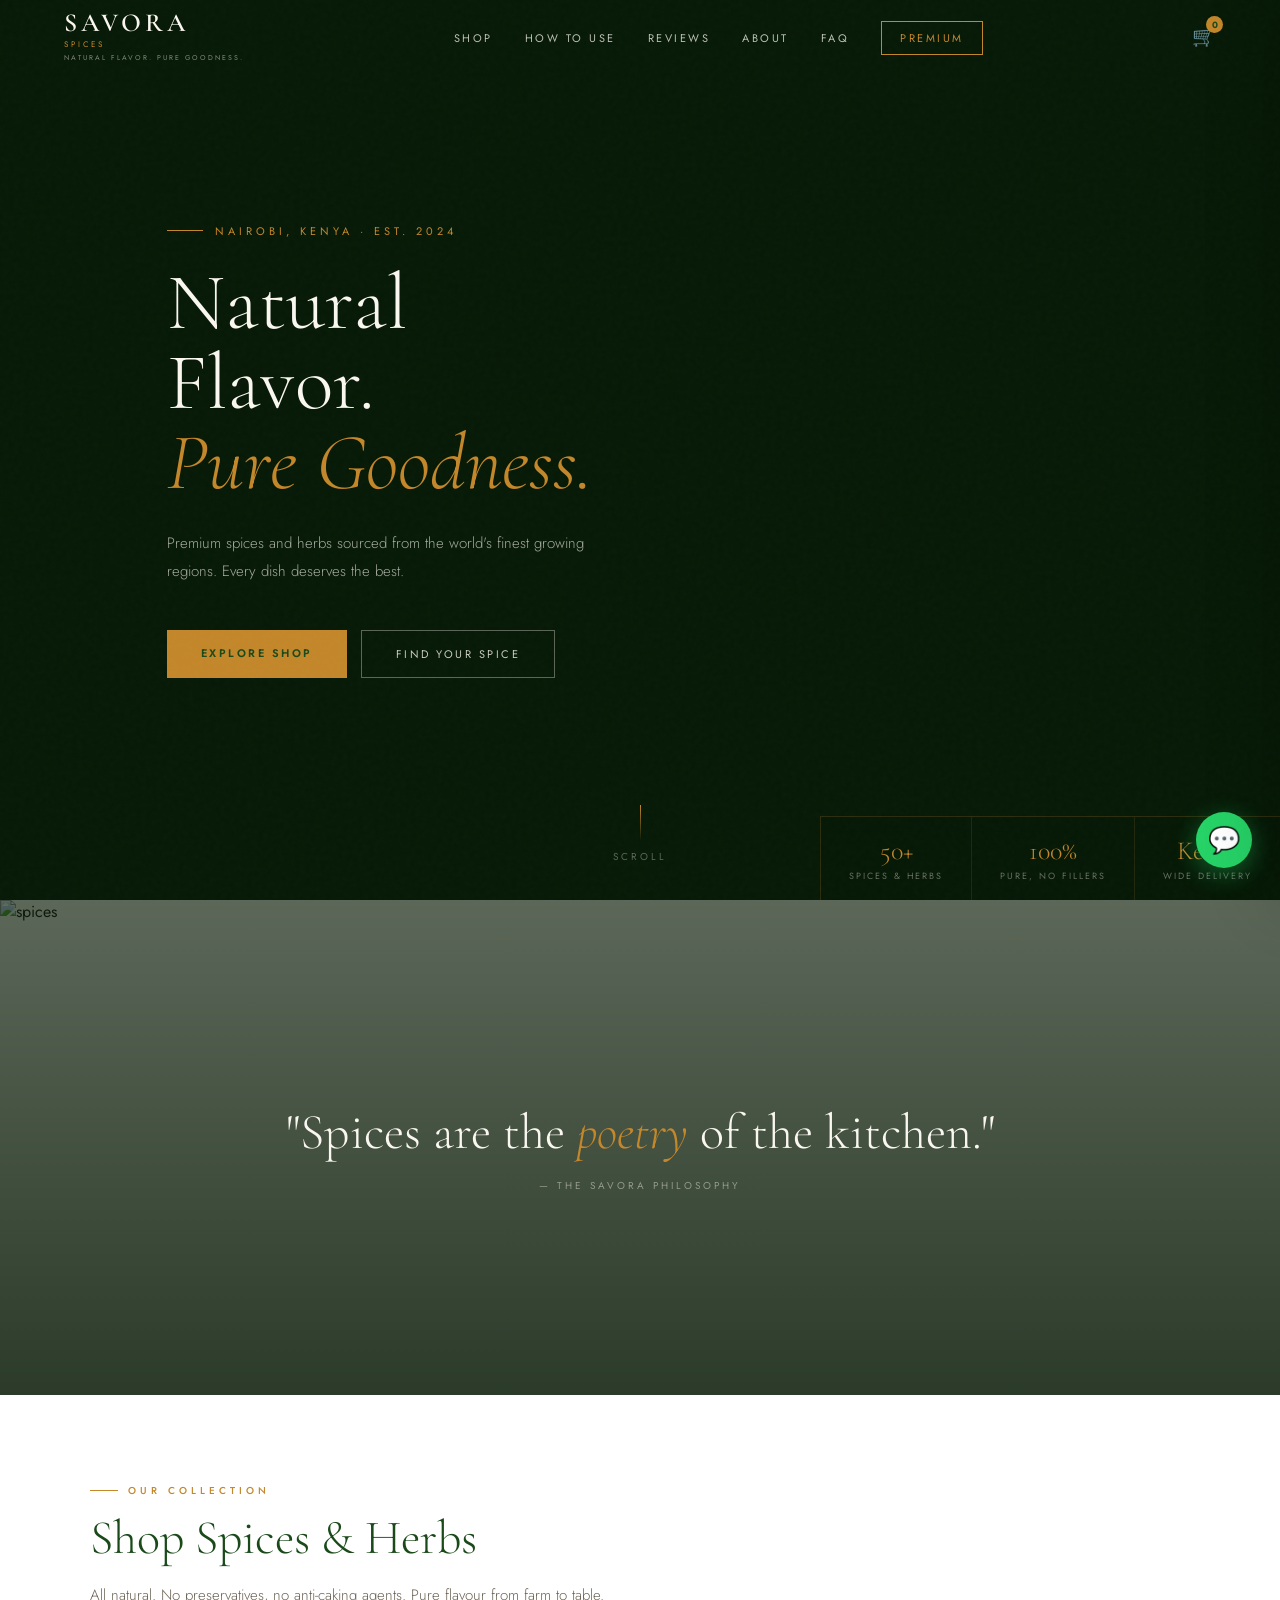
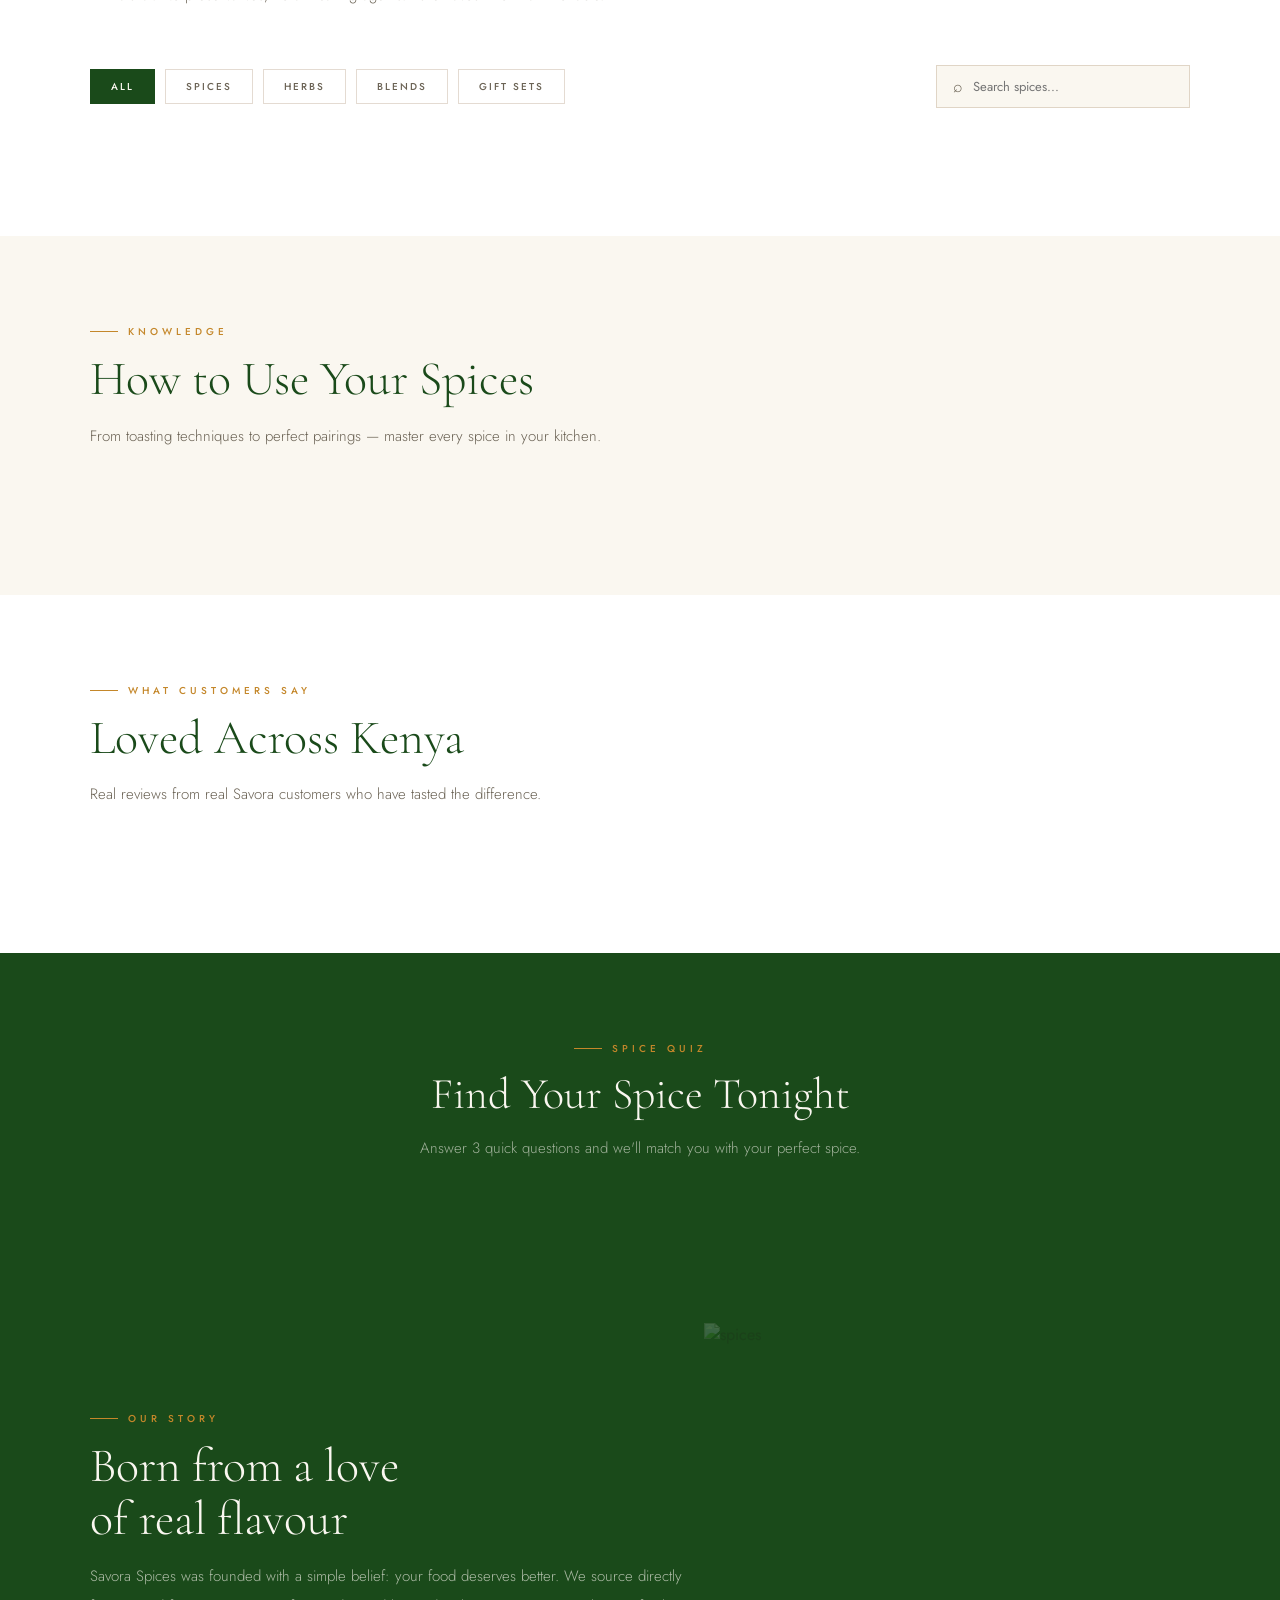
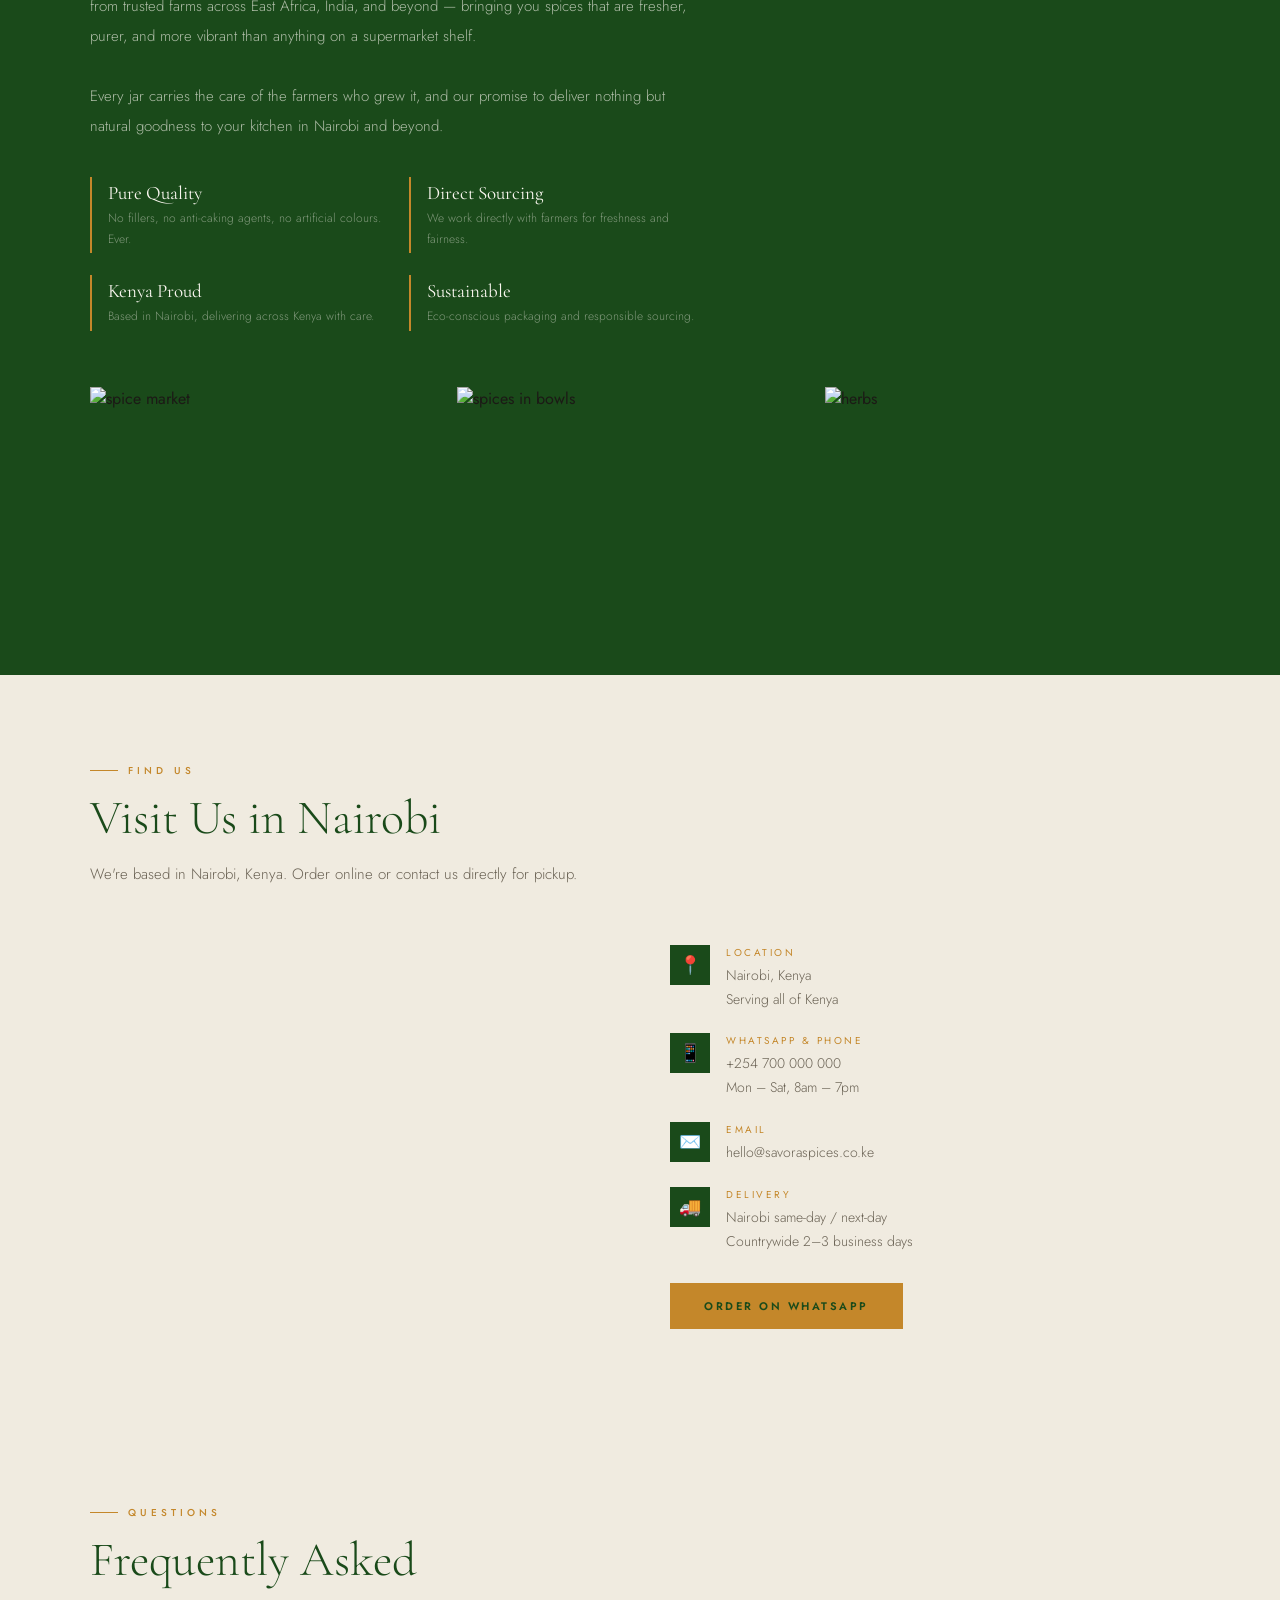
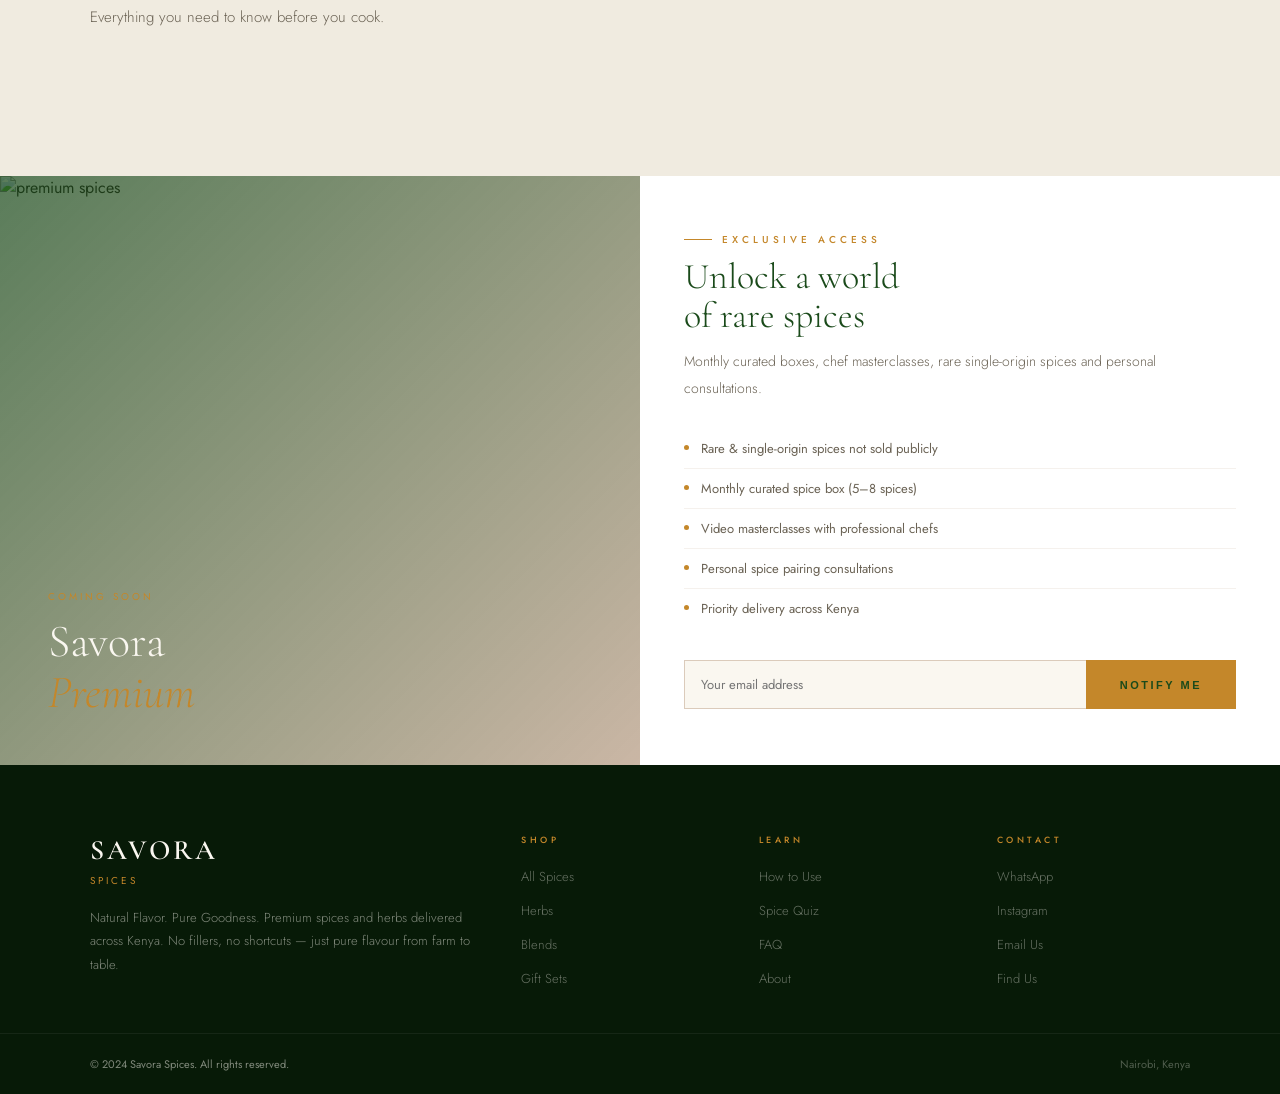
==== in.html @ e2019a01 "Update project files" ====
<!DOCTYPE html>
<html lang="en">
<head>
<meta charset="UTF-8">
<meta name="viewport" content="width=device-width, initial-scale=1.0">
<title>Savora Spices – Natural Flavor. Pure Goodness.</title>
<link href="https://fonts.googleapis.com/css2?family=Cormorant+Garamond:ital,wght@0,300;0,400;0,500;0,600;0,700;1,300;1,400&family=Jost:wght@200;300;400;500;600;700&display=swap" rel="stylesheet">
<script src="https://cdnjs.cloudflare.com/ajax/libs/three.js/r128/three.min.js"></script>
<style>
*{margin:0;padding:0;box-sizing:border-box}
:root{
  --green-dark:#1A4A1A;--green-mid:#2D6A2D;--brown:#7B4A1E;
  --amber:#C4872A;--cream:#FAF7F0;--cream-dark:#F0EBE0;
  --text:#1C1A16;--text-muted:#6B6355;--white:#FFFFFF;
}
html{scroll-behavior:smooth}
body{font-family:'Jost',sans-serif;background:var(--cream);color:var(--text);overflow-x:hidden}
::-webkit-scrollbar{width:4px}::-webkit-scrollbar-track{background:var(--cream-dark)}::-webkit-scrollbar-thumb{background:var(--amber);border-radius:2px}

/* NAV */
nav{position:fixed;top:0;left:0;right:0;z-index:100;padding:0 5%;transition:all 0.4s}
nav.scrolled{background:rgba(26,74,26,0.97);backdrop-filter:blur(12px)}
.nav-inner{display:flex;align-items:center;justify-content:space-between;height:72px}
.nav-logo{display:flex;flex-direction:column;align-items:flex-start;text-decoration:none;gap:2px}
.nav-logo-main{font-family:'Cormorant Garamond',serif;font-size:26px;font-weight:600;color:var(--cream);letter-spacing:4px;line-height:1}
.nav-logo-sub{font-family:'Jost',sans-serif;font-size:8px;letter-spacing:3px;color:var(--amber);text-transform:uppercase;font-weight:400}
.nav-logo-tagline{font-family:'Jost',sans-serif;font-size:7px;letter-spacing:2px;color:rgba(250,247,240,0.5);text-transform:uppercase;margin-top:1px}
.nav-links{display:flex;align-items:center;gap:32px;list-style:none}
.nav-links a{font-size:11px;font-weight:400;letter-spacing:2.5px;text-transform:uppercase;color:rgba(250,247,240,0.75);text-decoration:none;transition:color 0.2s;position:relative}
.nav-links a::after{content:'';position:absolute;bottom:-4px;left:0;right:0;height:1px;background:var(--amber);transform:scaleX(0);transition:transform 0.3s}
.nav-links a:hover{color:var(--cream)}
.nav-links a:hover::after{transform:scaleX(1)}
.nav-cta{border:1px solid var(--amber)!important;color:var(--amber)!important;padding:8px 18px!important}
.nav-cta:hover{background:var(--amber)!important;color:var(--green-dark)!important}
.nav-cta::after{display:none!important}
.nav-right{display:flex;align-items:center;gap:20px}
.nav-cart{cursor:pointer;color:rgba(250,247,240,0.8);font-size:19px;position:relative}
.nav-cart:hover{color:var(--amber)}
.cart-badge{position:absolute;top:-7px;right:-7px;background:var(--amber);color:var(--green-dark);font-size:9px;width:17px;height:17px;border-radius:50%;display:flex;align-items:center;justify-content:center;font-weight:700}
.hamburger{display:none;flex-direction:column;gap:5px;cursor:pointer;padding:4px}
.hamburger span{display:block;width:24px;height:2px;background:var(--cream);transition:all 0.3s}
.hamburger.open span:nth-child(1){transform:translateY(7px) rotate(45deg)}
.hamburger.open span:nth-child(2){opacity:0}
.hamburger.open span:nth-child(3){transform:translateY(-7px) rotate(-45deg)}
.mobile-menu{display:none;position:fixed;inset:0;top:72px;background:rgba(14,42,14,0.98);z-index:99;flex-direction:column;align-items:center;justify-content:center;gap:36px}
.mobile-menu.open{display:flex}
.mobile-menu a{font-family:'Cormorant Garamond',serif;font-size:36px;color:var(--cream);text-decoration:none;font-weight:300;letter-spacing:2px}
.mobile-menu a:hover{color:var(--amber)}

/* HERO */
.hero{position:relative;height:100vh;min-height:650px;display:flex;align-items:center;overflow:hidden;background:#071a07}
#threeCanvas{position:absolute;inset:0;width:100%;height:100%}
.hero-overlay{position:absolute;inset:0;background:linear-gradient(110deg,rgba(7,26,7,0.88) 0%,rgba(7,26,7,0.5) 50%,rgba(7,26,7,0.2) 100%)}
.hero-content{position:relative;z-index:10;padding:0 7%;max-width:660px}
.hero-eyebrow{display:flex;align-items:center;gap:12px;margin-bottom:24px;opacity:0;animation:slideUp 1s ease 0.2s forwards}
.hero-line{width:36px;height:1px;background:var(--amber)}
.hero-eyebrow span{font-size:11px;letter-spacing:4px;text-transform:uppercase;color:var(--amber)}
.hero h1{font-family:'Cormorant Garamond',serif;font-size:80px;line-height:1.0;font-weight:300;color:var(--cream);margin-bottom:26px;opacity:0;animation:slideUp 1s ease 0.4s forwards}
.hero h1 em{font-style:italic;color:var(--amber)}
.hero-sub{font-size:15px;line-height:1.9;color:rgba(250,247,240,0.65);font-weight:300;margin-bottom:44px;max-width:460px;opacity:0;animation:slideUp 1s ease 0.6s forwards}
.hero-actions{display:flex;gap:14px;flex-wrap:wrap;opacity:0;animation:slideUp 1s ease 0.8s forwards}
@keyframes slideUp{from{opacity:0;transform:translateY(28px)}to{opacity:1;transform:translateY(0)}}
.btn-amber{background:var(--amber);color:var(--green-dark);padding:15px 34px;font-size:11px;letter-spacing:2.5px;text-transform:uppercase;font-weight:600;border:none;cursor:pointer;text-decoration:none;transition:all 0.25s;display:inline-block}
.btn-amber:hover{background:#d4972a;transform:translateY(-1px)}
.btn-ghost{border:1px solid rgba(250,247,240,0.35);color:rgba(250,247,240,0.8);padding:15px 34px;font-size:11px;letter-spacing:2.5px;text-transform:uppercase;font-weight:400;background:transparent;cursor:pointer;text-decoration:none;transition:all 0.25s;display:inline-block}
.btn-ghost:hover{border-color:var(--cream);color:var(--cream)}
.hero-scroll{position:absolute;bottom:36px;left:50%;transform:translateX(-50%);display:flex;flex-direction:column;align-items:center;gap:8px;color:rgba(250,247,240,0.35);font-size:10px;letter-spacing:3px;text-transform:uppercase;z-index:10}
.scroll-line{width:1px;height:36px;background:linear-gradient(to bottom,var(--amber),transparent);animation:scrollPulse 2s ease infinite}
@keyframes scrollPulse{0%,100%{opacity:0.3}50%{opacity:1}}
.hero-stats{position:absolute;bottom:0;right:0;display:flex;background:rgba(7,26,7,0.92);border-top:1px solid rgba(196,135,42,0.2);border-left:1px solid rgba(196,135,42,0.2);z-index:10}
.hero-stat{padding:18px 28px;border-right:1px solid rgba(196,135,42,0.15);text-align:center}
.hero-stat:last-child{border-right:none}
.hero-stat-num{font-family:'Cormorant Garamond',serif;font-size:26px;color:var(--amber);font-weight:300}
.hero-stat-label{font-size:9px;letter-spacing:2px;text-transform:uppercase;color:rgba(250,247,240,0.4);margin-top:3px}

/* QUOTE BG */
.quote-section{position:relative;height:55vh;overflow:hidden;display:flex;align-items:center;justify-content:center}
.quote-bg{position:absolute;inset:0;width:100%;height:100%;object-fit:cover}
.quote-overlay{position:absolute;inset:0;background:linear-gradient(to bottom,rgba(7,26,7,0.65),rgba(7,26,7,0.85))}
.quote-content{position:relative;z-index:2;text-align:center;color:var(--cream);padding:0 5%}
.quote-text{font-family:'Cormorant Garamond',serif;font-size:50px;font-weight:300;line-height:1.2;margin-bottom:16px}
.quote-text em{font-style:italic;color:var(--amber)}
.quote-attr{font-size:10px;letter-spacing:3px;text-transform:uppercase;color:rgba(250,247,240,0.45)}

/* SECTIONS */
section{padding:88px 7%}
.section-label{display:flex;align-items:center;gap:10px;margin-bottom:14px}
.section-label-line{width:28px;height:1px;background:var(--amber)}
.section-label span{font-size:10px;letter-spacing:4px;text-transform:uppercase;color:var(--amber);font-weight:500}
.section-title{font-family:'Cormorant Garamond',serif;font-size:48px;font-weight:300;color:var(--green-dark);line-height:1.1;margin-bottom:16px}
.section-sub{font-size:15px;color:var(--text-muted);line-height:1.9;max-width:520px;font-weight:300}
.section-header{margin-bottom:56px}

/* SHOP */
.shop{background:var(--white)}
.shop-controls{display:flex;gap:10px;flex-wrap:wrap;margin-bottom:40px;align-items:center}
.filter-btn{padding:9px 20px;font-size:10px;letter-spacing:2px;text-transform:uppercase;font-weight:500;border:1px solid rgba(123,74,30,0.2);background:transparent;color:var(--text-muted);cursor:pointer;transition:all 0.22s;font-family:'Jost',sans-serif}
.filter-btn.active,.filter-btn:hover{background:var(--green-dark);color:var(--cream);border-color:var(--green-dark)}
.search-wrap{margin-left:auto;display:flex;align-items:center;gap:10px;border:1px solid rgba(123,74,30,0.2);padding:9px 16px;background:var(--cream)}
.search-wrap input{border:none;outline:none;font-family:'Jost',sans-serif;font-size:13px;color:var(--text);background:transparent;width:200px}
.products-grid{display:grid;grid-template-columns:repeat(auto-fill,minmax(255px,1fr));gap:1px;background:rgba(123,74,30,0.1)}
.product-card{background:var(--white);cursor:pointer;transition:all 0.3s;position:relative;overflow:hidden}
.product-card:hover{background:var(--cream)}
.product-card:hover .product-img-real{transform:scale(1.06)}
.product-img-wrap{height:240px;overflow:hidden;position:relative}
.product-img-real{width:100%;height:100%;object-fit:cover;transition:transform 0.5s ease}
.product-badge{position:absolute;top:14px;left:0;background:var(--amber);color:var(--green-dark);font-size:9px;letter-spacing:2px;text-transform:uppercase;padding:5px 12px;font-weight:600}
.product-info{padding:22px}
.product-origin{font-size:9px;letter-spacing:3px;text-transform:uppercase;color:var(--amber);margin-bottom:5px}
.product-name{font-family:'Cormorant Garamond',serif;font-size:22px;color:var(--green-dark);margin-bottom:6px}
.product-desc{font-size:12px;color:var(--text-muted);line-height:1.75;margin-bottom:14px;font-weight:300}
.product-meta{display:flex;gap:6px;flex-wrap:wrap;margin-bottom:16px}
.product-tag{font-size:9px;padding:3px 9px;border:1px solid rgba(45,106,45,0.25);color:var(--green-mid);letter-spacing:0.5px;text-transform:uppercase}
.product-footer{display:flex;align-items:center;justify-content:space-between;padding-top:14px;border-top:1px solid rgba(123,74,30,0.08)}
.product-price{font-family:'Cormorant Garamond',serif;font-size:24px;color:var(--brown)}
.product-price span{font-size:11px;color:var(--text-muted);font-family:'Jost',sans-serif;font-weight:300}
.add-btn{background:var(--green-dark);color:var(--cream);border:none;padding:9px 18px;font-size:10px;letter-spacing:2px;text-transform:uppercase;cursor:pointer;font-family:'Jost',sans-serif;font-weight:500;transition:background 0.2s}
.add-btn:hover{background:var(--green-mid)}

/* MODAL */
.modal-overlay{display:none;position:fixed;inset:0;background:rgba(0,0,0,0.72);z-index:200;align-items:center;justify-content:center;padding:20px;backdrop-filter:blur(5px)}
.modal-overlay.open{display:flex}
.modal{background:var(--white);max-width:800px;width:100%;max-height:92vh;overflow-y:auto;position:relative}
.modal-close{position:absolute;top:16px;right:16px;background:none;border:none;font-size:22px;cursor:pointer;color:var(--text-muted);z-index:10}
.modal-grid{display:grid;grid-template-columns:1fr 1fr}
.modal-img-wrap{min-height:380px;overflow:hidden}
.modal-img-wrap img{width:100%;height:100%;object-fit:cover}
.modal-details{padding:36px 30px;overflow-y:auto;max-height:92vh}
.modal-origin{font-size:9px;letter-spacing:3px;text-transform:uppercase;color:var(--amber);margin-bottom:8px}
.modal-name{font-family:'Cormorant Garamond',serif;font-size:32px;font-weight:300;color:var(--green-dark);margin-bottom:12px;line-height:1.1}
.modal-desc{font-size:13px;color:var(--text-muted);line-height:1.85;margin-bottom:20px;font-weight:300}
.modal-attr{display:flex;justify-content:space-between;padding:9px 0;border-bottom:1px solid rgba(123,74,30,0.08);font-size:12px}
.modal-attr-label{color:var(--text-muted);font-weight:300}
.modal-attr-value{color:var(--green-dark);font-weight:500;text-align:right;max-width:55%}
.size-label{font-size:9px;letter-spacing:2px;text-transform:uppercase;color:var(--text-muted);margin:18px 0 10px}
.size-options{display:flex;gap:8px;margin-bottom:20px;flex-wrap:wrap}
.size-btn{padding:8px 16px;border:1px solid rgba(123,74,30,0.2);background:transparent;font-size:11px;cursor:pointer;font-family:'Jost',sans-serif;transition:all 0.2s;color:var(--text-muted)}
.size-btn.active{border-color:var(--green-dark);color:var(--green-dark);background:rgba(26,74,26,0.05);font-weight:500}
.modal-price{font-family:'Cormorant Garamond',serif;font-size:30px;color:var(--brown);margin-bottom:16px}
.modal-add{width:100%;background:var(--green-dark);color:var(--cream);border:none;padding:14px;font-size:11px;letter-spacing:2.5px;text-transform:uppercase;cursor:pointer;font-family:'Jost',sans-serif;font-weight:500;transition:background 0.2s;margin-bottom:10px}
.modal-add:hover{background:var(--green-mid)}
.modal-guide-link{display:block;text-align:center;font-size:11px;color:var(--green-mid);letter-spacing:1.5px;text-transform:uppercase;text-decoration:none;padding:8px}

/* HOW TO USE */
.howto{background:var(--cream)}
.howto-grid{display:grid;grid-template-columns:260px 1fr;gap:0}
.howto-sidebar{border-right:1px solid rgba(123,74,30,0.12);padding-right:36px;position:sticky;top:100px;align-self:start}
.howto-nav-item{display:flex;align-items:center;gap:14px;padding:16px 0;border-bottom:1px solid rgba(123,74,30,0.08);cursor:pointer;transition:all 0.2s}
.hwn-num{font-family:'Cormorant Garamond',serif;font-size:22px;color:rgba(123,74,30,0.2);min-width:28px;transition:color 0.2s}
.howto-nav-item.active .hwn-num{color:var(--amber)}
.hwn-label{font-size:13px;color:var(--text-muted);font-weight:300;transition:color 0.2s}
.howto-nav-item.active .hwn-label,.howto-nav-item:hover .hwn-label{color:var(--green-dark)}
.howto-body{padding-left:56px}
.how-article{display:none}
.how-article.active{display:block;animation:fadeSlide 0.4s ease}
@keyframes fadeSlide{from{opacity:0;transform:translateX(18px)}to{opacity:1;transform:translateX(0)}}
.how-hero-img{width:100%;height:260px;object-fit:cover;margin-bottom:28px}
.how-sub{font-size:9px;letter-spacing:4px;text-transform:uppercase;color:var(--amber);margin-bottom:10px}
.how-title{font-family:'Cormorant Garamond',serif;font-size:40px;font-weight:300;color:var(--green-dark);margin-bottom:18px;line-height:1.1}
.how-body{font-size:14px;color:var(--text-muted);line-height:2;font-weight:300;margin-bottom:28px}
.recipe-grid{display:grid;grid-template-columns:1fr 1fr;gap:14px;margin-bottom:28px}
.recipe-card{position:relative;overflow:hidden;cursor:pointer}
.recipe-img{width:100%;height:140px;object-fit:cover;transition:transform 0.4s}
.recipe-card:hover .recipe-img{transform:scale(1.05)}
.recipe-overlay{position:absolute;inset:0;background:linear-gradient(to top,rgba(7,26,7,0.85),transparent);display:flex;flex-direction:column;justify-content:flex-end;padding:14px}
.recipe-name{font-family:'Cormorant Garamond',serif;font-size:17px;color:var(--cream);margin-bottom:2px}
.recipe-time{font-size:10px;color:rgba(250,247,240,0.55);letter-spacing:1.5px;text-transform:uppercase}
.pairing-row{display:flex;gap:8px;flex-wrap:wrap}
.pairing-chip{border:1px solid rgba(26,74,26,0.2);color:var(--green-dark);padding:8px 14px;font-size:11px;background:rgba(26,74,26,0.04)}

/* REVIEWS */
.reviews{background:var(--white)}
.reviews-grid{display:grid;grid-template-columns:repeat(auto-fill,minmax(280px,1fr));gap:24px}
.review-card{background:var(--cream);padding:28px;border:1px solid rgba(123,74,30,0.08);transition:transform 0.25s}
.review-card:hover{transform:translateY(-3px)}
.review-stars{display:flex;gap:3px;margin-bottom:12px}
.star{color:var(--amber);font-size:14px}
.star.empty{color:rgba(123,74,30,0.2)}
.review-text{font-size:14px;color:var(--text-muted);line-height:1.85;font-weight:300;margin-bottom:16px;font-style:italic}
.review-text::before{content:'"';font-family:'Cormorant Garamond',serif;font-size:32px;color:var(--amber);line-height:0;vertical-align:-10px;margin-right:4px}
.reviewer{display:flex;align-items:center;gap:12px}
.reviewer-avatar{width:38px;height:38px;border-radius:50%;background:var(--green-dark);display:flex;align-items:center;justify-content:center;font-family:'Cormorant Garamond',serif;font-size:17px;color:var(--cream);font-weight:400;flex-shrink:0}
.reviewer-name{font-size:13px;color:var(--green-dark);font-weight:500}
.reviewer-location{font-size:11px;color:var(--text-muted);font-weight:300}

/* SPICE QUIZ */
.quiz-section{background:var(--green-dark);padding:88px 7%}
.quiz-wrap{max-width:680px;margin:0 auto;text-align:center}
.quiz-wrap .section-label{justify-content:center}
.quiz-wrap .section-title{color:var(--cream);font-size:44px}
.quiz-wrap .section-sub{color:rgba(250,247,240,0.6);margin:0 auto 44px;text-align:center}
.quiz-step{display:none}
.quiz-step.active{display:block;animation:fadeSlide 0.4s ease}
.quiz-q{font-family:'Cormorant Garamond',serif;font-size:30px;color:var(--cream);margin-bottom:28px;font-weight:300;line-height:1.3}
.quiz-options{display:grid;grid-template-columns:1fr 1fr;gap:12px;margin-bottom:28px}
.quiz-opt{background:rgba(250,247,240,0.06);border:1px solid rgba(250,247,240,0.15);color:rgba(250,247,240,0.8);padding:16px 20px;font-size:13px;cursor:pointer;transition:all 0.22s;font-family:'Jost',sans-serif;text-align:left;letter-spacing:0.3px}
.quiz-opt:hover,.quiz-opt.selected{background:rgba(196,135,42,0.2);border-color:var(--amber);color:var(--cream)}
.quiz-progress{display:flex;gap:6px;justify-content:center;margin-bottom:32px}
.quiz-dot{width:6px;height:6px;border-radius:50%;background:rgba(250,247,240,0.2);transition:background 0.3s}
.quiz-dot.active{background:var(--amber)}
.quiz-result{background:rgba(250,247,240,0.06);border:1px solid rgba(196,135,42,0.3);padding:36px;text-align:center}
.quiz-result-emoji{font-size:52px;margin-bottom:16px}
.quiz-result-spice{font-family:'Cormorant Garamond',serif;font-size:40px;color:var(--amber);margin-bottom:8px}
.quiz-result-desc{font-size:14px;color:rgba(250,247,240,0.65);line-height:1.9;font-weight:300;margin-bottom:24px}
.quiz-restart{background:none;border:1px solid rgba(250,247,240,0.3);color:rgba(250,247,240,0.6);padding:10px 24px;font-size:11px;letter-spacing:2px;text-transform:uppercase;cursor:pointer;font-family:'Jost',sans-serif;transition:all 0.2s}
.quiz-restart:hover{border-color:var(--cream);color:var(--cream)}

/* ABOUT */
.about-section{background:var(--green-dark);position:relative;overflow:hidden;padding:88px 7%}
.about-bg{position:absolute;right:0;top:0;bottom:0;width:45%;object-fit:cover;opacity:0.18}
.about-content{position:relative;z-index:2;max-width:56%}
.about .section-label span,.about-section .section-label span{color:var(--amber)}
.about-section .section-title{color:var(--cream)}
.about-body{font-size:15px;line-height:2;color:rgba(250,247,240,0.65);font-weight:300;margin-bottom:36px}
.about-values{display:grid;grid-template-columns:1fr 1fr;gap:22px}
.about-value{border-left:2px solid var(--amber);padding:4px 0 4px 16px}
.about-value-title{font-family:'Cormorant Garamond',serif;font-size:19px;color:var(--cream);margin-bottom:4px}
.about-value-desc{font-size:12px;color:rgba(250,247,240,0.45);line-height:1.7;font-weight:300}
.about-img-strip{display:grid;grid-template-columns:1fr 1fr 1fr;gap:2px;margin-top:56px}
.about-strip-img{height:200px;object-fit:cover;width:100%}

/* MAP */
.map-section{background:var(--cream-dark);padding:88px 7%}
.map-grid{display:grid;grid-template-columns:1fr 1fr;gap:60px;align-items:center}
.map-iframe{width:100%;height:380px;border:0;filter:grayscale(20%)}
.map-info{display:flex;flex-direction:column;gap:22px}
.map-info-item{display:flex;gap:16px;align-items:flex-start}
.map-icon{width:40px;height:40px;background:var(--green-dark);display:flex;align-items:center;justify-content:center;font-size:18px;flex-shrink:0}
.map-info-label{font-size:10px;letter-spacing:2.5px;text-transform:uppercase;color:var(--amber);margin-bottom:4px}
.map-info-text{font-size:14px;color:var(--text-muted);font-weight:300;line-height:1.7}

/* FAQ */
.faq-section{background:var(--cream-dark)}
.faq-list{max-width:760px}
.faq-item{border-bottom:1px solid rgba(123,74,30,0.12)}
.faq-q{width:100%;background:none;border:none;text-align:left;padding:22px 0;display:flex;justify-content:space-between;align-items:center;cursor:pointer;font-family:'Jost',sans-serif;font-size:15px;color:var(--text);gap:20px}
.faq-q:hover{color:var(--green-dark)}
.faq-icon{font-size:20px;color:var(--amber);flex-shrink:0;transition:transform 0.35s}
.faq-item.open .faq-icon{transform:rotate(45deg)}
.faq-a{max-height:0;overflow:hidden;transition:max-height 0.4s ease}
.faq-item.open .faq-a{max-height:300px}
.faq-a p{font-size:14px;color:var(--text-muted);line-height:1.9;font-weight:300;padding-bottom:20px}

/* PREMIUM */
.premium-section{background:var(--white);padding:0}
.premium-inner{display:grid;grid-template-columns:1fr 1fr;min-height:580px}
.premium-img-side{position:relative;overflow:hidden}
.premium-img-side img{width:100%;height:100%;object-fit:cover}
.premium-img-overlay{position:absolute;inset:0;background:linear-gradient(135deg,rgba(26,74,26,0.72),rgba(123,74,30,0.4))}
.premium-img-text{position:absolute;inset:0;display:flex;flex-direction:column;justify-content:flex-end;padding:48px;color:var(--cream)}
.premium-tag{font-size:10px;letter-spacing:3px;text-transform:uppercase;color:var(--amber);margin-bottom:12px}
.premium-img-title{font-family:'Cormorant Garamond',serif;font-size:46px;font-weight:300;line-height:1.1}
.premium-form-side{padding:56px 44px;display:flex;flex-direction:column;justify-content:center}
.premium-form-side .section-title{font-size:36px;margin-bottom:12px}
.premium-desc{font-size:14px;color:var(--text-muted);line-height:1.9;font-weight:300;margin-bottom:28px}
.premium-features{margin-bottom:32px}
.pf-item{display:flex;align-items:flex-start;gap:12px;padding:10px 0;border-bottom:1px solid rgba(123,74,30,0.08);font-size:13px;color:var(--text-muted)}
.pf-item:last-child{border:none}
.pf-dot{width:5px;height:5px;border-radius:50%;background:var(--amber);flex-shrink:0;margin-top:6px}
.notify-form{display:flex}
.notify-form input{flex:1;padding:14px 16px;border:1px solid rgba(123,74,30,0.25);border-right:none;font-family:'Jost',sans-serif;font-size:13px;color:var(--text);background:var(--cream);outline:none}
.notify-form input:focus{border-color:var(--green-mid)}

/* FOOTER */
footer{background:#071a07;color:rgba(250,247,240,0.5);padding:0}
.footer-top{display:grid;grid-template-columns:2fr 1fr 1fr 1fr;gap:44px;padding:68px 7% 44px}
.footer-brand-name{font-family:'Cormorant Garamond',serif;font-size:28px;font-weight:600;color:var(--cream);letter-spacing:3px;margin-bottom:6px}
.footer-tagline{font-size:10px;letter-spacing:3px;text-transform:uppercase;color:var(--amber);margin-bottom:18px}
.footer-about-text{font-size:13px;line-height:1.8;font-weight:300}
.footer-col-title{font-size:9px;letter-spacing:3.5px;text-transform:uppercase;color:var(--amber);margin-bottom:18px;font-weight:500}
.footer-links{list-style:none;display:flex;flex-direction:column;gap:11px}
.footer-links a{font-size:13px;color:rgba(250,247,240,0.4);text-decoration:none;transition:color 0.2s;font-weight:300}
.footer-links a:hover{color:var(--cream)}
.footer-bottom{border-top:1px solid rgba(250,247,240,0.06);padding:22px 7%;display:flex;justify-content:space-between;align-items:center}
.footer-copy{font-size:11px}
.footer-right{font-size:11px;color:rgba(250,247,240,0.3)}

/* FLOATING BUTTONS */
.whatsapp-btn{position:fixed;bottom:32px;right:28px;width:56px;height:56px;background:#25D366;border-radius:50%;display:flex;align-items:center;justify-content:center;font-size:26px;cursor:pointer;box-shadow:0 6px 24px rgba(37,211,102,0.4);z-index:150;transition:all 0.25s;text-decoration:none}
.whatsapp-btn:hover{transform:scale(1.08);box-shadow:0 8px 32px rgba(37,211,102,0.55)}
.whatsapp-tooltip{position:absolute;right:68px;background:var(--green-dark);color:var(--cream);padding:8px 14px;font-size:12px;white-space:nowrap;border-radius:2px;opacity:0;pointer-events:none;transition:opacity 0.2s}
.whatsapp-btn:hover .whatsapp-tooltip{opacity:1}
.back-top{position:fixed;bottom:100px;right:28px;width:44px;height:44px;background:var(--green-dark);border:1px solid rgba(196,135,42,0.3);display:flex;align-items:center;justify-content:center;cursor:pointer;z-index:150;opacity:0;transform:translateY(10px);transition:all 0.3s;color:var(--cream);font-size:16px}
.back-top.visible{opacity:1;transform:translateY(0)}
.back-top:hover{background:var(--green-mid)}

/* CART SIDEBAR */
.cart-sidebar{position:fixed;right:0;top:0;bottom:0;width:375px;background:var(--white);z-index:250;box-shadow:-12px 0 60px rgba(0,0,0,0.18);transform:translateX(100%);transition:transform 0.38s cubic-bezier(0.4,0,0.2,1);display:flex;flex-direction:column}
.cart-sidebar.open{transform:translateX(0)}
.cart-header{padding:24px 26px;border-bottom:1px solid rgba(123,74,30,0.1);display:flex;justify-content:space-between;align-items:center}
.cart-title{font-family:'Cormorant Garamond',serif;font-size:26px;color:var(--green-dark);font-weight:300}
.cart-close-btn{background:none;border:none;font-size:20px;cursor:pointer;color:var(--text-muted)}
.cart-items{flex:1;overflow-y:auto;padding:18px 26px}
.cart-empty{text-align:center;padding:60px 0;color:var(--text-muted);font-size:14px;font-weight:300;line-height:2}
.cart-item{display:flex;gap:14px;padding:15px 0;border-bottom:1px solid rgba(123,74,30,0.07)}
.cart-item-img{width:54px;height:54px;object-fit:cover;flex-shrink:0}
.cart-item-details{flex:1}
.cart-item-name{font-size:14px;color:var(--green-dark);font-weight:500;margin-bottom:2px}
.cart-item-size{font-size:11px;color:var(--text-muted);margin-bottom:5px;font-weight:300}
.cart-item-price{font-family:'Cormorant Garamond',serif;font-size:19px;color:var(--brown)}
.cart-item-remove{background:none;border:none;color:var(--text-muted);cursor:pointer;font-size:15px;align-self:flex-start;margin-top:2px}
.cart-footer{padding:22px 26px;border-top:1px solid rgba(123,74,30,0.1)}
.cart-total{display:flex;justify-content:space-between;align-items:baseline;margin-bottom:18px}
.cart-total-label{font-size:10px;letter-spacing:2.5px;text-transform:uppercase;color:var(--text-muted)}
.cart-total-amount{font-family:'Cormorant Garamond',serif;font-size:30px;color:var(--green-dark)}
.checkout-btn{width:100%;background:var(--green-dark);color:var(--cream);border:none;padding:15px;font-size:11px;letter-spacing:2.5px;text-transform:uppercase;cursor:pointer;font-family:'Jost',sans-serif;font-weight:500}
.checkout-btn:hover{background:var(--green-mid)}

/* TOAST */
.toast{position:fixed;bottom:32px;left:50%;transform:translateX(-50%) translateY(80px);background:var(--green-dark);color:var(--cream);padding:14px 26px;font-size:13px;z-index:400;opacity:0;transition:all 0.4s;pointer-events:none;white-space:nowrap;border-left:3px solid var(--amber)}
.toast.show{transform:translateX(-50%) translateY(0);opacity:1}
.grain{position:fixed;inset:0;pointer-events:none;z-index:500;opacity:0.022;background-image:url("data:image/svg+xml,%3Csvg viewBox='0 0 200 200' xmlns='http://www.w3.org/2000/svg'%3E%3Cfilter id='n'%3E%3CfeTurbulence type='fractalNoise' baseFrequency='0.85' numOctaves='4' stitchTiles='stitch'/%3E%3C/filter%3E%3Crect width='100%25' height='100%25' filter='url(%23n)'/%3E%3C/svg%3E")}

/* RESPONSIVE */
@media(max-width:900px){
  .hero h1{font-size:50px}
  .nav-links{display:none}
  .hamburger{display:flex}
  .about-content{max-width:100%}
  .about-bg{opacity:0.07}
  .premium-inner,.modal-grid,.howto-grid,.map-grid,.footer-top{grid-template-columns:1fr}
  .howto-sidebar{position:static;padding-right:0;padding-bottom:28px;border-right:none;border-bottom:1px solid rgba(123,74,30,0.12)}
  .howto-body{padding-left:0;padding-top:36px}
  .recipe-grid{grid-template-columns:1fr}
  .quiz-options{grid-template-columns:1fr}
  .hero-stats{position:static}
  .nav-logo-main{font-size:20px}
}
</style>
</head>
<body>
<div class="grain"></div>

<!-- NAV with NEW LOGO DESIGN -->
<nav id="navbar">
  <div class="nav-inner">
    <a href="#" class="nav-logo">
      <span class="nav-logo-main">SAVORA</span>
      <span class="nav-logo-sub">SPICES</span>
      <span class="nav-logo-tagline">Natural Flavor. Pure Goodness.</span>
    </a>
    <ul class="nav-links">
      <li><a href="#shop">Shop</a></li>
      <li><a href="#howto">How to Use</a></li>
      <li><a href="#reviews">Reviews</a></li>
      <li><a href="#about">About</a></li>
      <li><a href="#faq">FAQ</a></li>
      <li><a href="#premium" class="nav-cta">Premium</a></li>
    </ul>
    <div class="nav-right">
      <div class="nav-cart" onclick="toggleCart()">🛒<span class="cart-badge" id="cartBadge">0</span></div>
      <div class="hamburger" id="hamburger" onclick="toggleMenu()"><span></span><span></span><span></span></div>
    </div>
  </div>
</nav>

<!-- MOBILE MENU -->
<div class="mobile-menu" id="mobileMenu">
  <a href="#shop" onclick="toggleMenu()">Shop</a>
  <a href="#howto" onclick="toggleMenu()">How to Use</a>
  <a href="#reviews" onclick="toggleMenu()">Reviews</a>
  <a href="#about" onclick="toggleMenu()">About</a>
  <a href="#faq" onclick="toggleMenu()">FAQ</a>
  <a href="#premium" onclick="toggleMenu()" style="color:var(--amber)">Premium</a>
</div>

<!-- HERO - THREE.JS 3D JARS -->
<section class="hero">
  <canvas id="threeCanvas"></canvas>
  <div class="hero-overlay"></div>
  <div class="hero-content">
    <div class="hero-eyebrow"><div class="hero-line"></div><span>Nairobi, Kenya · Est. 2024</span></div>
    <h1>Natural<br>Flavor.<br><em>Pure Goodness.</em></h1>
    <p class="hero-sub">Premium spices and herbs sourced from the world's finest growing regions. Every dish deserves the best.</p>
    <div class="hero-actions">
      <a href="#shop" class="btn-amber">Explore Shop</a>
      <a href="#quiz" class="btn-ghost">Find Your Spice</a>
    </div>
  </div>
  <div class="hero-scroll"><div class="scroll-line"></div><span>Scroll</span></div>
  <div class="hero-stats">
    <div class="hero-stat"><div class="hero-stat-num">50+</div><div class="hero-stat-label">Spices & Herbs</div></div>
    <div class="hero-stat"><div class="hero-stat-num">100%</div><div class="hero-stat-label">Pure, No Fillers</div></div>
    <div class="hero-stat"><div class="hero-stat-num">Kenya</div><div class="hero-stat-label">Wide Delivery</div></div>
  </div>
</section>

<!-- QUOTE SECTION -->
<div class="quote-section">
  <img class="quote-bg" src="https://images.unsplash.com/photo-1596040033229-a9821ebd058d?w=1600&auto=format&fit=crop&q=80" alt="spices">
  <div class="quote-overlay"></div>
  <div class="quote-content">
    <div class="quote-text">"Spices are the <em>poetry</em> of the kitchen."</div>
    <div class="quote-attr">— The Savora Philosophy</div>
  </div>
</div>

<!-- SHOP -->
<section class="shop" id="shop">
  <div class="section-header">
    <div class="section-label"><div class="section-label-line"></div><span>Our Collection</span></div>
    <h2 class="section-title">Shop Spices & Herbs</h2>
    <p class="section-sub">All natural. No preservatives, no anti-caking agents. Pure flavour from farm to table.</p>
  </div>
  <div class="shop-controls">
    <button class="filter-btn active" onclick="filterProducts('all',this)">All</button>
    <button class="filter-btn" onclick="filterProducts('spice',this)">Spices</button>
    <button class="filter-btn" onclick="filterProducts('herb',this)">Herbs</button>
    <button class="filter-btn" onclick="filterProducts('blend',this)">Blends</button>
    <button class="filter-btn" onclick="filterProducts('gift',this)">Gift Sets</button>
    <div class="search-wrap">
      <span style="color:var(--text-muted)">⌕</span>
      <input type="text" placeholder="Search spices..." id="searchInput" oninput="searchProducts()">
    </div>
  </div>
  <div class="products-grid" id="productsGrid"></div>
</section>

<!-- MODAL -->
<div class="modal-overlay" id="modalOverlay" onclick="closeModal(event)">
  <div class="modal"><button class="modal-close" onclick="closeModalDirect()">✕</button>
    <div class="modal-grid">
      <div class="modal-img-wrap"><img id="modalImg" src="" alt=""></div>
      <div class="modal-details">
        <p class="modal-origin" id="modalOrigin"></p>
        <h2 class="modal-name" id="modalName"></h2>
        <p class="modal-desc" id="modalDesc"></p>
        <div id="modalAttrs"></div>
        <p class="size-label">Select Size</p>
        <div class="size-options" id="sizeOptions"></div>
        <p class="modal-price" id="modalPrice"></p>
        <button class="modal-add" id="modalAddBtn">Add to Cart</button>
        <a href="#howto" class="modal-guide-link" onclick="closeModalDirect()">View Usage Guide →</a>
      </div>
    </div>
  </div>
</div>

<!-- HOW TO USE -->
<section class="howto" id="howto">
  <div class="section-header">
    <div class="section-label"><div class="section-label-line"></div><span>Knowledge</span></div>
    <h2 class="section-title">How to Use Your Spices</h2>
    <p class="section-sub">From toasting techniques to perfect pairings — master every spice in your kitchen.</p>
  </div>
  <div class="howto-grid">
    <div class="howto-sidebar" id="howtoNav"></div>
    <div class="howto-body" id="howtoContent"></div>
  </div>
</section>

<!-- REVIEWS -->
<section class="reviews" id="reviews">
  <div class="section-header">
    <div class="section-label"><div class="section-label-line"></div><span>What Customers Say</span></div>
    <h2 class="section-title">Loved Across Kenya</h2>
    <p class="section-sub">Real reviews from real Savora customers who have tasted the difference.</p>
  </div>
  <div class="reviews-grid" id="reviewsGrid"></div>
</section>

<!-- SPICE QUIZ -->
<section class="quiz-section" id="quiz">
  <div class="quiz-wrap">
    <div class="section-label"><div class="section-label-line"></div><span>Spice Quiz</span></div>
    <h2 class="section-title" style="color:var(--cream)">Find Your Spice Tonight</h2>
    <p class="section-sub" style="margin:0 auto 40px;text-align:center">Answer 3 quick questions and we'll match you with your perfect spice.</p>
    <div class="quiz-progress" id="quizProgress"></div>
    <div id="quizSteps"></div>
  </div>
</section>

<!-- ABOUT -->
<section class="about-section about" id="about">
  <img class="about-bg" src="https://images.unsplash.com/photo-1506368249639-73a05d6f6488?w=900&auto=format&fit=crop&q=80" alt="spices">
  <div class="about-content">
    <div class="section-label"><div class="section-label-line"></div><span>Our Story</span></div>
    <h2 class="section-title" style="color:var(--cream)">Born from a love<br>of real flavour</h2>
    <p class="about-body">Savora Spices was founded with a simple belief: your food deserves better. We source directly from trusted farms across East Africa, India, and beyond — bringing you spices that are fresher, purer, and more vibrant than anything on a supermarket shelf.<br><br>Every jar carries the care of the farmers who grew it, and our promise to deliver nothing but natural goodness to your kitchen in Nairobi and beyond.</p>
    <div class="about-values">
      <div class="about-value"><div class="about-value-title">Pure Quality</div><div class="about-value-desc">No fillers, no anti-caking agents, no artificial colours. Ever.</div></div>
      <div class="about-value"><div class="about-value-title">Direct Sourcing</div><div class="about-value-desc">We work directly with farmers for freshness and fairness.</div></div>
      <div class="about-value"><div class="about-value-title">Kenya Proud</div><div class="about-value-desc">Based in Nairobi, delivering across Kenya with care.</div></div>
      <div class="about-value"><div class="about-value-title">Sustainable</div><div class="about-value-desc">Eco-conscious packaging and responsible sourcing.</div></div>
    </div>
  </div>
  <div class="about-img-strip">
    <img class="about-strip-img" src="https://images.unsplash.com/photo-1615485500704-8e990f9900f7?w=600&auto=format&fit=crop&q=80" alt="spice market">
    <img class="about-strip-img" src="https://images.unsplash.com/photo-1547592180-85f173990554?w=600&auto=format&fit=crop&q=80" alt="spices in bowls">
    <img class="about-strip-img" src="https://images.unsplash.com/photo-1596040033229-a9821ebd058d?w=600&auto=format&fit=crop&q=80" alt="herbs">
  </div>
</section>

<!-- MAP -->
<section class="map-section" id="location">
  <div class="section-header">
    <div class="section-label"><div class="section-label-line"></div><span>Find Us</span></div>
    <h2 class="section-title">Visit Us in Nairobi</h2>
    <p class="section-sub">We're based in Nairobi, Kenya. Order online or contact us directly for pickup.</p>
  </div>
  <div class="map-grid">
    <iframe class="map-iframe" src="https://www.google.com/maps/embed?pb=!1m18!1m12!1m3!1d255282.35853743127!2d36.68258462226563!3d-1.3031933999999967!2m3!1f0!2f0!3f0!3m2!1i1024!2i768!4f13.1!3m3!1m2!1s0x182f1172d84d49a7%3A0xf7cf0254b297924c!2sNairobi%2C%20Kenya!5e0!3m2!1sen!2sus!4v1699000000000!5m2!1sen!2sus" allowfullscreen="" loading="lazy" referrerpolicy="no-referrer-when-downgrade"></iframe>
    <div class="map-info">
      <div class="map-info-item"><div class="map-icon">📍</div><div><div class="map-info-label">Location</div><div class="map-info-text">Nairobi, Kenya<br>Serving all of Kenya</div></div></div>
      <div class="map-info-item"><div class="map-icon">📱</div><div><div class="map-info-label">WhatsApp & Phone</div><div class="map-info-text">+254 700 000 000<br>Mon – Sat, 8am – 7pm</div></div></div>
      <div class="map-info-item"><div class="map-icon">✉️</div><div><div class="map-info-label">Email</div><div class="map-info-text">hello@savoraspices.co.ke</div></div></div>
      <div class="map-info-item"><div class="map-icon">🚚</div><div><div class="map-info-label">Delivery</div><div class="map-info-text">Nairobi same-day / next-day<br>Countrywide 2–3 business days</div></div></div>
      <a href="https://wa.me/254700000000" target="_blank" class="btn-amber" style="align-self:flex-start;margin-top:8px">Order on WhatsApp</a>
    </div>
  </div>
</section>

<!-- FAQ -->
<section class="faq-section" id="faq" style="padding:88px 7%">
  <div class="section-header">
    <div class="section-label"><div class="section-label-line"></div><span>Questions</span></div>
    <h2 class="section-title">Frequently Asked</h2>
    <p class="section-sub">Everything you need to know before you cook.</p>
  </div>
  <div class="faq-list" id="faqList"></div>
</section>

<!-- PREMIUM -->
<section class="premium-section" id="premium">
  <div class="premium-inner">
    <div class="premium-img-side">
      <img src="https://images.unsplash.com/photo-1601050690597-df0568f70950?w=900&auto=format&fit=crop&q=80" alt="premium spices">
      <div class="premium-img-overlay"></div>
      <div class="premium-img-text"><div class="premium-tag">Coming Soon</div><div class="premium-img-title">Savora<br><em style="font-style:italic;color:var(--amber)">Premium</em></div></div>
    </div>
    <div class="premium-form-side">
      <div class="section-label" style="margin-bottom:10px"><div class="section-label-line"></div><span>Exclusive Access</span></div>
      <h2 class="section-title" style="font-size:36px;margin-bottom:12px">Unlock a world<br>of rare spices</h2>
      <p class="premium-desc">Monthly curated boxes, chef masterclasses, rare single-origin spices and personal consultations.</p>
      <div class="premium-features">
        <div class="pf-item"><div class="pf-dot"></div>Rare & single-origin spices not sold publicly</div>
        <div class="pf-item"><div class="pf-dot"></div>Monthly curated spice box (5–8 spices)</div>
        <div class="pf-item"><div class="pf-dot"></div>Video masterclasses with professional chefs</div>
        <div class="pf-item"><div class="pf-dot"></div>Personal spice pairing consultations</div>
        <div class="pf-item"><div class="pf-dot"></div>Priority delivery across Kenya</div>
      </div>
      <div class="notify-form"><input type="email" placeholder="Your email address" id="premiumEmail"><button class="btn-amber" onclick="joinWaitlist()">Notify Me</button></div>
    </div>
  </div>
</section>

<!-- FOOTER -->
<footer>
  <div class="footer-top">
    <div>
      <div class="footer-brand-name">SAVORA</div>
      <div class="footer-tagline">SPICES</div>
      <p class="footer-about-text">Natural Flavor. Pure Goodness. Premium spices and herbs delivered across Kenya. No fillers, no shortcuts — just pure flavour from farm to table.</p>
    </div>
    <div><div class="footer-col-title">Shop</div><ul class="footer-links"><li><a href="#shop">All Spices</a></li><li><a href="#shop">Herbs</a></li><li><a href="#shop">Blends</a></li><li><a href="#shop">Gift Sets</a></li></ul></div>
    <div><div class="footer-col-title">Learn</div><ul class="footer-links"><li><a href="#howto">How to Use</a></li><li><a href="#quiz">Spice Quiz</a></li><li><a href="#faq">FAQ</a></li><li><a href="#about">About</a></li></ul></div>
    <div><div class="footer-col-title">Contact</div><ul class="footer-links"><li><a href="https://wa.me/254700000000" target="_blank">WhatsApp</a></li><li><a href="#">Instagram</a></li><li><a href="#">Email Us</a></li><li><a href="#location">Find Us</a></li></ul></div>
  </div>
  <div class="footer-bottom"><span class="footer-copy">© 2024 Savora Spices. All rights reserved.</span><span class="footer-right">Nairobi, Kenya</span></div>
</footer>

<!-- FLOATING BUTTONS -->
<a href="https://wa.me/254700000000" target="_blank" class="whatsapp-btn">
  <span class="whatsapp-tooltip">Chat on WhatsApp</span>💬
</a>
<div class="back-top" id="backTop" onclick="window.scrollTo({top:0,behavior:'smooth'})">↑</div>

<!-- CART SIDEBAR -->
<div class="cart-sidebar" id="cartSidebar">
  <div class="cart-header"><span class="cart-title">Your Cart</span><button class="cart-close-btn" onclick="toggleCart()">✕</button></div>
  <div class="cart-items" id="cartItems"><div class="cart-empty">Your cart is empty<br><br>Add some spices to get started!</div></div>
  <div class="cart-footer">
    <div class="cart-total"><span class="cart-total-label">Total</span><span class="cart-total-amount" id="cartTotal">KSh 0</span></div>
    <button class="checkout-btn" onclick="checkout()">Proceed to Checkout →</button>
  </div>
</div>
<div class="toast" id="toast"></div>

<script>
// =================== THREE.JS 3D SPICE JARS ===================
(function(){
  const canvas = document.getElementById('threeCanvas');
  const W = window.innerWidth, H = window.innerHeight;
  const renderer = new THREE.WebGLRenderer({canvas, alpha:true, antialias:true});
  renderer.setPixelRatio(Math.min(devicePixelRatio,2));
  renderer.setSize(W,H);
  renderer.shadowMap.enabled = true;

  const scene = new THREE.Scene();
  const camera = new THREE.PerspectiveCamera(55, W/H, 0.1, 100);
  camera.position.set(0, 0.5, 7);

  // Lighting
  scene.add(new THREE.AmbientLight(0xfff5e0, 0.7));
  const key = new THREE.DirectionalLight(0xffe4a0, 1.8);
  key.position.set(4,6,5); key.castShadow=true; scene.add(key);
  const fill = new THREE.DirectionalLight(0x4a8a3a, 0.6);
  fill.position.set(-4,-2,-4); scene.add(fill);
  const back = new THREE.PointLight(0xC4872A, 0.8, 20);
  back.position.set(0,3,-3); scene.add(back);

  // Wooden shelf
  const shelfGeo = new THREE.BoxGeometry(14,0.18,2.5);
  const shelfMat = new THREE.MeshPhongMaterial({color:0x5C3317,shininess:30});
  const shelf = new THREE.Mesh(shelfGeo, shelfMat);
  shelf.position.set(0,-1.55,0); shelf.receiveShadow=true; scene.add(shelf);

  // Spice jar data - realistic colors
  const jars = [
    {name:'Turmeric',color:0xE8A020,lidColor:0x5C3317,x:-3.2,spiceColor:0xF5C518},
    {name:'Cinnamon',color:0x8B4513,lidColor:0x3E2208,x:-1.6,spiceColor:0x7B3410},
    {name:'Paprika',color:0xC0392B,lidColor:0x5C3317,x:0,spiceColor:0xC0392B},
    {name:'Cardamom',color:0x2D6A2D,lidColor:0x1A4A1A,x:1.6,spiceColor:0x3A7A3A},
    {name:'Rosemary',color:0x4A7C4E,lidColor:0x2D5A30,x:3.2,spiceColor:0x3A6A3E},
  ];

  const jarMeshes = [];

  jars.forEach((d,i)=>{
    const group = new THREE.Group();
    group.position.set(d.x, -0.3, 0);

    // Glass jar body
    const jarGeo = new THREE.CylinderGeometry(0.38,0.34,1.6,32,1,true);
    const glassMat = new THREE.MeshPhongMaterial({
      color:0xd0e8f0, transparent:true, opacity:0.28,
      shininess:200, specular:0xffffff, side:THREE.DoubleSide
    });
    const jarMesh = new THREE.Mesh(jarGeo, glassMat);
    group.add(jarMesh);

    // Spice content inside jar
    const spiceGeo = new THREE.CylinderGeometry(0.32,0.30,0.9,24);
    const spiceMat = new THREE.MeshPhongMaterial({color:d.spiceColor, shininess:10});
    const spiceMesh = new THREE.Mesh(spiceGeo, spiceMat);
    spiceMesh.position.y = -0.38; group.add(spiceMesh);

    // Label (cream colored)
    const labelGeo = new THREE.CylinderGeometry(0.39,0.36,0.65,32,1,true, 0.3, Math.PI*1.4);
    const labelMat = new THREE.MeshPhongMaterial({color:0xFAF7F0,shininess:5,side:THREE.DoubleSide});
    const labelMesh = new THREE.Mesh(labelGeo, labelMat);
    labelMesh.position.y = 0.1; group.add(labelMesh);

    // Colored band on label
    const bandGeo = new THREE.CylinderGeometry(0.391,0.361,0.1,32,1,true, 0.3, Math.PI*1.4);
    const bandMat = new THREE.MeshPhongMaterial({color:d.color,shininess:20,side:THREE.DoubleSide});
    const bandMesh = new THREE.Mesh(bandGeo, bandMat);
    bandMesh.position.y = 0.48; group.add(bandMesh);

    // Cork lid
    const lidGeo = new THREE.CylinderGeometry(0.36,0.36,0.22,24);
    const lidMat = new THREE.MeshPhongMaterial({color:d.lidColor,shininess:15});
    const lid = new THREE.Mesh(lidGeo, lidMat);
    lid.position.y = 0.93; group.add(lid);

    // Lid top
    const lidTopGeo = new THREE.CylinderGeometry(0.4,0.4,0.06,24);
    const lidTop = new THREE.Mesh(lidTopGeo, new THREE.MeshPhongMaterial({color:d.lidColor,shininess:20}));
    lidTop.position.y = 1.07; group.add(lidTop);

    group.userData = {
      baseY: group.position.y,
      floatSpeed: 0.4 + i*0.13,
      floatAmp: 0.08 + i*0.01,
      floatOffset: i * (Math.PI*2/5),
    };

    scene.add(group);
    jarMeshes.push(group);
  });

  // Floating dust particles
  const dustCount = 500;
  const dustPos = new Float32Array(dustCount*3);
  for(let i=0;i<dustCount;i++){
    dustPos[i*3]=(Math.random()-0.5)*14;
    dustPos[i*3+1]=(Math.random()-0.5)*6;
    dustPos[i*3+2]=(Math.random()-0.5)*8-1;
  }
  const dustGeo = new THREE.BufferGeometry();
  dustGeo.setAttribute('position',new THREE.BufferAttribute(dustPos,3));
  scene.add(new THREE.Points(dustGeo, new THREE.PointsMaterial({color:0xC4872A,size:0.02,transparent:true,opacity:0.3})));

  let mouseX=0, mouseY=0;
  document.addEventListener('mousemove',e=>{mouseX=(e.clientX/window.innerWidth-0.5);mouseY=-(e.clientY/window.innerHeight-0.5)});

  const clock = new THREE.Clock();
  function animate(){
    requestAnimationFrame(animate);
    const t = clock.getElapsedTime();
    jarMeshes.forEach(g=>{
      const u = g.userData;
      g.position.y = u.baseY + Math.sin(t*u.floatSpeed + u.floatOffset)*u.floatAmp;
      g.rotation.y = Math.sin(t*0.2+u.floatOffset)*0.05;
    });
    camera.position.x += (mouseX*0.5 - camera.position.x)*0.04;
    camera.position.y += (mouseY*0.2 + 0.5 - camera.position.y)*0.04;
    camera.lookAt(0, 0, 0);
    renderer.render(scene, camera);
  }
  animate();

  window.addEventListener('resize',()=>{
    const W=window.innerWidth, H=window.innerHeight;
    camera.aspect=W/H; camera.updateProjectionMatrix();
    renderer.setSize(W,H);
  });
})();

// =================== NAV + SCROLL ===================
window.addEventListener('scroll',()=>{
  const s=window.scrollY;
  document.getElementById('navbar').classList.toggle('scrolled',s>60);
  document.getElementById('backTop').classList.toggle('visible',s>400);
});

function toggleMenu(){
  document.getElementById('hamburger').classList.toggle('open');
  document.getElementById('mobileMenu').classList.toggle('open');
  document.body.style.overflow=document.getElementById('mobileMenu').classList.contains('open')?'hidden':'';
}

// =================== PRODUCTS ===================
const products=[
  {id:1,name:"Turmeric Powder",origin:"Uganda",img:"https://images.unsplash.com/photo-1615485500704-8e990f9900f7?w=600&auto=format&fit=crop&q=80",category:"spice",badge:"Bestseller",desc:"Vibrant golden turmeric with high curcumin content. Earthy, warm and slightly bitter.",flavor:"Earthy, Warm, Bitter",heat:"None",harvest:"2024",pairing:"Cumin, Coriander, Ginger",sizes:[{label:"50g",price:250},{label:"100g",price:450},{label:"250g",price:950}]},
  {id:2,name:"Ceylon Cinnamon",origin:"Sri Lanka",img:"https://images.unsplash.com/photo-1587049352851-8d4e89133924?w=600&auto=format&fit=crop&q=80",category:"spice",badge:"Premium",desc:"True Ceylon cinnamon — delicate, sweet and complex. Far superior to cassia.",flavor:"Sweet, Floral, Delicate",heat:"None",harvest:"2024",pairing:"Cardamom, Cloves, Nutmeg",sizes:[{label:"50g",price:350},{label:"100g",price:650},{label:"200g",price:1200}]},
  {id:3,name:"Green Cardamom",origin:"Guatemala",img:"https://images.unsplash.com/photo-1532336414038-cf19250c5757?w=600&auto=format&fit=crop&q=80",category:"spice",badge:null,desc:"Fragrant pods with a complex eucalyptus-like aroma. Essential for chai and biryanis.",flavor:"Floral, Citrus, Eucalyptus",heat:"Mild",harvest:"2023",pairing:"Cinnamon, Rose, Saffron",sizes:[{label:"25g",price:300},{label:"50g",price:550},{label:"100g",price:1000}]},
  {id:4,name:"Smoked Paprika",origin:"Spain",img:"https://images.unsplash.com/photo-1596040033229-a9821ebd058d?w=600&auto=format&fit=crop&q=80",category:"spice",badge:null,desc:"Deep red with a rich smoky sweetness. Perfect for stews and spice rubs.",flavor:"Smoky, Sweet, Rich",heat:"Mild-Medium",harvest:"2024",pairing:"Garlic, Cumin, Oregano",sizes:[{label:"50g",price:280},{label:"100g",price:520},{label:"250g",price:1100}]},
  {id:5,name:"Whole Cumin Seeds",origin:"India",img:"https://images.unsplash.com/photo-1612197527762-8cfb4b634a24?w=600&auto=format&fit=crop&q=80",category:"spice",badge:null,desc:"Nutty, warm and slightly bitter whole seeds. Toast them first for maximum flavor.",flavor:"Nutty, Warm, Earthy",heat:"None",harvest:"2024",pairing:"Coriander, Turmeric, Chili",sizes:[{label:"100g",price:200},{label:"250g",price:450},{label:"500g",price:800}]},
  {id:6,name:"Fresh Rosemary",origin:"Kenya",img:"https://images.unsplash.com/photo-1515586000433-45406d8e6662?w=600&auto=format&fit=crop&q=80",category:"herb",badge:"Local",desc:"Locally grown, fresh-dried rosemary. Piney and aromatic — ideal for roasts.",flavor:"Piney, Resinous, Herbal",heat:"None",harvest:"2024",pairing:"Thyme, Garlic, Lemon",sizes:[{label:"20g",price:180},{label:"50g",price:380},{label:"100g",price:680}]},
  {id:7,name:"Ras el Hanout",origin:"Morocco",img:"https://images.unsplash.com/photo-1506368249639-73a05d6f6488?w=600&auto=format&fit=crop&q=80",category:"blend",badge:"Popular",desc:"Our signature blend of 12 spices. Deeply complex and warming.",flavor:"Complex, Warm, Aromatic",heat:"Medium",harvest:"2024",pairing:"Lamb, Couscous, Chickpeas",sizes:[{label:"50g",price:420},{label:"100g",price:780},{label:"200g",price:1400}]},
  {id:8,name:"BBQ Spice Set",origin:"Various",img:"https://images.unsplash.com/photo-1601050690597-df0568f70950?w=600&auto=format&fit=crop&q=80",category:"gift",badge:"Gift",desc:"5 essential BBQ spices beautifully gift-wrapped.",flavor:"Smoky, Bold, Savory",heat:"Medium",harvest:"2024",pairing:"Meat, Corn, Potatoes",sizes:[{label:"Set of 5",price:1800}]},
];

let cart=[],currentProduct=null,currentSizeIdx=0,activeCategory='all';

function renderProducts(data){
  const g=document.getElementById('productsGrid');
  g.innerHTML=data.length?data.map(p=>`
    <div class="product-card" onclick="openModal(${p.id})">
      <div class="product-img-wrap"><img class="product-img-real" src="${p.img}" alt="${p.name}" loading="lazy">${p.badge?`<div class="product-badge">${p.badge}</div>`:''}</div>
      <div class="product-info">
        <p class="product-origin">${p.origin}</p>
        <h3 class="product-name">${p.name}</h3>
        <p class="product-desc">${p.desc.substring(0,85)}...</p>
        <div class="product-meta"><span class="product-tag">${p.flavor.split(',')[0].trim()}</span>${p.heat!=='None'?`<span class="product-tag">🌶 ${p.heat}</span>`:''}</div>
        <div class="product-footer"><div class="product-price">KSh ${p.sizes[0].price} <span>/ ${p.sizes[0].label}</span></div><button class="add-btn" onclick="event.stopPropagation();quickAdd(${p.id})">+ Add</button></div>
      </div>
    </div>`).join(''):'<p style="color:var(--text-muted);padding:40px 0;grid-column:1/-1">No spices found.</p>';
}

function filterProducts(cat,btn){
  activeCategory=cat;
  document.querySelectorAll('.filter-btn').forEach(b=>b.classList.remove('active'));
  btn.classList.add('active');
  const q=document.getElementById('searchInput').value.toLowerCase();
  renderProducts(products.filter(p=>(cat==='all'||p.category===cat)&&(p.name.toLowerCase().includes(q)||p.origin.toLowerCase().includes(q))));
}
function searchProducts(){const q=document.getElementById('searchInput').value.toLowerCase();renderProducts(products.filter(p=>(activeCategory==='all'||p.category===activeCategory)&&(p.name.toLowerCase().includes(q)||p.origin.toLowerCase().includes(q))));}

function openModal(id){
  currentProduct=products.find(p=>p.id===id); currentSizeIdx=0;
  const p=currentProduct;
  document.getElementById('modalImg').src=p.img;
  document.getElementById('modalOrigin').textContent=p.origin.toUpperCase();
  document.getElementById('modalName').textContent=p.name;
  document.getElementById('modalDesc').textContent=p.desc;
  document.getElementById('modalAttrs').innerHTML=[['Flavor Profile',p.flavor],['Heat Level',p.heat],['Harvest',p.harvest],['Pairs With',p.pairing]].map(([l,v])=>`<div class="modal-attr"><span class="modal-attr-label">${l}</span><span class="modal-attr-value">${v}</span></div>`).join('');
  document.getElementById('sizeOptions').innerHTML=p.sizes.map((s,i)=>`<button class="size-btn ${i===0?'active':''}" onclick="selectSize(${i},this)">${s.label}</button>`).join('');
  updateModalPrice();
  document.getElementById('modalAddBtn').onclick=()=>addToCart(p,currentSizeIdx);
  document.getElementById('modalOverlay').classList.add('open');
  document.body.style.overflow='hidden';
}
function selectSize(idx,btn){currentSizeIdx=idx;document.querySelectorAll('.size-btn').forEach(b=>b.classList.remove('active'));btn.classList.add('active');updateModalPrice();}
function updateModalPrice(){document.getElementById('modalPrice').textContent=`KSh ${currentProduct.sizes[currentSizeIdx].price}`;}
function closeModal(e){if(e.target===document.getElementById('modalOverlay'))closeModalDirect();}
function closeModalDirect(){document.getElementById('modalOverlay').classList.remove('open');document.body.style.overflow='';}
function addToCart(product,sizeIdx){
  const size=product.sizes[sizeIdx];
  const ex=cart.find(i=>i.id===product.id&&i.size===size.label);
  if(ex)ex.qty++;else cart.push({id:product.id,name:product.name,img:product.img,size:size.label,price:size.price,qty:1});
  updateCart(); showToast(`${product.name} (${size.label}) added!`); closeModalDirect();
}
function quickAdd(id){const p=products.find(x=>x.id===id);const size=p.sizes[0];const ex=cart.find(i=>i.id===id&&i.size===size.label);if(ex)ex.qty++;else cart.push({id,name:p.name,img:p.img,size:size.label,price:size.price,qty:1});updateCart();showToast(`${p.name} added!`);}
function removeFromCart(idx){cart.splice(idx,1);updateCart();}
function updateCart(){
  const count=cart.reduce((s,i)=>s+i.qty,0);
  const total=cart.reduce((s,i)=>s+i.price*i.qty,0);
  document.getElementById('cartBadge').textContent=count;
  document.getElementById('cartTotal').textContent=`KSh ${total.toLocaleString()}`;
  const el=document.getElementById('cartItems');
  if(!cart.length){el.innerHTML='<div class="cart-empty">Your cart is empty<br><br>Add some spices to get started!</div>';return;}
  el.innerHTML=cart.map((item,idx)=>`<div class="cart-item"><img class="cart-item-img" src="${item.img}" alt="${item.name}"><div class="cart-item-details"><div class="cart-item-name">${item.name}</div><div class="cart-item-size">${item.size} × ${item.qty}</div><div class="cart-item-price">KSh ${(item.price*item.qty).toLocaleString()}</div></div><button class="cart-item-remove" onclick="removeFromCart(${idx})">✕</button></div>`).join('');
}
function toggleCart(){document.getElementById('cartSidebar').classList.toggle('open');}
function checkout(){showToast('Contact us on WhatsApp to complete your order!');}
function showToast(msg){const t=document.getElementById('toast');t.textContent=msg;t.classList.add('show');setTimeout(()=>t.classList.remove('show'),3200);}

// =================== HOW TO USE ===================
const howtoData=[
  {label:"Toasting Spices",title:"The Art of Toasting",sub:"Unlock deeper flavour",body:"Toasting whole spices in a dry pan unlocks essential oils that transform their flavour. Heat a heavy pan over medium heat. Add whole spices and shake gently for 1–3 minutes until fragrant.",heroImg:"https://images.unsplash.com/photo-1585238342024-78d387f4a707?w=900&auto=format&fit=crop&q=80",recipes:[{img:"https://images.unsplash.com/photo-1546549032-9571cd6b27df?w=400&auto=format&fit=crop&q=80",name:"Toasted Cumin Dal",time:"30 min"},{img:"https://images.unsplash.com/photo-1547592180-85f173990554?w=400&auto=format&fit=crop&q=80",name:"Spiced Lamb Stew",time:"2 hrs"}],pairings:["Cumin + Coriander","Cardamom + Cinnamon","Mustard + Fenugreek"]},
  {label:"Building Flavour",title:"Layering Your Spices",sub:"The three-stage method",body:"Great spiced dishes are built in layers. Start with whole spices in hot oil. Add ground spices mid-cook. Finish with fresh herbs off the heat.",heroImg:"https://images.unsplash.com/photo-1596040033229-a9821ebd058d?w=900&auto=format&fit=crop&q=80",recipes:[{img:"https://images.unsplash.com/photo-1512058564366-18510be2db19?w=400&auto=format&fit=crop&q=80",name:"Kenyan Pilau",time:"1 hr"},{img:"https://images.unsplash.com/photo-1585238342024-78d387f4a707?w=400&auto=format&fit=crop&q=80",name:"Vegetable Biryani",time:"90 min"}],pairings:["Whole → Ground → Fresh","Dry → Bloom → Braise"]},
  {label:"Storage Tips",title:"Keep Spices Fresh",sub:"Shelf life guide",body:"Whole spices last 3–4 years; ground spices 1–2 years. Store in airtight containers away from heat, light and moisture.",heroImg:"https://images.unsplash.com/photo-1506368249639-73a05d6f6488?w=900&auto=format&fit=crop&q=80",recipes:[{img:"https://images.unsplash.com/photo-1612197527762-8cfb4b634a24?w=400&auto=format&fit=crop&q=80",name:"Freshness Test Guide",time:"5 min read"},{img:"https://images.unsplash.com/photo-1587049352851-8d4e89133924?w=400&auto=format&fit=crop&q=80",name:"Refresh Stale Spices",time:"10 min"}],pairings:["Airtight jars","Away from heat","Whole lasts longer"]},
  {label:"Spice Pairings",title:"Perfect Pairings",sub:"What goes with what",body:"Warm spices like cinnamon and cardamom harmonize. Earthy spices — cumin, coriander, turmeric — form the backbone of curry bases.",heroImg:"https://images.unsplash.com/photo-1532336414038-cf19250c5757?w=900&auto=format&fit=crop&q=80",recipes:[{img:"https://images.unsplash.com/photo-1515586000433-45406d8e6662?w=400&auto=format&fit=crop&q=80",name:"Spiced Chai Masala",time:"15 min"},{img:"https://images.unsplash.com/photo-1601050690597-df0568f70950?w=400&auto=format&fit=crop&q=80",name:"Slow-Roast Chicken",time:"3 hrs"}],pairings:["Cumin + Turmeric + Coriander","Cinnamon + Cardamom + Cloves","Paprika + Garlic + Oregano"]},
];

function renderHowto(){
  document.getElementById('howtoNav').innerHTML=howtoData.map((h,i)=>`<div class="howto-nav-item ${i===0?'active':''}" onclick="showHowto(${i},this)"><div class="hwn-num">0${i+1}</div><span class="hwn-label">${h.label}</span></div>`).join('');
  document.getElementById('howtoContent').innerHTML=howtoData.map((h,i)=>`<div class="how-article ${i===0?'active':''}" id="how-${i}"><img class="how-hero-img" src="${h.heroImg}" alt="${h.title}" loading="lazy"><p class="how-sub">${h.sub}</p><h3 class="how-title">${h.title}</h3><p class="how-body">${h.body}</p><div style="font-size:9px;letter-spacing:3px;text-transform:uppercase;color:var(--text-muted);margin-bottom:14px">Recipes to Try</div><div class="recipe-grid">${h.recipes.map(r=>`<div class="recipe-card"><img class="recipe-img" src="${r.img}" alt="${r.name}" loading="lazy"><div class="recipe-overlay"><div class="recipe-name">${r.name}</div><div class="recipe-time">${r.time}</div></div></div>`).join('')}</div><div style="font-size:9px;letter-spacing:3px;text-transform:uppercase;color:var(--text-muted);margin:24px 0 12px">Pairings</div><div class="pairing-row">${h.pairings.map(p=>`<span class="pairing-chip">${p}</span>`).join('')}</div></div>`).join('');
}
function showHowto(idx,el){
  document.querySelectorAll('.howto-nav-item').forEach(n=>n.classList.remove('active'));
  document.querySelectorAll('.how-article').forEach(a=>a.classList.remove('active'));
  el.classList.add('active'); document.getElementById(`how-${idx}`).classList.add('active');
}

// =================== REVIEWS ===================
const reviews=[
  {name:"Amina K.",location:"Westlands, Nairobi",stars:5,text:"The turmeric is unlike anything I've bought before. The colour and aroma are so vivid — you can immediately tell it's pure and fresh."},
  {name:"Brian O.",location:"Karen, Nairobi",stars:5,text:"Ordered the BBQ gift set for my dad's birthday. He absolutely loved it. The smoked paprika alone is worth the price."},
  {name:"Fatuma M.",location:"Mombasa",stars:5,text:"I've finally found real Ceylon cinnamon. Savora's is the genuine thing — so delicate and fragrant. My chai has been transformed."},
  {name:"David N.",location:"Kileleshwa, Nairobi",stars:4,text:"The Ras el Hanout blend is incredible. Complex and warming. I used it on lamb chops and my whole family was asking where I got it."},
  {name:"Grace W.",location:"Thika",stars:5,text:"What I love most is knowing there are no fillers or chemicals. Pure spices the way my grandmother used to use."},
  {name:"James K.",location:"Kilimani, Nairobi",stars:5,text:"The rosemary and cardamom are beautifully packaged and smell absolutely fresh. The website made it so easy to understand each one."},
];

function renderReviews(){
  document.getElementById('reviewsGrid').innerHTML=reviews.map(r=>`<div class="review-card"><div class="review-stars">${[1,2,3,4,5].map(s=>`<span class="star ${s<=r.stars?'':'empty'}">★</span>`).join('')}</div><p class="review-text">${r.text}</p><div class="reviewer"><div class="reviewer-avatar">${r.name[0]}</div><div><div class="reviewer-name">${r.name}</div><div class="reviewer-location">${r.location}</div></div></div></div>`).join('');
}

// =================== SPICE QUIZ ===================
const quizData=[
  {q:"What are you cooking tonight?",opts:["A rich curry or stew","Grilled meat or BBQ","Baked goods or tea","A fresh salad or soup"]},
  {q:"What flavour mood are you in?",opts:["Warm & earthy","Bold & smoky","Sweet & aromatic","Light & herby"]},
  {q:"How adventurous are you feeling?",opts:["Give me something classic","I love bold flavours","Something exotic please","Keep it simple & safe"]},
];
const quizResults=[
  {emoji:"🌿",spice:"Turmeric",desc:"Golden, earthy and deeply nourishing. Turmeric will bring warmth and colour to your dish tonight.",id:1},
  {emoji:"🌶️",spice:"Smoked Paprika",desc:"Bold, deep and gloriously smoky. Smoked Paprika is your perfect match for rubbing on meat or adding depth.",id:4},
  {emoji:"🫛",spice:"Cardamom",desc:"Exotic, floral and wonderfully complex. Green Cardamom will elevate your baking or chai into something special.",id:3},
  {emoji:"🪵",spice:"Cinnamon",desc:"Warm, sweet and universally loved. Ceylon Cinnamon is the most versatile spice — perfect for anything tonight.",id:2},
];
let quizAnswers=[];

function renderQuiz(){
  document.getElementById('quizProgress').innerHTML=quizData.map((_,i)=>`<div class="quiz-dot" id="qdot-${i}"></div>`).join('');
  document.getElementById('quizSteps').innerHTML=quizData.map((q,i)=>`<div class="quiz-step ${i===0?'active':''}" id="qstep-${i}"><div class="quiz-q">${q.q}</div><div class="quiz-options">${q.opts.map((o,j)=>`<button class="quiz-opt" onclick="selectOpt(${i},${j},this)">${o}</button>`).join('')}</div></div>`).join('')+`<div class="quiz-step" id="qstep-result"><div class="quiz-result" id="quizResult"></div><button class="quiz-restart" onclick="restartQuiz()" style="margin-top:20px">↺ Try Again</button></div>`;
  document.getElementById('qdot-0').classList.add('active');
}
function selectOpt(stepIdx,optIdx,btn){
  document.querySelectorAll(`#qstep-${stepIdx} .quiz-opt`).forEach(b=>b.classList.remove('selected'));
  btn.classList.add('selected');
  quizAnswers[stepIdx]=optIdx;
  setTimeout(()=>{
    document.getElementById(`qstep-${stepIdx}`).classList.remove('active');
    if(stepIdx<quizData.length-1){document.getElementById(`qstep-${stepIdx+1}`).classList.add('active');document.getElementById(`qdot-${stepIdx+1}`).classList.add('active');}
    else showQuizResult();
  },400);
}
function showQuizResult(){
  const r=quizResults[quizAnswers[0]||0];
  document.getElementById('qstep-result').classList.add('active');
  document.getElementById('quizResult').innerHTML=`<div class="quiz-result-emoji">${r.emoji}</div><div class="quiz-result-spice">${r.spice}</div><p class="quiz-result-desc">${r.desc}</p><button class="btn-amber" onclick="openModal(${r.id});closeModalDirect();" style="margin-bottom:0">Shop ${r.spice} →</button>`;
}
function restartQuiz(){quizAnswers=[];document.querySelectorAll('.quiz-step').forEach(s=>s.classList.remove('active'));document.querySelectorAll('.quiz-dot').forEach(d=>d.classList.remove('active'));document.getElementById('qstep-0').classList.add('active');document.getElementById('qdot-0').classList.add('active');document.querySelectorAll('.quiz-opt').forEach(b=>b.classList.remove('selected'));}

// =================== FAQ ===================
const faqs=[
  {q:"How long do your spices stay fresh?",a:"Whole spices last 3–4 years, ground spices 1–2 years when stored properly in airtight containers away from heat and light."},
  {q:"Do you use any fillers, anti-caking agents or preservatives?",a:"Never. Savora Spices are 100% pure with nothing added. No anti-caking agents, no artificial colours, no fillers."},
  {q:"Whole vs ground — which should I buy?",a:"Whole spices stay fresh longer and give you more control. Ground spices are convenient. For everyday cooking, ground is perfect."},
  {q:"Do you deliver across Kenya?",a:"Yes! We deliver across Nairobi same-day or next-day, and to other major Kenyan cities within 2–3 business days."},
  {q:"Will heat affect my spices during delivery?",a:"We use insulated packaging to protect your spices during delivery."},
  {q:"Can I return or exchange spices?",a:"Because spices are a food product, we cannot accept returns for hygiene reasons. However if your order arrives damaged, we will replace it immediately."},
];

function renderFAQ(){
  document.getElementById('faqList').innerHTML=faqs.map((f,i)=>`<div class="faq-item" id="faq-${i}"><button class="faq-q" onclick="toggleFaq(${i})">${f.q}<span class="faq-icon">+</span></button><div class="faq-a"><p>${f.a}</p></div></div>`).join('');
}
function toggleFaq(i){const item=document.getElementById(`faq-${i}`);const was=item.classList.contains('open');document.querySelectorAll('.faq-item').forEach(f=>f.classList.remove('open'));if(!was)item.classList.add('open');}
function joinWaitlist(){const e=document.getElementById('premiumEmail').value;if(!e||!e.includes('@')){showToast('Please enter a valid email.');return;}showToast("You're on the waitlist! We'll notify you when Premium launches.");document.getElementById('premiumEmail').value='';}

// =================== INIT ===================
renderProducts(products);
renderHowto();
renderReviews();
renderQuiz();
renderFAQ();
updateCart();
</script>
</body>
</html>
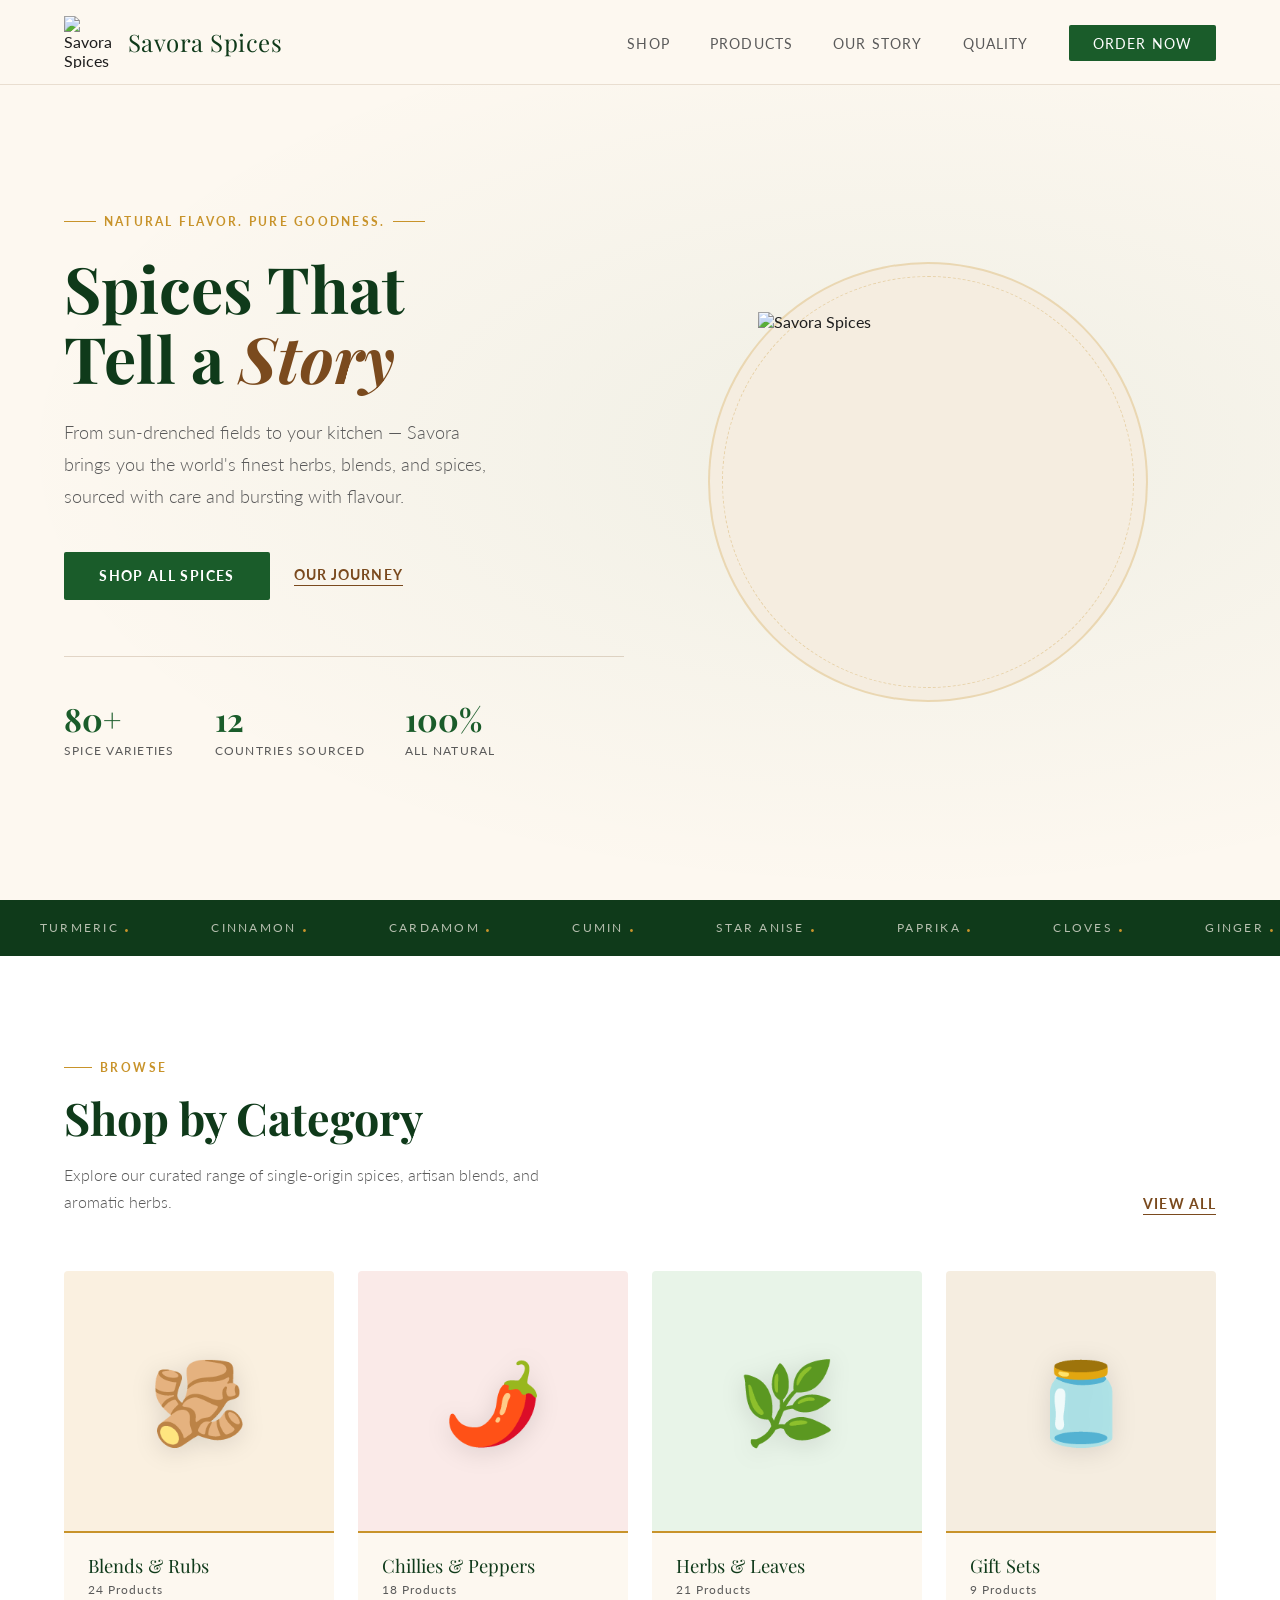
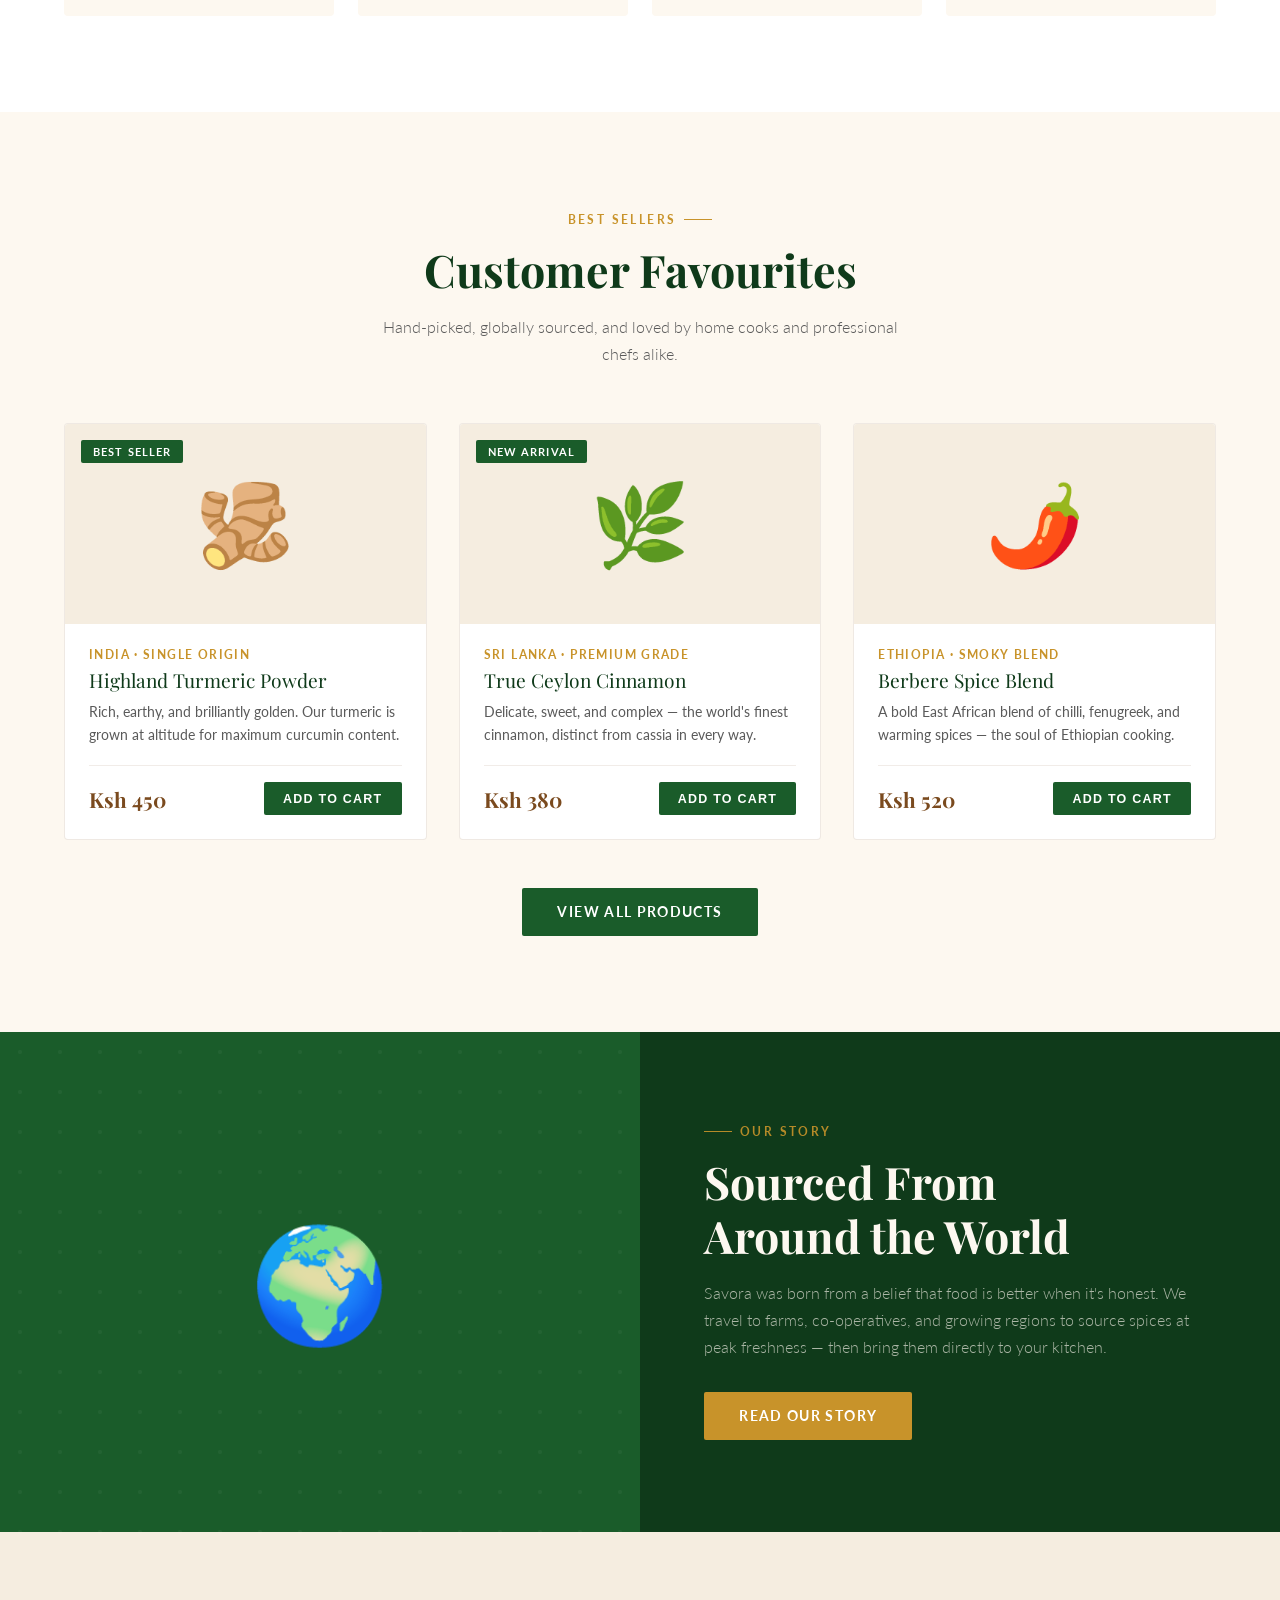
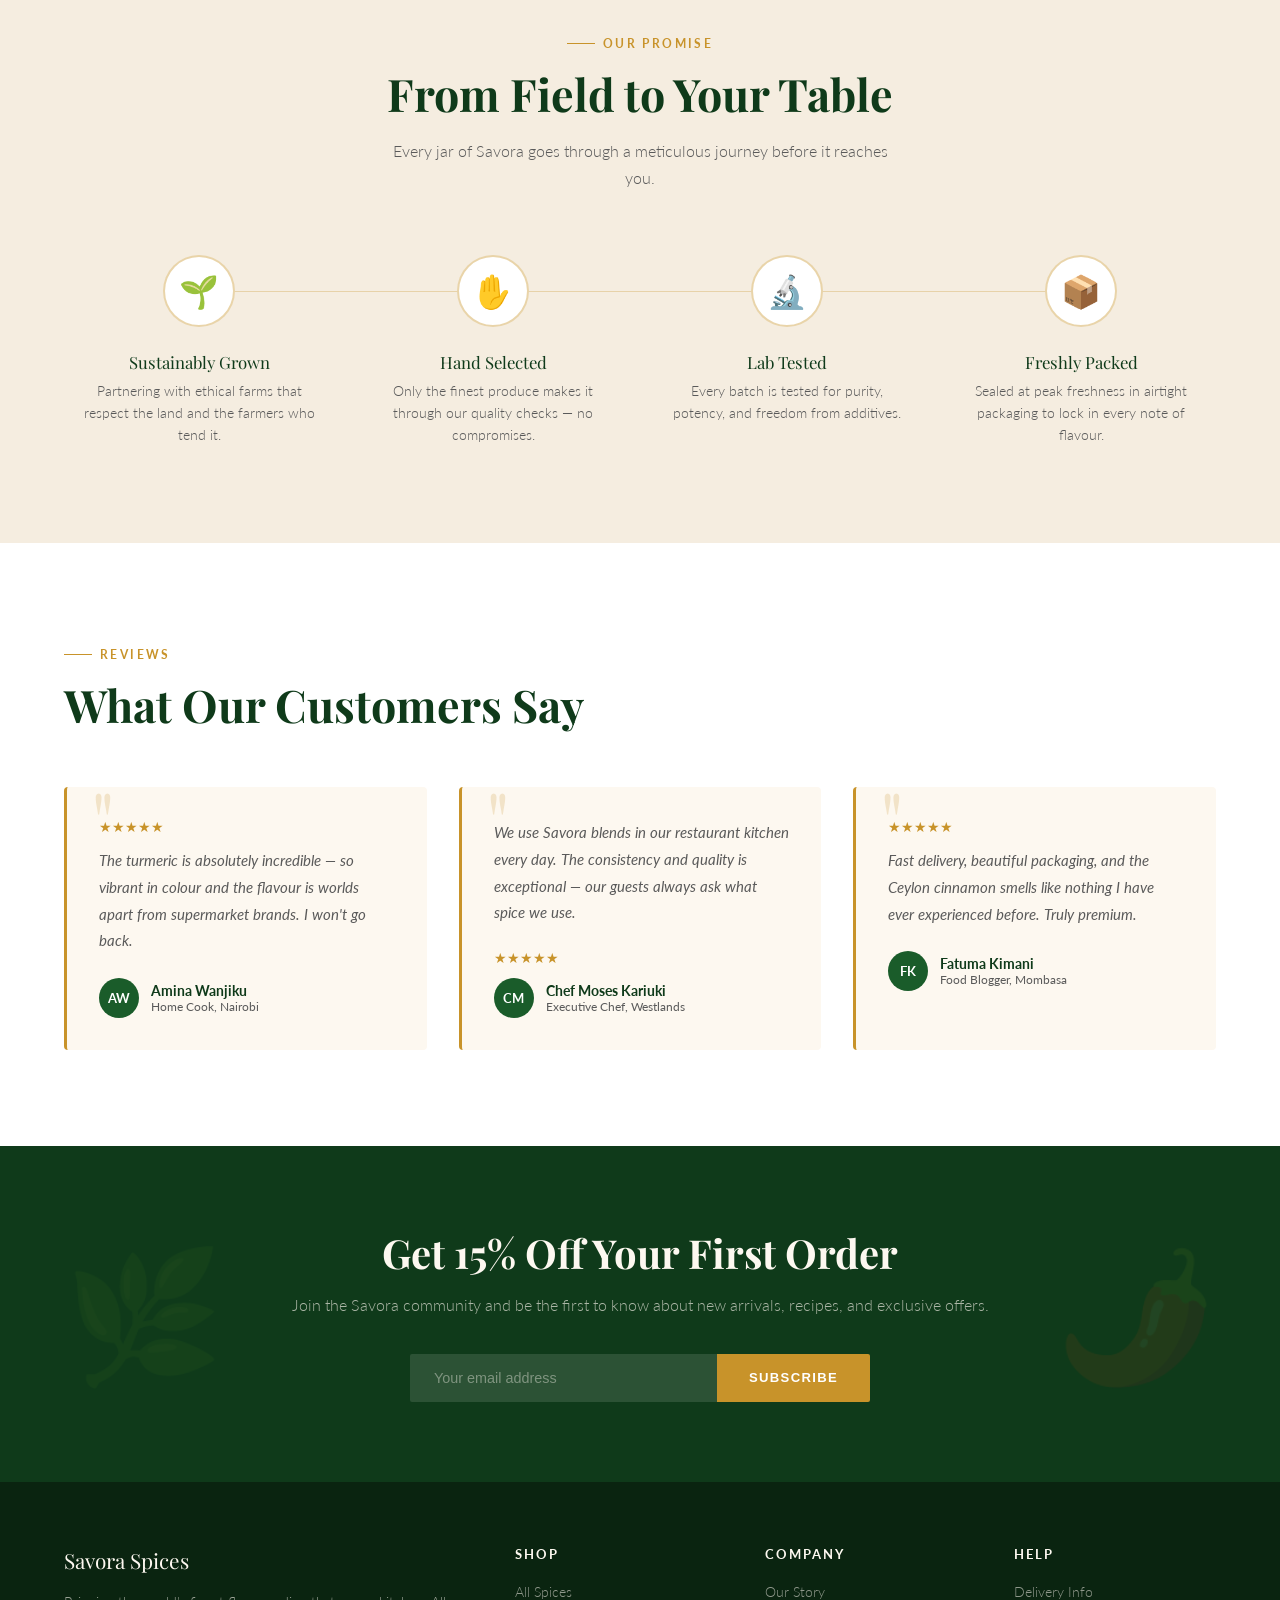
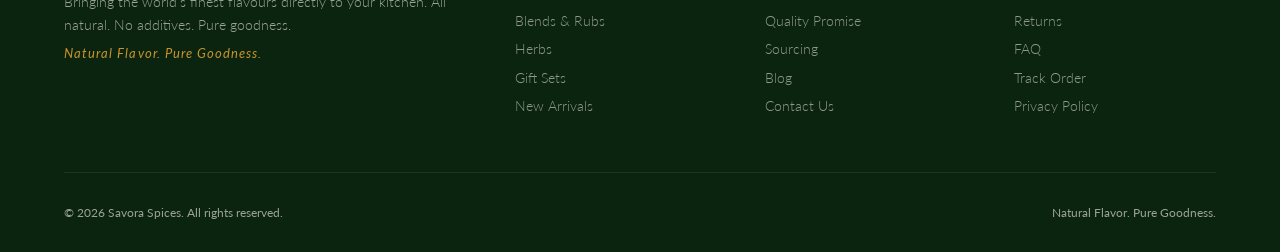
==== commit 8bb4a353: "Initial commit" ====
--- a/in.html
+++ b/in.html
@@ -4,890 +4,992 @@
 <meta charset="UTF-8">
 <meta name="viewport" content="width=device-width, initial-scale=1.0">
 <title>Savora Spices – Natural Flavor. Pure Goodness.</title>
-<link href="https://fonts.googleapis.com/css2?family=Cormorant+Garamond:ital,wght@0,300;0,400;0,500;0,600;0,700;1,300;1,400&family=Jost:wght@200;300;400;500;600;700&display=swap" rel="stylesheet">
-<script src="https://cdnjs.cloudflare.com/ajax/libs/three.js/r128/three.min.js"></script>
+<link rel="preconnect" href="https://fonts.googleapis.com">
+<link href="https://fonts.googleapis.com/css2?family=Playfair+Display:ital,wght@0,400;0,700;1,400&family=Lato:wght@300;400;700&display=swap" rel="stylesheet">
 <style>
-*{margin:0;padding:0;box-sizing:border-box}
-:root{
-  --green-dark:#1A4A1A;--green-mid:#2D6A2D;--brown:#7B4A1E;
-  --amber:#C4872A;--cream:#FAF7F0;--cream-dark:#F0EBE0;
-  --text:#1C1A16;--text-muted:#6B6355;--white:#FFFFFF;
-}
-html{scroll-behavior:smooth}
-body{font-family:'Jost',sans-serif;background:var(--cream);color:var(--text);overflow-x:hidden}
-::-webkit-scrollbar{width:4px}::-webkit-scrollbar-track{background:var(--cream-dark)}::-webkit-scrollbar-thumb{background:var(--amber);border-radius:2px}
-
-/* NAV */
-nav{position:fixed;top:0;left:0;right:0;z-index:100;padding:0 5%;transition:all 0.4s}
-nav.scrolled{background:rgba(26,74,26,0.97);backdrop-filter:blur(12px)}
-.nav-inner{display:flex;align-items:center;justify-content:space-between;height:72px}
-.nav-logo{display:flex;flex-direction:column;align-items:flex-start;text-decoration:none;gap:2px}
-.nav-logo-main{font-family:'Cormorant Garamond',serif;font-size:26px;font-weight:600;color:var(--cream);letter-spacing:4px;line-height:1}
-.nav-logo-sub{font-family:'Jost',sans-serif;font-size:8px;letter-spacing:3px;color:var(--amber);text-transform:uppercase;font-weight:400}
-.nav-logo-tagline{font-family:'Jost',sans-serif;font-size:7px;letter-spacing:2px;color:rgba(250,247,240,0.5);text-transform:uppercase;margin-top:1px}
-.nav-links{display:flex;align-items:center;gap:32px;list-style:none}
-.nav-links a{font-size:11px;font-weight:400;letter-spacing:2.5px;text-transform:uppercase;color:rgba(250,247,240,0.75);text-decoration:none;transition:color 0.2s;position:relative}
-.nav-links a::after{content:'';position:absolute;bottom:-4px;left:0;right:0;height:1px;background:var(--amber);transform:scaleX(0);transition:transform 0.3s}
-.nav-links a:hover{color:var(--cream)}
-.nav-links a:hover::after{transform:scaleX(1)}
-.nav-cta{border:1px solid var(--amber)!important;color:var(--amber)!important;padding:8px 18px!important}
-.nav-cta:hover{background:var(--amber)!important;color:var(--green-dark)!important}
-.nav-cta::after{display:none!important}
-.nav-right{display:flex;align-items:center;gap:20px}
-.nav-cart{cursor:pointer;color:rgba(250,247,240,0.8);font-size:19px;position:relative}
-.nav-cart:hover{color:var(--amber)}
-.cart-badge{position:absolute;top:-7px;right:-7px;background:var(--amber);color:var(--green-dark);font-size:9px;width:17px;height:17px;border-radius:50%;display:flex;align-items:center;justify-content:center;font-weight:700}
-.hamburger{display:none;flex-direction:column;gap:5px;cursor:pointer;padding:4px}
-.hamburger span{display:block;width:24px;height:2px;background:var(--cream);transition:all 0.3s}
-.hamburger.open span:nth-child(1){transform:translateY(7px) rotate(45deg)}
-.hamburger.open span:nth-child(2){opacity:0}
-.hamburger.open span:nth-child(3){transform:translateY(-7px) rotate(-45deg)}
-.mobile-menu{display:none;position:fixed;inset:0;top:72px;background:rgba(14,42,14,0.98);z-index:99;flex-direction:column;align-items:center;justify-content:center;gap:36px}
-.mobile-menu.open{display:flex}
-.mobile-menu a{font-family:'Cormorant Garamond',serif;font-size:36px;color:var(--cream);text-decoration:none;font-weight:300;letter-spacing:2px}
-.mobile-menu a:hover{color:var(--amber)}
-
-/* HERO */
-.hero{position:relative;height:100vh;min-height:650px;display:flex;align-items:center;overflow:hidden;background:#071a07}
-#threeCanvas{position:absolute;inset:0;width:100%;height:100%}
-.hero-overlay{position:absolute;inset:0;background:linear-gradient(110deg,rgba(7,26,7,0.88) 0%,rgba(7,26,7,0.5) 50%,rgba(7,26,7,0.2) 100%)}
-.hero-content{position:relative;z-index:10;padding:0 7%;max-width:660px}
-.hero-eyebrow{display:flex;align-items:center;gap:12px;margin-bottom:24px;opacity:0;animation:slideUp 1s ease 0.2s forwards}
-.hero-line{width:36px;height:1px;background:var(--amber)}
-.hero-eyebrow span{font-size:11px;letter-spacing:4px;text-transform:uppercase;color:var(--amber)}
-.hero h1{font-family:'Cormorant Garamond',serif;font-size:80px;line-height:1.0;font-weight:300;color:var(--cream);margin-bottom:26px;opacity:0;animation:slideUp 1s ease 0.4s forwards}
-.hero h1 em{font-style:italic;color:var(--amber)}
-.hero-sub{font-size:15px;line-height:1.9;color:rgba(250,247,240,0.65);font-weight:300;margin-bottom:44px;max-width:460px;opacity:0;animation:slideUp 1s ease 0.6s forwards}
-.hero-actions{display:flex;gap:14px;flex-wrap:wrap;opacity:0;animation:slideUp 1s ease 0.8s forwards}
-@keyframes slideUp{from{opacity:0;transform:translateY(28px)}to{opacity:1;transform:translateY(0)}}
-.btn-amber{background:var(--amber);color:var(--green-dark);padding:15px 34px;font-size:11px;letter-spacing:2.5px;text-transform:uppercase;font-weight:600;border:none;cursor:pointer;text-decoration:none;transition:all 0.25s;display:inline-block}
-.btn-amber:hover{background:#d4972a;transform:translateY(-1px)}
-.btn-ghost{border:1px solid rgba(250,247,240,0.35);color:rgba(250,247,240,0.8);padding:15px 34px;font-size:11px;letter-spacing:2.5px;text-transform:uppercase;font-weight:400;background:transparent;cursor:pointer;text-decoration:none;transition:all 0.25s;display:inline-block}
-.btn-ghost:hover{border-color:var(--cream);color:var(--cream)}
-.hero-scroll{position:absolute;bottom:36px;left:50%;transform:translateX(-50%);display:flex;flex-direction:column;align-items:center;gap:8px;color:rgba(250,247,240,0.35);font-size:10px;letter-spacing:3px;text-transform:uppercase;z-index:10}
-.scroll-line{width:1px;height:36px;background:linear-gradient(to bottom,var(--amber),transparent);animation:scrollPulse 2s ease infinite}
-@keyframes scrollPulse{0%,100%{opacity:0.3}50%{opacity:1}}
-.hero-stats{position:absolute;bottom:0;right:0;display:flex;background:rgba(7,26,7,0.92);border-top:1px solid rgba(196,135,42,0.2);border-left:1px solid rgba(196,135,42,0.2);z-index:10}
-.hero-stat{padding:18px 28px;border-right:1px solid rgba(196,135,42,0.15);text-align:center}
-.hero-stat:last-child{border-right:none}
-.hero-stat-num{font-family:'Cormorant Garamond',serif;font-size:26px;color:var(--amber);font-weight:300}
-.hero-stat-label{font-size:9px;letter-spacing:2px;text-transform:uppercase;color:rgba(250,247,240,0.4);margin-top:3px}
-
-/* QUOTE BG */
-.quote-section{position:relative;height:55vh;overflow:hidden;display:flex;align-items:center;justify-content:center}
-.quote-bg{position:absolute;inset:0;width:100%;height:100%;object-fit:cover}
-.quote-overlay{position:absolute;inset:0;background:linear-gradient(to bottom,rgba(7,26,7,0.65),rgba(7,26,7,0.85))}
-.quote-content{position:relative;z-index:2;text-align:center;color:var(--cream);padding:0 5%}
-.quote-text{font-family:'Cormorant Garamond',serif;font-size:50px;font-weight:300;line-height:1.2;margin-bottom:16px}
-.quote-text em{font-style:italic;color:var(--amber)}
-.quote-attr{font-size:10px;letter-spacing:3px;text-transform:uppercase;color:rgba(250,247,240,0.45)}
-
-/* SECTIONS */
-section{padding:88px 7%}
-.section-label{display:flex;align-items:center;gap:10px;margin-bottom:14px}
-.section-label-line{width:28px;height:1px;background:var(--amber)}
-.section-label span{font-size:10px;letter-spacing:4px;text-transform:uppercase;color:var(--amber);font-weight:500}
-.section-title{font-family:'Cormorant Garamond',serif;font-size:48px;font-weight:300;color:var(--green-dark);line-height:1.1;margin-bottom:16px}
-.section-sub{font-size:15px;color:var(--text-muted);line-height:1.9;max-width:520px;font-weight:300}
-.section-header{margin-bottom:56px}
-
-/* SHOP */
-.shop{background:var(--white)}
-.shop-controls{display:flex;gap:10px;flex-wrap:wrap;margin-bottom:40px;align-items:center}
-.filter-btn{padding:9px 20px;font-size:10px;letter-spacing:2px;text-transform:uppercase;font-weight:500;border:1px solid rgba(123,74,30,0.2);background:transparent;color:var(--text-muted);cursor:pointer;transition:all 0.22s;font-family:'Jost',sans-serif}
-.filter-btn.active,.filter-btn:hover{background:var(--green-dark);color:var(--cream);border-color:var(--green-dark)}
-.search-wrap{margin-left:auto;display:flex;align-items:center;gap:10px;border:1px solid rgba(123,74,30,0.2);padding:9px 16px;background:var(--cream)}
-.search-wrap input{border:none;outline:none;font-family:'Jost',sans-serif;font-size:13px;color:var(--text);background:transparent;width:200px}
-.products-grid{display:grid;grid-template-columns:repeat(auto-fill,minmax(255px,1fr));gap:1px;background:rgba(123,74,30,0.1)}
-.product-card{background:var(--white);cursor:pointer;transition:all 0.3s;position:relative;overflow:hidden}
-.product-card:hover{background:var(--cream)}
-.product-card:hover .product-img-real{transform:scale(1.06)}
-.product-img-wrap{height:240px;overflow:hidden;position:relative}
-.product-img-real{width:100%;height:100%;object-fit:cover;transition:transform 0.5s ease}
-.product-badge{position:absolute;top:14px;left:0;background:var(--amber);color:var(--green-dark);font-size:9px;letter-spacing:2px;text-transform:uppercase;padding:5px 12px;font-weight:600}
-.product-info{padding:22px}
-.product-origin{font-size:9px;letter-spacing:3px;text-transform:uppercase;color:var(--amber);margin-bottom:5px}
-.product-name{font-family:'Cormorant Garamond',serif;font-size:22px;color:var(--green-dark);margin-bottom:6px}
-.product-desc{font-size:12px;color:var(--text-muted);line-height:1.75;margin-bottom:14px;font-weight:300}
-.product-meta{display:flex;gap:6px;flex-wrap:wrap;margin-bottom:16px}
-.product-tag{font-size:9px;padding:3px 9px;border:1px solid rgba(45,106,45,0.25);color:var(--green-mid);letter-spacing:0.5px;text-transform:uppercase}
-.product-footer{display:flex;align-items:center;justify-content:space-between;padding-top:14px;border-top:1px solid rgba(123,74,30,0.08)}
-.product-price{font-family:'Cormorant Garamond',serif;font-size:24px;color:var(--brown)}
-.product-price span{font-size:11px;color:var(--text-muted);font-family:'Jost',sans-serif;font-weight:300}
-.add-btn{background:var(--green-dark);color:var(--cream);border:none;padding:9px 18px;font-size:10px;letter-spacing:2px;text-transform:uppercase;cursor:pointer;font-family:'Jost',sans-serif;font-weight:500;transition:background 0.2s}
-.add-btn:hover{background:var(--green-mid)}
-
-/* MODAL */
-.modal-overlay{display:none;position:fixed;inset:0;background:rgba(0,0,0,0.72);z-index:200;align-items:center;justify-content:center;padding:20px;backdrop-filter:blur(5px)}
-.modal-overlay.open{display:flex}
-.modal{background:var(--white);max-width:800px;width:100%;max-height:92vh;overflow-y:auto;position:relative}
-.modal-close{position:absolute;top:16px;right:16px;background:none;border:none;font-size:22px;cursor:pointer;color:var(--text-muted);z-index:10}
-.modal-grid{display:grid;grid-template-columns:1fr 1fr}
-.modal-img-wrap{min-height:380px;overflow:hidden}
-.modal-img-wrap img{width:100%;height:100%;object-fit:cover}
-.modal-details{padding:36px 30px;overflow-y:auto;max-height:92vh}
-.modal-origin{font-size:9px;letter-spacing:3px;text-transform:uppercase;color:var(--amber);margin-bottom:8px}
-.modal-name{font-family:'Cormorant Garamond',serif;font-size:32px;font-weight:300;color:var(--green-dark);margin-bottom:12px;line-height:1.1}
-.modal-desc{font-size:13px;color:var(--text-muted);line-height:1.85;margin-bottom:20px;font-weight:300}
-.modal-attr{display:flex;justify-content:space-between;padding:9px 0;border-bottom:1px solid rgba(123,74,30,0.08);font-size:12px}
-.modal-attr-label{color:var(--text-muted);font-weight:300}
-.modal-attr-value{color:var(--green-dark);font-weight:500;text-align:right;max-width:55%}
-.size-label{font-size:9px;letter-spacing:2px;text-transform:uppercase;color:var(--text-muted);margin:18px 0 10px}
-.size-options{display:flex;gap:8px;margin-bottom:20px;flex-wrap:wrap}
-.size-btn{padding:8px 16px;border:1px solid rgba(123,74,30,0.2);background:transparent;font-size:11px;cursor:pointer;font-family:'Jost',sans-serif;transition:all 0.2s;color:var(--text-muted)}
-.size-btn.active{border-color:var(--green-dark);color:var(--green-dark);background:rgba(26,74,26,0.05);font-weight:500}
-.modal-price{font-family:'Cormorant Garamond',serif;font-size:30px;color:var(--brown);margin-bottom:16px}
-.modal-add{width:100%;background:var(--green-dark);color:var(--cream);border:none;padding:14px;font-size:11px;letter-spacing:2.5px;text-transform:uppercase;cursor:pointer;font-family:'Jost',sans-serif;font-weight:500;transition:background 0.2s;margin-bottom:10px}
-.modal-add:hover{background:var(--green-mid)}
-.modal-guide-link{display:block;text-align:center;font-size:11px;color:var(--green-mid);letter-spacing:1.5px;text-transform:uppercase;text-decoration:none;padding:8px}
-
-/* HOW TO USE */
-.howto{background:var(--cream)}
-.howto-grid{display:grid;grid-template-columns:260px 1fr;gap:0}
-.howto-sidebar{border-right:1px solid rgba(123,74,30,0.12);padding-right:36px;position:sticky;top:100px;align-self:start}
-.howto-nav-item{display:flex;align-items:center;gap:14px;padding:16px 0;border-bottom:1px solid rgba(123,74,30,0.08);cursor:pointer;transition:all 0.2s}
-.hwn-num{font-family:'Cormorant Garamond',serif;font-size:22px;color:rgba(123,74,30,0.2);min-width:28px;transition:color 0.2s}
-.howto-nav-item.active .hwn-num{color:var(--amber)}
-.hwn-label{font-size:13px;color:var(--text-muted);font-weight:300;transition:color 0.2s}
-.howto-nav-item.active .hwn-label,.howto-nav-item:hover .hwn-label{color:var(--green-dark)}
-.howto-body{padding-left:56px}
-.how-article{display:none}
-.how-article.active{display:block;animation:fadeSlide 0.4s ease}
-@keyframes fadeSlide{from{opacity:0;transform:translateX(18px)}to{opacity:1;transform:translateX(0)}}
-.how-hero-img{width:100%;height:260px;object-fit:cover;margin-bottom:28px}
-.how-sub{font-size:9px;letter-spacing:4px;text-transform:uppercase;color:var(--amber);margin-bottom:10px}
-.how-title{font-family:'Cormorant Garamond',serif;font-size:40px;font-weight:300;color:var(--green-dark);margin-bottom:18px;line-height:1.1}
-.how-body{font-size:14px;color:var(--text-muted);line-height:2;font-weight:300;margin-bottom:28px}
-.recipe-grid{display:grid;grid-template-columns:1fr 1fr;gap:14px;margin-bottom:28px}
-.recipe-card{position:relative;overflow:hidden;cursor:pointer}
-.recipe-img{width:100%;height:140px;object-fit:cover;transition:transform 0.4s}
-.recipe-card:hover .recipe-img{transform:scale(1.05)}
-.recipe-overlay{position:absolute;inset:0;background:linear-gradient(to top,rgba(7,26,7,0.85),transparent);display:flex;flex-direction:column;justify-content:flex-end;padding:14px}
-.recipe-name{font-family:'Cormorant Garamond',serif;font-size:17px;color:var(--cream);margin-bottom:2px}
-.recipe-time{font-size:10px;color:rgba(250,247,240,0.55);letter-spacing:1.5px;text-transform:uppercase}
-.pairing-row{display:flex;gap:8px;flex-wrap:wrap}
-.pairing-chip{border:1px solid rgba(26,74,26,0.2);color:var(--green-dark);padding:8px 14px;font-size:11px;background:rgba(26,74,26,0.04)}
-
-/* REVIEWS */
-.reviews{background:var(--white)}
-.reviews-grid{display:grid;grid-template-columns:repeat(auto-fill,minmax(280px,1fr));gap:24px}
-.review-card{background:var(--cream);padding:28px;border:1px solid rgba(123,74,30,0.08);transition:transform 0.25s}
-.review-card:hover{transform:translateY(-3px)}
-.review-stars{display:flex;gap:3px;margin-bottom:12px}
-.star{color:var(--amber);font-size:14px}
-.star.empty{color:rgba(123,74,30,0.2)}
-.review-text{font-size:14px;color:var(--text-muted);line-height:1.85;font-weight:300;margin-bottom:16px;font-style:italic}
-.review-text::before{content:'"';font-family:'Cormorant Garamond',serif;font-size:32px;color:var(--amber);line-height:0;vertical-align:-10px;margin-right:4px}
-.reviewer{display:flex;align-items:center;gap:12px}
-.reviewer-avatar{width:38px;height:38px;border-radius:50%;background:var(--green-dark);display:flex;align-items:center;justify-content:center;font-family:'Cormorant Garamond',serif;font-size:17px;color:var(--cream);font-weight:400;flex-shrink:0}
-.reviewer-name{font-size:13px;color:var(--green-dark);font-weight:500}
-.reviewer-location{font-size:11px;color:var(--text-muted);font-weight:300}
-
-/* SPICE QUIZ */
-.quiz-section{background:var(--green-dark);padding:88px 7%}
-.quiz-wrap{max-width:680px;margin:0 auto;text-align:center}
-.quiz-wrap .section-label{justify-content:center}
-.quiz-wrap .section-title{color:var(--cream);font-size:44px}
-.quiz-wrap .section-sub{color:rgba(250,247,240,0.6);margin:0 auto 44px;text-align:center}
-.quiz-step{display:none}
-.quiz-step.active{display:block;animation:fadeSlide 0.4s ease}
-.quiz-q{font-family:'Cormorant Garamond',serif;font-size:30px;color:var(--cream);margin-bottom:28px;font-weight:300;line-height:1.3}
-.quiz-options{display:grid;grid-template-columns:1fr 1fr;gap:12px;margin-bottom:28px}
-.quiz-opt{background:rgba(250,247,240,0.06);border:1px solid rgba(250,247,240,0.15);color:rgba(250,247,240,0.8);padding:16px 20px;font-size:13px;cursor:pointer;transition:all 0.22s;font-family:'Jost',sans-serif;text-align:left;letter-spacing:0.3px}
-.quiz-opt:hover,.quiz-opt.selected{background:rgba(196,135,42,0.2);border-color:var(--amber);color:var(--cream)}
-.quiz-progress{display:flex;gap:6px;justify-content:center;margin-bottom:32px}
-.quiz-dot{width:6px;height:6px;border-radius:50%;background:rgba(250,247,240,0.2);transition:background 0.3s}
-.quiz-dot.active{background:var(--amber)}
-.quiz-result{background:rgba(250,247,240,0.06);border:1px solid rgba(196,135,42,0.3);padding:36px;text-align:center}
-.quiz-result-emoji{font-size:52px;margin-bottom:16px}
-.quiz-result-spice{font-family:'Cormorant Garamond',serif;font-size:40px;color:var(--amber);margin-bottom:8px}
-.quiz-result-desc{font-size:14px;color:rgba(250,247,240,0.65);line-height:1.9;font-weight:300;margin-bottom:24px}
-.quiz-restart{background:none;border:1px solid rgba(250,247,240,0.3);color:rgba(250,247,240,0.6);padding:10px 24px;font-size:11px;letter-spacing:2px;text-transform:uppercase;cursor:pointer;font-family:'Jost',sans-serif;transition:all 0.2s}
-.quiz-restart:hover{border-color:var(--cream);color:var(--cream)}
-
-/* ABOUT */
-.about-section{background:var(--green-dark);position:relative;overflow:hidden;padding:88px 7%}
-.about-bg{position:absolute;right:0;top:0;bottom:0;width:45%;object-fit:cover;opacity:0.18}
-.about-content{position:relative;z-index:2;max-width:56%}
-.about .section-label span,.about-section .section-label span{color:var(--amber)}
-.about-section .section-title{color:var(--cream)}
-.about-body{font-size:15px;line-height:2;color:rgba(250,247,240,0.65);font-weight:300;margin-bottom:36px}
-.about-values{display:grid;grid-template-columns:1fr 1fr;gap:22px}
-.about-value{border-left:2px solid var(--amber);padding:4px 0 4px 16px}
-.about-value-title{font-family:'Cormorant Garamond',serif;font-size:19px;color:var(--cream);margin-bottom:4px}
-.about-value-desc{font-size:12px;color:rgba(250,247,240,0.45);line-height:1.7;font-weight:300}
-.about-img-strip{display:grid;grid-template-columns:1fr 1fr 1fr;gap:2px;margin-top:56px}
-.about-strip-img{height:200px;object-fit:cover;width:100%}
-
-/* MAP */
-.map-section{background:var(--cream-dark);padding:88px 7%}
-.map-grid{display:grid;grid-template-columns:1fr 1fr;gap:60px;align-items:center}
-.map-iframe{width:100%;height:380px;border:0;filter:grayscale(20%)}
-.map-info{display:flex;flex-direction:column;gap:22px}
-.map-info-item{display:flex;gap:16px;align-items:flex-start}
-.map-icon{width:40px;height:40px;background:var(--green-dark);display:flex;align-items:center;justify-content:center;font-size:18px;flex-shrink:0}
-.map-info-label{font-size:10px;letter-spacing:2.5px;text-transform:uppercase;color:var(--amber);margin-bottom:4px}
-.map-info-text{font-size:14px;color:var(--text-muted);font-weight:300;line-height:1.7}
-
-/* FAQ */
-.faq-section{background:var(--cream-dark)}
-.faq-list{max-width:760px}
-.faq-item{border-bottom:1px solid rgba(123,74,30,0.12)}
-.faq-q{width:100%;background:none;border:none;text-align:left;padding:22px 0;display:flex;justify-content:space-between;align-items:center;cursor:pointer;font-family:'Jost',sans-serif;font-size:15px;color:var(--text);gap:20px}
-.faq-q:hover{color:var(--green-dark)}
-.faq-icon{font-size:20px;color:var(--amber);flex-shrink:0;transition:transform 0.35s}
-.faq-item.open .faq-icon{transform:rotate(45deg)}
-.faq-a{max-height:0;overflow:hidden;transition:max-height 0.4s ease}
-.faq-item.open .faq-a{max-height:300px}
-.faq-a p{font-size:14px;color:var(--text-muted);line-height:1.9;font-weight:300;padding-bottom:20px}
-
-/* PREMIUM */
-.premium-section{background:var(--white);padding:0}
-.premium-inner{display:grid;grid-template-columns:1fr 1fr;min-height:580px}
-.premium-img-side{position:relative;overflow:hidden}
-.premium-img-side img{width:100%;height:100%;object-fit:cover}
-.premium-img-overlay{position:absolute;inset:0;background:linear-gradient(135deg,rgba(26,74,26,0.72),rgba(123,74,30,0.4))}
-.premium-img-text{position:absolute;inset:0;display:flex;flex-direction:column;justify-content:flex-end;padding:48px;color:var(--cream)}
-.premium-tag{font-size:10px;letter-spacing:3px;text-transform:uppercase;color:var(--amber);margin-bottom:12px}
-.premium-img-title{font-family:'Cormorant Garamond',serif;font-size:46px;font-weight:300;line-height:1.1}
-.premium-form-side{padding:56px 44px;display:flex;flex-direction:column;justify-content:center}
-.premium-form-side .section-title{font-size:36px;margin-bottom:12px}
-.premium-desc{font-size:14px;color:var(--text-muted);line-height:1.9;font-weight:300;margin-bottom:28px}
-.premium-features{margin-bottom:32px}
-.pf-item{display:flex;align-items:flex-start;gap:12px;padding:10px 0;border-bottom:1px solid rgba(123,74,30,0.08);font-size:13px;color:var(--text-muted)}
-.pf-item:last-child{border:none}
-.pf-dot{width:5px;height:5px;border-radius:50%;background:var(--amber);flex-shrink:0;margin-top:6px}
-.notify-form{display:flex}
-.notify-form input{flex:1;padding:14px 16px;border:1px solid rgba(123,74,30,0.25);border-right:none;font-family:'Jost',sans-serif;font-size:13px;color:var(--text);background:var(--cream);outline:none}
-.notify-form input:focus{border-color:var(--green-mid)}
-
-/* FOOTER */
-footer{background:#071a07;color:rgba(250,247,240,0.5);padding:0}
-.footer-top{display:grid;grid-template-columns:2fr 1fr 1fr 1fr;gap:44px;padding:68px 7% 44px}
-.footer-brand-name{font-family:'Cormorant Garamond',serif;font-size:28px;font-weight:600;color:var(--cream);letter-spacing:3px;margin-bottom:6px}
-.footer-tagline{font-size:10px;letter-spacing:3px;text-transform:uppercase;color:var(--amber);margin-bottom:18px}
-.footer-about-text{font-size:13px;line-height:1.8;font-weight:300}
-.footer-col-title{font-size:9px;letter-spacing:3.5px;text-transform:uppercase;color:var(--amber);margin-bottom:18px;font-weight:500}
-.footer-links{list-style:none;display:flex;flex-direction:column;gap:11px}
-.footer-links a{font-size:13px;color:rgba(250,247,240,0.4);text-decoration:none;transition:color 0.2s;font-weight:300}
-.footer-links a:hover{color:var(--cream)}
-.footer-bottom{border-top:1px solid rgba(250,247,240,0.06);padding:22px 7%;display:flex;justify-content:space-between;align-items:center}
-.footer-copy{font-size:11px}
-.footer-right{font-size:11px;color:rgba(250,247,240,0.3)}
-
-/* FLOATING BUTTONS */
-.whatsapp-btn{position:fixed;bottom:32px;right:28px;width:56px;height:56px;background:#25D366;border-radius:50%;display:flex;align-items:center;justify-content:center;font-size:26px;cursor:pointer;box-shadow:0 6px 24px rgba(37,211,102,0.4);z-index:150;transition:all 0.25s;text-decoration:none}
-.whatsapp-btn:hover{transform:scale(1.08);box-shadow:0 8px 32px rgba(37,211,102,0.55)}
-.whatsapp-tooltip{position:absolute;right:68px;background:var(--green-dark);color:var(--cream);padding:8px 14px;font-size:12px;white-space:nowrap;border-radius:2px;opacity:0;pointer-events:none;transition:opacity 0.2s}
-.whatsapp-btn:hover .whatsapp-tooltip{opacity:1}
-.back-top{position:fixed;bottom:100px;right:28px;width:44px;height:44px;background:var(--green-dark);border:1px solid rgba(196,135,42,0.3);display:flex;align-items:center;justify-content:center;cursor:pointer;z-index:150;opacity:0;transform:translateY(10px);transition:all 0.3s;color:var(--cream);font-size:16px}
-.back-top.visible{opacity:1;transform:translateY(0)}
-.back-top:hover{background:var(--green-mid)}
-
-/* CART SIDEBAR */
-.cart-sidebar{position:fixed;right:0;top:0;bottom:0;width:375px;background:var(--white);z-index:250;box-shadow:-12px 0 60px rgba(0,0,0,0.18);transform:translateX(100%);transition:transform 0.38s cubic-bezier(0.4,0,0.2,1);display:flex;flex-direction:column}
-.cart-sidebar.open{transform:translateX(0)}
-.cart-header{padding:24px 26px;border-bottom:1px solid rgba(123,74,30,0.1);display:flex;justify-content:space-between;align-items:center}
-.cart-title{font-family:'Cormorant Garamond',serif;font-size:26px;color:var(--green-dark);font-weight:300}
-.cart-close-btn{background:none;border:none;font-size:20px;cursor:pointer;color:var(--text-muted)}
-.cart-items{flex:1;overflow-y:auto;padding:18px 26px}
-.cart-empty{text-align:center;padding:60px 0;color:var(--text-muted);font-size:14px;font-weight:300;line-height:2}
-.cart-item{display:flex;gap:14px;padding:15px 0;border-bottom:1px solid rgba(123,74,30,0.07)}
-.cart-item-img{width:54px;height:54px;object-fit:cover;flex-shrink:0}
-.cart-item-details{flex:1}
-.cart-item-name{font-size:14px;color:var(--green-dark);font-weight:500;margin-bottom:2px}
-.cart-item-size{font-size:11px;color:var(--text-muted);margin-bottom:5px;font-weight:300}
-.cart-item-price{font-family:'Cormorant Garamond',serif;font-size:19px;color:var(--brown)}
-.cart-item-remove{background:none;border:none;color:var(--text-muted);cursor:pointer;font-size:15px;align-self:flex-start;margin-top:2px}
-.cart-footer{padding:22px 26px;border-top:1px solid rgba(123,74,30,0.1)}
-.cart-total{display:flex;justify-content:space-between;align-items:baseline;margin-bottom:18px}
-.cart-total-label{font-size:10px;letter-spacing:2.5px;text-transform:uppercase;color:var(--text-muted)}
-.cart-total-amount{font-family:'Cormorant Garamond',serif;font-size:30px;color:var(--green-dark)}
-.checkout-btn{width:100%;background:var(--green-dark);color:var(--cream);border:none;padding:15px;font-size:11px;letter-spacing:2.5px;text-transform:uppercase;cursor:pointer;font-family:'Jost',sans-serif;font-weight:500}
-.checkout-btn:hover{background:var(--green-mid)}
-
-/* TOAST */
-.toast{position:fixed;bottom:32px;left:50%;transform:translateX(-50%) translateY(80px);background:var(--green-dark);color:var(--cream);padding:14px 26px;font-size:13px;z-index:400;opacity:0;transition:all 0.4s;pointer-events:none;white-space:nowrap;border-left:3px solid var(--amber)}
-.toast.show{transform:translateX(-50%) translateY(0);opacity:1}
-.grain{position:fixed;inset:0;pointer-events:none;z-index:500;opacity:0.022;background-image:url("data:image/svg+xml,%3Csvg viewBox='0 0 200 200' xmlns='http://www.w3.org/2000/svg'%3E%3Cfilter id='n'%3E%3CfeTurbulence type='fractalNoise' baseFrequency='0.85' numOctaves='4' stitchTiles='stitch'/%3E%3C/filter%3E%3Crect width='100%25' height='100%25' filter='url(%23n)'/%3E%3C/svg%3E")}
-
-/* RESPONSIVE */
-@media(max-width:900px){
-  .hero h1{font-size:50px}
-  .nav-links{display:none}
-  .hamburger{display:flex}
-  .about-content{max-width:100%}
-  .about-bg{opacity:0.07}
-  .premium-inner,.modal-grid,.howto-grid,.map-grid,.footer-top{grid-template-columns:1fr}
-  .howto-sidebar{position:static;padding-right:0;padding-bottom:28px;border-right:none;border-bottom:1px solid rgba(123,74,30,0.12)}
-  .howto-body{padding-left:0;padding-top:36px}
-  .recipe-grid{grid-template-columns:1fr}
-  .quiz-options{grid-template-columns:1fr}
-  .hero-stats{position:static}
-  .nav-logo-main{font-size:20px}
-}
+  *, *::before, *::after { box-sizing: border-box; margin: 0; padding: 0; }
+
+  :root {
+    --forest: #1a5c2a;
+    --forest-dark: #0f3a1a;
+    --forest-light: #2d7a3e;
+    --brown: #7a4a1e;
+    --brown-light: #a0622a;
+    --gold: #c8932a;
+    --cream: #fdf8f0;
+    --cream-dark: #f5ede0;
+    --text: #1e1e1e;
+    --text-muted: #5a5a5a;
+    --white: #ffffff;
+  }
+
+  html { scroll-behavior: smooth; }
+
+  body {
+    font-family: 'Lato', sans-serif;
+    background: var(--cream);
+    color: var(--text);
+    overflow-x: hidden;
+  }
+
+  /* ── NAV ── */
+  nav {
+    position: fixed; top: 0; left: 0; right: 0; z-index: 100;
+    display: flex; align-items: center; justify-content: space-between;
+    padding: 1rem 4rem;
+    background: rgba(253, 248, 240, 0.95);
+    backdrop-filter: blur(8px);
+    border-bottom: 1px solid rgba(122, 74, 30, 0.15);
+  }
+  .nav-logo {
+    display: flex; align-items: center; gap: 0.75rem;
+  }
+  .nav-logo img {
+    height: 52px; width: 52px; object-fit: contain;
+  }
+  .nav-logo span {
+    font-family: 'Playfair Display', serif;
+    font-size: 1.5rem;
+    color: var(--forest-dark);
+    letter-spacing: 0.02em;
+  }
+  .nav-links {
+    display: flex; align-items: center; gap: 2.5rem;
+    list-style: none;
+  }
+  .nav-links a {
+    text-decoration: none;
+    font-size: 0.9rem;
+    font-weight: 400;
+    letter-spacing: 0.08em;
+    text-transform: uppercase;
+    color: var(--text-muted);
+    transition: color 0.2s;
+  }
+  .nav-links a:hover { color: var(--forest); }
+  .nav-cta {
+    background: var(--forest);
+    color: var(--white) !important;
+    padding: 0.6rem 1.5rem;
+    border-radius: 2px;
+  }
+  .nav-cta:hover { background: var(--forest-light); color: var(--white) !important; }
+
+  /* ── HERO ── */
+  .hero {
+    min-height: 100vh;
+    display: grid;
+    grid-template-columns: 1fr 1fr;
+    align-items: center;
+    padding: 8rem 4rem 4rem;
+    position: relative;
+    overflow: hidden;
+  }
+  .hero::before {
+    content: '';
+    position: absolute; inset: 0;
+    background: radial-gradient(ellipse at 70% 50%, rgba(26, 92, 42, 0.06) 0%, transparent 70%);
+    pointer-events: none;
+  }
+  .hero-text { max-width: 560px; }
+  .hero-eyebrow {
+    display: inline-flex; align-items: center; gap: 0.5rem;
+    font-size: 0.78rem;
+    letter-spacing: 0.18em;
+    text-transform: uppercase;
+    color: var(--gold);
+    font-weight: 700;
+    margin-bottom: 1.5rem;
+  }
+  .hero-eyebrow::before, .hero-eyebrow::after {
+    content: ''; display: block;
+    width: 32px; height: 1px;
+    background: var(--gold);
+  }
+  .hero h1 {
+    font-family: 'Playfair Display', serif;
+    font-size: clamp(3rem, 5vw, 4.5rem);
+    line-height: 1.1;
+    color: var(--forest-dark);
+    margin-bottom: 1.5rem;
+  }
+  .hero h1 em {
+    font-style: italic;
+    color: var(--brown);
+  }
+  .hero-desc {
+    font-size: 1.1rem;
+    line-height: 1.8;
+    color: var(--text-muted);
+    margin-bottom: 2.5rem;
+    font-weight: 300;
+    max-width: 440px;
+  }
+  .hero-actions {
+    display: flex; align-items: center; gap: 1.5rem;
+  }
+  .btn-primary {
+    background: var(--forest);
+    color: var(--white);
+    text-decoration: none;
+    padding: 1rem 2.2rem;
+    font-size: 0.85rem;
+    font-weight: 700;
+    letter-spacing: 0.1em;
+    text-transform: uppercase;
+    border-radius: 2px;
+    transition: background 0.2s, transform 0.15s;
+    display: inline-block;
+  }
+  .btn-primary:hover { background: var(--forest-light); transform: translateY(-1px); }
+  .btn-ghost {
+    color: var(--brown);
+    text-decoration: none;
+    font-size: 0.85rem;
+    font-weight: 700;
+    letter-spacing: 0.08em;
+    text-transform: uppercase;
+    border-bottom: 1.5px solid var(--brown);
+    padding-bottom: 2px;
+    transition: color 0.2s;
+  }
+  .btn-ghost:hover { color: var(--brown-light); }
+
+  .hero-stats {
+    display: flex; gap: 2.5rem;
+    margin-top: 3.5rem;
+    padding-top: 2.5rem;
+    border-top: 1px solid rgba(122, 74, 30, 0.2);
+  }
+  .stat-num {
+    font-family: 'Playfair Display', serif;
+    font-size: 2rem;
+    color: var(--forest);
+    font-weight: 700;
+  }
+  .stat-label {
+    font-size: 0.78rem;
+    color: var(--text-muted);
+    text-transform: uppercase;
+    letter-spacing: 0.1em;
+    margin-top: 0.2rem;
+  }
+
+  .hero-visual {
+    display: flex;
+    align-items: center;
+    justify-content: center;
+    position: relative;
+  }
+  .hero-circle {
+    width: 440px; height: 440px;
+    border-radius: 50%;
+    background: var(--cream-dark);
+    border: 2px solid rgba(200, 147, 42, 0.25);
+    display: flex; align-items: center; justify-content: center;
+    position: relative;
+  }
+  .hero-circle::before {
+    content: '';
+    position: absolute; inset: 12px;
+    border-radius: 50%;
+    border: 1px dashed rgba(200, 147, 42, 0.3);
+  }
+  .hero-logo-large {
+    width: 340px; height: 340px;
+    object-fit: contain;
+    animation: gentleFloat 5s ease-in-out infinite;
+  }
+  @keyframes gentleFloat {
+    0%, 100% { transform: translateY(0); }
+    50% { transform: translateY(-12px); }
+  }
+
+  /* ── MARQUEE STRIP ── */
+  .marquee-strip {
+    background: var(--forest-dark);
+    padding: 1rem 0;
+    overflow: hidden;
+    white-space: nowrap;
+  }
+  .marquee-inner {
+    display: inline-flex;
+    animation: marqueeScroll 25s linear infinite;
+  }
+  .marquee-item {
+    color: rgba(253, 248, 240, 0.7);
+    font-size: 0.78rem;
+    letter-spacing: 0.18em;
+    text-transform: uppercase;
+    padding: 0 2.5rem;
+  }
+  .marquee-dot {
+    color: var(--gold);
+    font-size: 1.2rem;
+    vertical-align: middle;
+  }
+  @keyframes marqueeScroll {
+    0% { transform: translateX(0); }
+    100% { transform: translateX(-50%); }
+  }
+
+  /* ── SECTION SHARED ── */
+  section { padding: 6rem 4rem; }
+  .section-label {
+    display: inline-flex; align-items: center; gap: 0.5rem;
+    font-size: 0.75rem;
+    letter-spacing: 0.2em;
+    text-transform: uppercase;
+    color: var(--gold);
+    font-weight: 700;
+    margin-bottom: 1rem;
+  }
+  .section-label::before {
+    content: ''; display: block;
+    width: 28px; height: 1px;
+    background: var(--gold);
+  }
+  .section-title {
+    font-family: 'Playfair Display', serif;
+    font-size: clamp(2rem, 3.5vw, 2.8rem);
+    color: var(--forest-dark);
+    line-height: 1.2;
+    margin-bottom: 1rem;
+  }
+  .section-subtitle {
+    font-size: 1rem;
+    color: var(--text-muted);
+    font-weight: 300;
+    line-height: 1.7;
+    max-width: 520px;
+  }
+
+  /* ── CATEGORIES ── */
+  .categories { background: var(--white); }
+  .categories-header {
+    display: flex; justify-content: space-between; align-items: flex-end;
+    margin-bottom: 3.5rem;
+  }
+  .category-grid {
+    display: grid;
+    grid-template-columns: repeat(4, 1fr);
+    gap: 1.5rem;
+  }
+  .category-card {
+    border-radius: 4px;
+    overflow: hidden;
+    cursor: pointer;
+    transition: transform 0.3s;
+    position: relative;
+  }
+  .category-card:hover { transform: translateY(-6px); }
+  .category-bg {
+    height: 260px;
+    display: flex; align-items: center; justify-content: center;
+    font-size: 4rem;
+    position: relative;
+  }
+  .category-bg.green { background: #e8f4e8; }
+  .category-bg.amber { background: #faf0e0; }
+  .category-bg.red { background: #faeae8; }
+  .category-bg.brown { background: #f5ede0; }
+  .category-emoji {
+    font-size: 5rem;
+    filter: drop-shadow(0 4px 12px rgba(0,0,0,0.12));
+    transition: transform 0.3s;
+  }
+  .category-card:hover .category-emoji { transform: scale(1.1); }
+  .category-info {
+    background: var(--cream);
+    padding: 1.2rem 1.5rem;
+    border-top: 2px solid var(--gold);
+  }
+  .category-name {
+    font-family: 'Playfair Display', serif;
+    font-size: 1.15rem;
+    color: var(--forest-dark);
+    margin-bottom: 0.25rem;
+  }
+  .category-count {
+    font-size: 0.78rem;
+    color: var(--text-muted);
+    letter-spacing: 0.08em;
+  }
+
+  /* ── FEATURED PRODUCTS ── */
+  .products { background: var(--cream); }
+  .products-header {
+    text-align: center;
+    margin-bottom: 3.5rem;
+  }
+  .products-header .section-label { justify-content: center; }
+  .products-header .section-label::before { display: none; }
+  .products-header .section-label::after {
+    content: ''; display: block;
+    width: 28px; height: 1px;
+    background: var(--gold);
+  }
+  .products-grid {
+    display: grid;
+    grid-template-columns: repeat(3, 1fr);
+    gap: 2rem;
+  }
+  .product-card {
+    background: var(--white);
+    border-radius: 4px;
+    overflow: hidden;
+    border: 1px solid rgba(122, 74, 30, 0.12);
+    transition: box-shadow 0.3s, transform 0.3s;
+  }
+  .product-card:hover {
+    box-shadow: 0 12px 40px rgba(26, 92, 42, 0.1);
+    transform: translateY(-4px);
+  }
+  .product-img {
+    height: 200px;
+    display: flex; align-items: center; justify-content: center;
+    font-size: 5rem;
+    background: var(--cream-dark);
+    position: relative;
+  }
+  .product-badge {
+    position: absolute; top: 1rem; left: 1rem;
+    background: var(--forest);
+    color: var(--white);
+    font-size: 0.7rem;
+    font-weight: 700;
+    letter-spacing: 0.1em;
+    text-transform: uppercase;
+    padding: 0.3rem 0.75rem;
+    border-radius: 2px;
+  }
+  .product-body { padding: 1.5rem; }
+  .product-origin {
+    font-size: 0.72rem;
+    text-transform: uppercase;
+    letter-spacing: 0.12em;
+    color: var(--gold);
+    font-weight: 700;
+    margin-bottom: 0.4rem;
+  }
+  .product-name {
+    font-family: 'Playfair Display', serif;
+    font-size: 1.2rem;
+    color: var(--forest-dark);
+    margin-bottom: 0.5rem;
+  }
+  .product-desc {
+    font-size: 0.87rem;
+    color: var(--text-muted);
+    line-height: 1.6;
+    margin-bottom: 1.2rem;
+  }
+  .product-footer {
+    display: flex; align-items: center; justify-content: space-between;
+    border-top: 1px solid rgba(122, 74, 30, 0.1);
+    padding-top: 1rem;
+  }
+  .product-price {
+    font-family: 'Playfair Display', serif;
+    font-size: 1.3rem;
+    color: var(--brown);
+    font-weight: 700;
+  }
+  .add-btn {
+    background: var(--forest);
+    color: var(--white);
+    border: none;
+    padding: 0.6rem 1.2rem;
+    font-size: 0.78rem;
+    font-weight: 700;
+    letter-spacing: 0.1em;
+    text-transform: uppercase;
+    border-radius: 2px;
+    cursor: pointer;
+    transition: background 0.2s;
+  }
+  .add-btn:hover { background: var(--forest-light); }
+
+  /* ── STORY STRIP ── */
+  .story {
+    background: var(--forest-dark);
+    display: grid;
+    grid-template-columns: 1fr 1fr;
+    gap: 0;
+    padding: 0;
+    min-height: 500px;
+  }
+  .story-visual {
+    background: var(--forest);
+    display: flex; align-items: center; justify-content: center;
+    padding: 5rem 4rem;
+    font-size: 8rem;
+    position: relative;
+    overflow: hidden;
+  }
+  .story-visual::before {
+    content: '';
+    position: absolute; inset: 0;
+    background: url("data:image/svg+xml,%3Csvg width='40' height='40' viewBox='0 0 40 40' xmlns='http://www.w3.org/2000/svg'%3E%3Cg fill='%23ffffff' fill-opacity='0.04'%3E%3Ccircle cx='20' cy='20' r='2'/%3E%3C/g%3E%3C/svg%3E");
+  }
+  .story-text {
+    padding: 5rem 4rem;
+    display: flex; flex-direction: column; justify-content: center;
+  }
+  .story-text .section-label { color: rgba(200, 147, 42, 0.9); }
+  .story-text .section-label::before { background: rgba(200, 147, 42, 0.9); }
+  .story-text .section-title { color: var(--cream); }
+  .story-text .section-subtitle { color: rgba(253, 248, 240, 0.65); max-width: 100%; margin-bottom: 2rem; }
+  .story-text .btn-primary { align-self: flex-start; background: var(--gold); }
+  .story-text .btn-primary:hover { background: var(--brown-light); }
+
+  /* ── PROCESS ── */
+  .process { background: var(--cream-dark); text-align: center; }
+  .process-header { margin-bottom: 4rem; }
+  .process-steps {
+    display: grid;
+    grid-template-columns: repeat(4, 1fr);
+    gap: 1.5rem;
+    position: relative;
+  }
+  .process-steps::before {
+    content: '';
+    position: absolute; top: 2.2rem; left: 12.5%; right: 12.5%;
+    height: 1px; background: rgba(200, 147, 42, 0.3);
+  }
+  .process-step { padding: 0 1rem; }
+  .step-icon {
+    width: 72px; height: 72px;
+    border-radius: 50%;
+    background: var(--white);
+    border: 2px solid rgba(200, 147, 42, 0.4);
+    display: flex; align-items: center; justify-content: center;
+    font-size: 2rem;
+    margin: 0 auto 1.5rem;
+    position: relative; z-index: 1;
+    transition: border-color 0.3s, background 0.3s;
+  }
+  .process-step:hover .step-icon {
+    background: var(--forest);
+    border-color: var(--forest);
+  }
+  .step-title {
+    font-family: 'Playfair Display', serif;
+    font-size: 1.05rem;
+    color: var(--forest-dark);
+    margin-bottom: 0.5rem;
+  }
+  .step-desc {
+    font-size: 0.85rem;
+    color: var(--text-muted);
+    line-height: 1.6;
+    font-weight: 300;
+  }
+
+  /* ── TESTIMONIALS ── */
+  .testimonials { background: var(--white); }
+  .testimonials-header { margin-bottom: 3.5rem; }
+  .testimonials-grid {
+    display: grid;
+    grid-template-columns: repeat(3, 1fr);
+    gap: 2rem;
+  }
+  .testimonial-card {
+    background: var(--cream);
+    border-radius: 4px;
+    padding: 2rem;
+    border-left: 3px solid var(--gold);
+    position: relative;
+  }
+  .testimonial-card::before {
+    content: '"';
+    font-family: 'Playfair Display', serif;
+    font-size: 5rem;
+    color: rgba(200, 147, 42, 0.2);
+    position: absolute;
+    top: -0.5rem; left: 1.5rem;
+    line-height: 1;
+  }
+  .testimonial-text {
+    font-size: 0.95rem;
+    line-height: 1.75;
+    color: var(--text-muted);
+    font-style: italic;
+    margin-bottom: 1.5rem;
+    position: relative; z-index: 1;
+  }
+  .testimonial-author {
+    display: flex; align-items: center; gap: 0.75rem;
+  }
+  .author-avatar {
+    width: 40px; height: 40px;
+    border-radius: 50%;
+    background: var(--forest);
+    display: flex; align-items: center; justify-content: center;
+    color: var(--white);
+    font-size: 0.8rem;
+    font-weight: 700;
+  }
+  .author-name {
+    font-weight: 700;
+    font-size: 0.9rem;
+    color: var(--forest-dark);
+  }
+  .author-role {
+    font-size: 0.78rem;
+    color: var(--text-muted);
+  }
+  .stars { color: var(--gold); font-size: 0.85rem; margin-bottom: 0.75rem; }
+
+  /* ── CTA BANNER ── */
+  .cta-banner {
+    background: var(--forest-dark);
+    padding: 5rem 4rem;
+    text-align: center;
+    position: relative;
+    overflow: hidden;
+  }
+  .cta-banner::before {
+    content: '🌿';
+    position: absolute; left: 4rem; top: 50%; transform: translateY(-50%);
+    font-size: 8rem; opacity: 0.08;
+  }
+  .cta-banner::after {
+    content: '🌶️';
+    position: absolute; right: 4rem; top: 50%; transform: translateY(-50%);
+    font-size: 8rem; opacity: 0.08;
+  }
+  .cta-banner h2 {
+    font-family: 'Playfair Display', serif;
+    font-size: 2.5rem;
+    color: var(--cream);
+    margin-bottom: 1rem;
+  }
+  .cta-banner p {
+    color: rgba(253, 248, 240, 0.65);
+    font-size: 1rem;
+    margin-bottom: 2.5rem;
+    font-weight: 300;
+  }
+  .cta-form {
+    display: flex; justify-content: center; gap: 0;
+    max-width: 460px; margin: 0 auto;
+  }
+  .cta-form input {
+    flex: 1;
+    padding: 1rem 1.5rem;
+    border: none;
+    background: rgba(253, 248, 240, 0.12);
+    color: var(--cream);
+    font-size: 0.9rem;
+    border-radius: 2px 0 0 2px;
+    outline: none;
+  }
+  .cta-form input::placeholder { color: rgba(253, 248, 240, 0.4); }
+  .cta-form button {
+    background: var(--gold);
+    color: var(--white);
+    border: none;
+    padding: 1rem 2rem;
+    font-size: 0.82rem;
+    font-weight: 700;
+    letter-spacing: 0.1em;
+    text-transform: uppercase;
+    border-radius: 0 2px 2px 0;
+    cursor: pointer;
+    transition: background 0.2s;
+  }
+  .cta-form button:hover { background: var(--brown-light); }
+
+  /* ── FOOTER ── */
+  footer {
+    background: #0a2410;
+    color: rgba(253, 248, 240, 0.6);
+    padding: 4rem 4rem 2rem;
+  }
+  .footer-grid {
+    display: grid;
+    grid-template-columns: 2fr 1fr 1fr 1fr;
+    gap: 3rem;
+    margin-bottom: 3rem;
+  }
+  .footer-brand p {
+    font-size: 0.87rem;
+    line-height: 1.7;
+    margin-top: 1rem;
+    font-weight: 300;
+  }
+  .footer-brand .tagline {
+    font-style: italic;
+    color: var(--gold);
+    font-size: 0.82rem;
+    margin-top: 0.5rem;
+    letter-spacing: 0.08em;
+  }
+  .footer-col h4 {
+    color: var(--cream);
+    font-size: 0.82rem;
+    letter-spacing: 0.15em;
+    text-transform: uppercase;
+    font-weight: 700;
+    margin-bottom: 1.2rem;
+  }
+  .footer-col ul { list-style: none; }
+  .footer-col li { margin-bottom: 0.6rem; }
+  .footer-col a {
+    color: rgba(253, 248, 240, 0.55);
+    text-decoration: none;
+    font-size: 0.87rem;
+    transition: color 0.2s;
+    font-weight: 300;
+  }
+  .footer-col a:hover { color: var(--gold); }
+  .footer-bottom {
+    border-top: 1px solid rgba(253, 248, 240, 0.08);
+    padding-top: 2rem;
+    display: flex; justify-content: space-between; align-items: center;
+  }
+  .footer-bottom p { font-size: 0.78rem; }
+  .footer-logo-text {
+    font-family: 'Playfair Display', serif;
+    font-size: 1.3rem;
+    color: var(--cream);
+  }
+
+  /* ── ANIMATIONS ── */
+  @keyframes fadeUp {
+    from { opacity: 0; transform: translateY(24px); }
+    to { opacity: 1; transform: translateY(0); }
+  }
+  .hero-text > * {
+    animation: fadeUp 0.7s ease both;
+  }
+  .hero-text > *:nth-child(1) { animation-delay: 0.1s; }
+  .hero-text > *:nth-child(2) { animation-delay: 0.25s; }
+  .hero-text > *:nth-child(3) { animation-delay: 0.4s; }
+  .hero-text > *:nth-child(4) { animation-delay: 0.55s; }
+  .hero-text > *:nth-child(5) { animation-delay: 0.7s; }
+  .hero-visual {
+    animation: fadeUp 0.9s ease 0.3s both;
+  }
 </style>
 </head>
 <body>
-<div class="grain"></div>
-
-<!-- NAV with NEW LOGO DESIGN -->
-<nav id="navbar">
-  <div class="nav-inner">
-    <a href="#" class="nav-logo">
-      <span class="nav-logo-main">SAVORA</span>
-      <span class="nav-logo-sub">SPICES</span>
-      <span class="nav-logo-tagline">Natural Flavor. Pure Goodness.</span>
-    </a>
-    <ul class="nav-links">
-      <li><a href="#shop">Shop</a></li>
-      <li><a href="#howto">How to Use</a></li>
-      <li><a href="#reviews">Reviews</a></li>
-      <li><a href="#about">About</a></li>
-      <li><a href="#faq">FAQ</a></li>
-      <li><a href="#premium" class="nav-cta">Premium</a></li>
-    </ul>
-    <div class="nav-right">
-      <div class="nav-cart" onclick="toggleCart()">🛒<span class="cart-badge" id="cartBadge">0</span></div>
-      <div class="hamburger" id="hamburger" onclick="toggleMenu()"><span></span><span></span><span></span></div>
-    </div>
-  </div>
+
+<!-- NAV -->
+<nav>
+  <div class="nav-logo">
+    <img src="/mnt/user-data/uploads/WhatsApp_Image_2026-05-11_at_12_52_59_PM.jpeg" alt="Savora Spices Logo">
+    <span>Savora Spices</span>
+  </div>
+  <ul class="nav-links">
+    <li><a href="#categories">Shop</a></li>
+    <li><a href="#products">Products</a></li>
+    <li><a href="#story">Our Story</a></li>
+    <li><a href="#process">Quality</a></li>
+    <li><a href="#" class="nav-cta">Order Now</a></li>
+  </ul>
 </nav>
 
-<!-- MOBILE MENU -->
-<div class="mobile-menu" id="mobileMenu">
-  <a href="#shop" onclick="toggleMenu()">Shop</a>
-  <a href="#howto" onclick="toggleMenu()">How to Use</a>
-  <a href="#reviews" onclick="toggleMenu()">Reviews</a>
-  <a href="#about" onclick="toggleMenu()">About</a>
-  <a href="#faq" onclick="toggleMenu()">FAQ</a>
-  <a href="#premium" onclick="toggleMenu()" style="color:var(--amber)">Premium</a>
+<!-- HERO -->
+<section class="hero" id="home">
+  <div class="hero-text">
+    <div class="hero-eyebrow">Natural Flavor. Pure Goodness.</div>
+    <h1>Spices That<br>Tell a <em>Story</em></h1>
+    <p class="hero-desc">From sun-drenched fields to your kitchen — Savora brings you the world's finest herbs, blends, and spices, sourced with care and bursting with flavour.</p>
+    <div class="hero-actions">
+      <a href="#products" class="btn-primary">Shop All Spices</a>
+      <a href="#story" class="btn-ghost">Our Journey</a>
+    </div>
+    <div class="hero-stats">
+      <div>
+        <div class="stat-num">80+</div>
+        <div class="stat-label">Spice Varieties</div>
+      </div>
+      <div>
+        <div class="stat-num">12</div>
+        <div class="stat-label">Countries Sourced</div>
+      </div>
+      <div>
+        <div class="stat-num">100%</div>
+        <div class="stat-label">All Natural</div>
+      </div>
+    </div>
+  </div>
+  <div class="hero-visual">
+    <div class="hero-circle">
+      <img class="hero-logo-large" src="/mnt/user-data/uploads/WhatsApp_Image_2026-05-11_at_12_52_59_PM.jpeg" alt="Savora Spices">
+    </div>
+  </div>
+</section>
+
+<!-- MARQUEE -->
+<div class="marquee-strip">
+  <div class="marquee-inner">
+    <span class="marquee-item">Turmeric <span class="marquee-dot">·</span></span>
+    <span class="marquee-item">Cinnamon <span class="marquee-dot">·</span></span>
+    <span class="marquee-item">Cardamom <span class="marquee-dot">·</span></span>
+    <span class="marquee-item">Cumin <span class="marquee-dot">·</span></span>
+    <span class="marquee-item">Star Anise <span class="marquee-dot">·</span></span>
+    <span class="marquee-item">Paprika <span class="marquee-dot">·</span></span>
+    <span class="marquee-item">Cloves <span class="marquee-dot">·</span></span>
+    <span class="marquee-item">Ginger <span class="marquee-dot">·</span></span>
+    <span class="marquee-item">Black Pepper <span class="marquee-dot">·</span></span>
+    <span class="marquee-item">Coriander <span class="marquee-dot">·</span></span>
+    <span class="marquee-item">Turmeric <span class="marquee-dot">·</span></span>
+    <span class="marquee-item">Cinnamon <span class="marquee-dot">·</span></span>
+    <span class="marquee-item">Cardamom <span class="marquee-dot">·</span></span>
+    <span class="marquee-item">Cumin <span class="marquee-dot">·</span></span>
+    <span class="marquee-item">Star Anise <span class="marquee-dot">·</span></span>
+    <span class="marquee-item">Paprika <span class="marquee-dot">·</span></span>
+    <span class="marquee-item">Cloves <span class="marquee-dot">·</span></span>
+    <span class="marquee-item">Ginger <span class="marquee-dot">·</span></span>
+    <span class="marquee-item">Black Pepper <span class="marquee-dot">·</span></span>
+    <span class="marquee-item">Coriander <span class="marquee-dot">·</span></span>
+  </div>
 </div>
 
-<!-- HERO - THREE.JS 3D JARS -->
-<section class="hero">
-  <canvas id="threeCanvas"></canvas>
-  <div class="hero-overlay"></div>
-  <div class="hero-content">
-    <div class="hero-eyebrow"><div class="hero-line"></div><span>Nairobi, Kenya · Est. 2024</span></div>
-    <h1>Natural<br>Flavor.<br><em>Pure Goodness.</em></h1>
-    <p class="hero-sub">Premium spices and herbs sourced from the world's finest growing regions. Every dish deserves the best.</p>
-    <div class="hero-actions">
-      <a href="#shop" class="btn-amber">Explore Shop</a>
-      <a href="#quiz" class="btn-ghost">Find Your Spice</a>
-    </div>
-  </div>
-  <div class="hero-scroll"><div class="scroll-line"></div><span>Scroll</span></div>
-  <div class="hero-stats">
-    <div class="hero-stat"><div class="hero-stat-num">50+</div><div class="hero-stat-label">Spices & Herbs</div></div>
-    <div class="hero-stat"><div class="hero-stat-num">100%</div><div class="hero-stat-label">Pure, No Fillers</div></div>
-    <div class="hero-stat"><div class="hero-stat-num">Kenya</div><div class="hero-stat-label">Wide Delivery</div></div>
+<!-- CATEGORIES -->
+<section class="categories" id="categories">
+  <div class="categories-header">
+    <div>
+      <div class="section-label">Browse</div>
+      <h2 class="section-title">Shop by Category</h2>
+      <p class="section-subtitle">Explore our curated range of single-origin spices, artisan blends, and aromatic herbs.</p>
+    </div>
+    <a href="#" class="btn-ghost">View All</a>
+  </div>
+  <div class="category-grid">
+    <div class="category-card">
+      <div class="category-bg amber"><span class="category-emoji">🫚</span></div>
+      <div class="category-info">
+        <div class="category-name">Blends & Rubs</div>
+        <div class="category-count">24 Products</div>
+      </div>
+    </div>
+    <div class="category-card">
+      <div class="category-bg red"><span class="category-emoji">🌶️</span></div>
+      <div class="category-info">
+        <div class="category-name">Chillies & Peppers</div>
+        <div class="category-count">18 Products</div>
+      </div>
+    </div>
+    <div class="category-card">
+      <div class="category-bg green"><span class="category-emoji">🌿</span></div>
+      <div class="category-info">
+        <div class="category-name">Herbs & Leaves</div>
+        <div class="category-count">21 Products</div>
+      </div>
+    </div>
+    <div class="category-card">
+      <div class="category-bg brown"><span class="category-emoji">🫙</span></div>
+      <div class="category-info">
+        <div class="category-name">Gift Sets</div>
+        <div class="category-count">9 Products</div>
+      </div>
+    </div>
   </div>
 </section>
 
-<!-- QUOTE SECTION -->
-<div class="quote-section">
-  <img class="quote-bg" src="https://images.unsplash.com/photo-1596040033229-a9821ebd058d?w=1600&auto=format&fit=crop&q=80" alt="spices">
-  <div class="quote-overlay"></div>
-  <div class="quote-content">
-    <div class="quote-text">"Spices are the <em>poetry</em> of the kitchen."</div>
-    <div class="quote-attr">— The Savora Philosophy</div>
+<!-- PRODUCTS -->
+<section class="products" id="products">
+  <div class="products-header">
+    <div class="section-label">Best Sellers</div>
+    <h2 class="section-title">Customer Favourites</h2>
+    <p class="section-subtitle" style="margin: 0 auto;">Hand-picked, globally sourced, and loved by home cooks and professional chefs alike.</p>
+  </div>
+  <div class="products-grid">
+    <div class="product-card">
+      <div class="product-img">
+        <span class="product-badge">Best Seller</span>
+        <span style="font-size:5rem">🫚</span>
+      </div>
+      <div class="product-body">
+        <div class="product-origin">India · Single Origin</div>
+        <div class="product-name">Highland Turmeric Powder</div>
+        <p class="product-desc">Rich, earthy, and brilliantly golden. Our turmeric is grown at altitude for maximum curcumin content.</p>
+        <div class="product-footer">
+          <div class="product-price">Ksh 450</div>
+          <button class="add-btn">Add to Cart</button>
+        </div>
+      </div>
+    </div>
+    <div class="product-card">
+      <div class="product-img">
+        <span class="product-badge">New Arrival</span>
+        <span style="font-size:5rem">🌿</span>
+      </div>
+      <div class="product-body">
+        <div class="product-origin">Sri Lanka · Premium Grade</div>
+        <div class="product-name">True Ceylon Cinnamon</div>
+        <p class="product-desc">Delicate, sweet, and complex — the world's finest cinnamon, distinct from cassia in every way.</p>
+        <div class="product-footer">
+          <div class="product-price">Ksh 380</div>
+          <button class="add-btn">Add to Cart</button>
+        </div>
+      </div>
+    </div>
+    <div class="product-card">
+      <div class="product-img">
+        <span style="font-size:5rem">🌶️</span>
+      </div>
+      <div class="product-body">
+        <div class="product-origin">Ethiopia · Smoky Blend</div>
+        <div class="product-name">Berbere Spice Blend</div>
+        <p class="product-desc">A bold East African blend of chilli, fenugreek, and warming spices — the soul of Ethiopian cooking.</p>
+        <div class="product-footer">
+          <div class="product-price">Ksh 520</div>
+          <button class="add-btn">Add to Cart</button>
+        </div>
+      </div>
+    </div>
+  </div>
+  <div style="text-align:center; margin-top:3rem">
+    <a href="#" class="btn-primary">View All Products</a>
+  </div>
+</section>
+
+<!-- STORY -->
+<section class="story" id="story">
+  <div class="story-visual">
+    <span style="font-size:7rem; position:relative; z-index:1">🌍</span>
+  </div>
+  <div class="story-text">
+    <div class="section-label">Our Story</div>
+    <h2 class="section-title">Sourced From<br>Around the World</h2>
+    <p class="section-subtitle">Savora was born from a belief that food is better when it's honest. We travel to farms, co-operatives, and growing regions to source spices at peak freshness — then bring them directly to your kitchen.</p>
+    <a href="#" class="btn-primary">Read Our Story</a>
+  </div>
+</section>
+
+<!-- PROCESS -->
+<section class="process" id="process">
+  <div class="process-header">
+    <div class="section-label" style="justify-content:center">Our Promise</div>
+    <h2 class="section-title">From Field to Your Table</h2>
+    <p class="section-subtitle" style="margin: 0 auto;">Every jar of Savora goes through a meticulous journey before it reaches you.</p>
+  </div>
+  <div class="process-steps">
+    <div class="process-step">
+      <div class="step-icon">🌱</div>
+      <div class="step-title">Sustainably Grown</div>
+      <p class="step-desc">Partnering with ethical farms that respect the land and the farmers who tend it.</p>
+    </div>
+    <div class="process-step">
+      <div class="step-icon">✋</div>
+      <div class="step-title">Hand Selected</div>
+      <p class="step-desc">Only the finest produce makes it through our quality checks — no compromises.</p>
+    </div>
+    <div class="process-step">
+      <div class="step-icon">🔬</div>
+      <div class="step-title">Lab Tested</div>
+      <p class="step-desc">Every batch is tested for purity, potency, and freedom from additives.</p>
+    </div>
+    <div class="process-step">
+      <div class="step-icon">📦</div>
+      <div class="step-title">Freshly Packed</div>
+      <p class="step-desc">Sealed at peak freshness in airtight packaging to lock in every note of flavour.</p>
+    </div>
+  </div>
+</section>
+
+<!-- TESTIMONIALS -->
+<section class="testimonials" id="reviews">
+  <div class="testimonials-header">
+    <div class="section-label">Reviews</div>
+    <h2 class="section-title">What Our Customers Say</h2>
+  </div>
+  <div class="testimonials-grid">
+    <div class="testimonial-card">
+      <div class="stars">★★★★★</div>
+      <p class="testimonial-text">The turmeric is absolutely incredible — so vibrant in colour and the flavour is worlds apart from supermarket brands. I won't go back.</p>
+      <div class="testimonial-author">
+        <div class="author-avatar">AW</div>
+        <div>
+          <div class="author-name">Amina Wanjiku</div>
+          <div class="author-role">Home Cook, Nairobi</div>
+        </div>
+      </div>
+    </div>
+    <div class="testimonial-card">
+      <p class="testimonial-text">We use Savora blends in our restaurant kitchen every day. The consistency and quality is exceptional — our guests always ask what spice we use.</p>
+      <div class="stars">★★★★★</div>
+      <div class="testimonial-author">
+        <div class="author-avatar">CM</div>
+        <div>
+          <div class="author-name">Chef Moses Kariuki</div>
+          <div class="author-role">Executive Chef, Westlands</div>
+        </div>
+      </div>
+    </div>
+    <div class="testimonial-card">
+      <div class="stars">★★★★★</div>
+      <p class="testimonial-text">Fast delivery, beautiful packaging, and the Ceylon cinnamon smells like nothing I have ever experienced before. Truly premium.</p>
+      <div class="testimonial-author">
+        <div class="author-avatar">FK</div>
+        <div>
+          <div class="author-name">Fatuma Kimani</div>
+          <div class="author-role">Food Blogger, Mombasa</div>
+        </div>
+      </div>
+    </div>
+  </div>
+</section>
+
+<!-- CTA BANNER -->
+<div class="cta-banner">
+  <h2>Get 15% Off Your First Order</h2>
+  <p>Join the Savora community and be the first to know about new arrivals, recipes, and exclusive offers.</p>
+  <div class="cta-form">
+    <input type="email" placeholder="Your email address">
+    <button>Subscribe</button>
   </div>
 </div>
-
-<!-- SHOP -->
-<section class="shop" id="shop">
-  <div class="section-header">
-    <div class="section-label"><div class="section-label-line"></div><span>Our Collection</span></div>
-    <h2 class="section-title">Shop Spices & Herbs</h2>
-    <p class="section-sub">All natural. No preservatives, no anti-caking agents. Pure flavour from farm to table.</p>
-  </div>
-  <div class="shop-controls">
-    <button class="filter-btn active" onclick="filterProducts('all',this)">All</button>
-    <button class="filter-btn" onclick="filterProducts('spice',this)">Spices</button>
-    <button class="filter-btn" onclick="filterProducts('herb',this)">Herbs</button>
-    <button class="filter-btn" onclick="filterProducts('blend',this)">Blends</button>
-    <button class="filter-btn" onclick="filterProducts('gift',this)">Gift Sets</button>
-    <div class="search-wrap">
-      <span style="color:var(--text-muted)">⌕</span>
-      <input type="text" placeholder="Search spices..." id="searchInput" oninput="searchProducts()">
-    </div>
-  </div>
-  <div class="products-grid" id="productsGrid"></div>
-</section>
-
-<!-- MODAL -->
-<div class="modal-overlay" id="modalOverlay" onclick="closeModal(event)">
-  <div class="modal"><button class="modal-close" onclick="closeModalDirect()">✕</button>
-    <div class="modal-grid">
-      <div class="modal-img-wrap"><img id="modalImg" src="" alt=""></div>
-      <div class="modal-details">
-        <p class="modal-origin" id="modalOrigin"></p>
-        <h2 class="modal-name" id="modalName"></h2>
-        <p class="modal-desc" id="modalDesc"></p>
-        <div id="modalAttrs"></div>
-        <p class="size-label">Select Size</p>
-        <div class="size-options" id="sizeOptions"></div>
-        <p class="modal-price" id="modalPrice"></p>
-        <button class="modal-add" id="modalAddBtn">Add to Cart</button>
-        <a href="#howto" class="modal-guide-link" onclick="closeModalDirect()">View Usage Guide →</a>
-      </div>
-    </div>
-  </div>
-</div>
-
-<!-- HOW TO USE -->
-<section class="howto" id="howto">
-  <div class="section-header">
-    <div class="section-label"><div class="section-label-line"></div><span>Knowledge</span></div>
-    <h2 class="section-title">How to Use Your Spices</h2>
-    <p class="section-sub">From toasting techniques to perfect pairings — master every spice in your kitchen.</p>
-  </div>
-  <div class="howto-grid">
-    <div class="howto-sidebar" id="howtoNav"></div>
-    <div class="howto-body" id="howtoContent"></div>
-  </div>
-</section>
-
-<!-- REVIEWS -->
-<section class="reviews" id="reviews">
-  <div class="section-header">
-    <div class="section-label"><div class="section-label-line"></div><span>What Customers Say</span></div>
-    <h2 class="section-title">Loved Across Kenya</h2>
-    <p class="section-sub">Real reviews from real Savora customers who have tasted the difference.</p>
-  </div>
-  <div class="reviews-grid" id="reviewsGrid"></div>
-</section>
-
-<!-- SPICE QUIZ -->
-<section class="quiz-section" id="quiz">
-  <div class="quiz-wrap">
-    <div class="section-label"><div class="section-label-line"></div><span>Spice Quiz</span></div>
-    <h2 class="section-title" style="color:var(--cream)">Find Your Spice Tonight</h2>
-    <p class="section-sub" style="margin:0 auto 40px;text-align:center">Answer 3 quick questions and we'll match you with your perfect spice.</p>
-    <div class="quiz-progress" id="quizProgress"></div>
-    <div id="quizSteps"></div>
-  </div>
-</section>
-
-<!-- ABOUT -->
-<section class="about-section about" id="about">
-  <img class="about-bg" src="https://images.unsplash.com/photo-1506368249639-73a05d6f6488?w=900&auto=format&fit=crop&q=80" alt="spices">
-  <div class="about-content">
-    <div class="section-label"><div class="section-label-line"></div><span>Our Story</span></div>
-    <h2 class="section-title" style="color:var(--cream)">Born from a love<br>of real flavour</h2>
-    <p class="about-body">Savora Spices was founded with a simple belief: your food deserves better. We source directly from trusted farms across East Africa, India, and beyond — bringing you spices that are fresher, purer, and more vibrant than anything on a supermarket shelf.<br><br>Every jar carries the care of the farmers who grew it, and our promise to deliver nothing but natural goodness to your kitchen in Nairobi and beyond.</p>
-    <div class="about-values">
-      <div class="about-value"><div class="about-value-title">Pure Quality</div><div class="about-value-desc">No fillers, no anti-caking agents, no artificial colours. Ever.</div></div>
-      <div class="about-value"><div class="about-value-title">Direct Sourcing</div><div class="about-value-desc">We work directly with farmers for freshness and fairness.</div></div>
-      <div class="about-value"><div class="about-value-title">Kenya Proud</div><div class="about-value-desc">Based in Nairobi, delivering across Kenya with care.</div></div>
-      <div class="about-value"><div class="about-value-title">Sustainable</div><div class="about-value-desc">Eco-conscious packaging and responsible sourcing.</div></div>
-    </div>
-  </div>
-  <div class="about-img-strip">
-    <img class="about-strip-img" src="https://images.unsplash.com/photo-1615485500704-8e990f9900f7?w=600&auto=format&fit=crop&q=80" alt="spice market">
-    <img class="about-strip-img" src="https://images.unsplash.com/photo-1547592180-85f173990554?w=600&auto=format&fit=crop&q=80" alt="spices in bowls">
-    <img class="about-strip-img" src="https://images.unsplash.com/photo-1596040033229-a9821ebd058d?w=600&auto=format&fit=crop&q=80" alt="herbs">
-  </div>
-</section>
-
-<!-- MAP -->
-<section class="map-section" id="location">
-  <div class="section-header">
-    <div class="section-label"><div class="section-label-line"></div><span>Find Us</span></div>
-    <h2 class="section-title">Visit Us in Nairobi</h2>
-    <p class="section-sub">We're based in Nairobi, Kenya. Order online or contact us directly for pickup.</p>
-  </div>
-  <div class="map-grid">
-    <iframe class="map-iframe" src="https://www.google.com/maps/embed?pb=!1m18!1m12!1m3!1d255282.35853743127!2d36.68258462226563!3d-1.3031933999999967!2m3!1f0!2f0!3f0!3m2!1i1024!2i768!4f13.1!3m3!1m2!1s0x182f1172d84d49a7%3A0xf7cf0254b297924c!2sNairobi%2C%20Kenya!5e0!3m2!1sen!2sus!4v1699000000000!5m2!1sen!2sus" allowfullscreen="" loading="lazy" referrerpolicy="no-referrer-when-downgrade"></iframe>
-    <div class="map-info">
-      <div class="map-info-item"><div class="map-icon">📍</div><div><div class="map-info-label">Location</div><div class="map-info-text">Nairobi, Kenya<br>Serving all of Kenya</div></div></div>
-      <div class="map-info-item"><div class="map-icon">📱</div><div><div class="map-info-label">WhatsApp & Phone</div><div class="map-info-text">+254 700 000 000<br>Mon – Sat, 8am – 7pm</div></div></div>
-      <div class="map-info-item"><div class="map-icon">✉️</div><div><div class="map-info-label">Email</div><div class="map-info-text">hello@savoraspices.co.ke</div></div></div>
-      <div class="map-info-item"><div class="map-icon">🚚</div><div><div class="map-info-label">Delivery</div><div class="map-info-text">Nairobi same-day / next-day<br>Countrywide 2–3 business days</div></div></div>
-      <a href="https://wa.me/254700000000" target="_blank" class="btn-amber" style="align-self:flex-start;margin-top:8px">Order on WhatsApp</a>
-    </div>
-  </div>
-</section>
-
-<!-- FAQ -->
-<section class="faq-section" id="faq" style="padding:88px 7%">
-  <div class="section-header">
-    <div class="section-label"><div class="section-label-line"></div><span>Questions</span></div>
-    <h2 class="section-title">Frequently Asked</h2>
-    <p class="section-sub">Everything you need to know before you cook.</p>
-  </div>
-  <div class="faq-list" id="faqList"></div>
-</section>
-
-<!-- PREMIUM -->
-<section class="premium-section" id="premium">
-  <div class="premium-inner">
-    <div class="premium-img-side">
-      <img src="https://images.unsplash.com/photo-1601050690597-df0568f70950?w=900&auto=format&fit=crop&q=80" alt="premium spices">
-      <div class="premium-img-overlay"></div>
-      <div class="premium-img-text"><div class="premium-tag">Coming Soon</div><div class="premium-img-title">Savora<br><em style="font-style:italic;color:var(--amber)">Premium</em></div></div>
-    </div>
-    <div class="premium-form-side">
-      <div class="section-label" style="margin-bottom:10px"><div class="section-label-line"></div><span>Exclusive Access</span></div>
-      <h2 class="section-title" style="font-size:36px;margin-bottom:12px">Unlock a world<br>of rare spices</h2>
-      <p class="premium-desc">Monthly curated boxes, chef masterclasses, rare single-origin spices and personal consultations.</p>
-      <div class="premium-features">
-        <div class="pf-item"><div class="pf-dot"></div>Rare & single-origin spices not sold publicly</div>
-        <div class="pf-item"><div class="pf-dot"></div>Monthly curated spice box (5–8 spices)</div>
-        <div class="pf-item"><div class="pf-dot"></div>Video masterclasses with professional chefs</div>
-        <div class="pf-item"><div class="pf-dot"></div>Personal spice pairing consultations</div>
-        <div class="pf-item"><div class="pf-dot"></div>Priority delivery across Kenya</div>
-      </div>
-      <div class="notify-form"><input type="email" placeholder="Your email address" id="premiumEmail"><button class="btn-amber" onclick="joinWaitlist()">Notify Me</button></div>
-    </div>
-  </div>
-</section>
 
 <!-- FOOTER -->
 <footer>
-  <div class="footer-top">
-    <div>
-      <div class="footer-brand-name">SAVORA</div>
-      <div class="footer-tagline">SPICES</div>
-      <p class="footer-about-text">Natural Flavor. Pure Goodness. Premium spices and herbs delivered across Kenya. No fillers, no shortcuts — just pure flavour from farm to table.</p>
-    </div>
-    <div><div class="footer-col-title">Shop</div><ul class="footer-links"><li><a href="#shop">All Spices</a></li><li><a href="#shop">Herbs</a></li><li><a href="#shop">Blends</a></li><li><a href="#shop">Gift Sets</a></li></ul></div>
-    <div><div class="footer-col-title">Learn</div><ul class="footer-links"><li><a href="#howto">How to Use</a></li><li><a href="#quiz">Spice Quiz</a></li><li><a href="#faq">FAQ</a></li><li><a href="#about">About</a></li></ul></div>
-    <div><div class="footer-col-title">Contact</div><ul class="footer-links"><li><a href="https://wa.me/254700000000" target="_blank">WhatsApp</a></li><li><a href="#">Instagram</a></li><li><a href="#">Email Us</a></li><li><a href="#location">Find Us</a></li></ul></div>
-  </div>
-  <div class="footer-bottom"><span class="footer-copy">© 2024 Savora Spices. All rights reserved.</span><span class="footer-right">Nairobi, Kenya</span></div>
+  <div class="footer-grid">
+    <div class="footer-brand">
+      <div class="footer-logo-text">Savora Spices</div>
+      <p>Bringing the world's finest flavours directly to your kitchen. All natural. No additives. Pure goodness.</p>
+      <div class="tagline">Natural Flavor. Pure Goodness.</div>
+    </div>
+    <div class="footer-col">
+      <h4>Shop</h4>
+      <ul>
+        <li><a href="#">All Spices</a></li>
+        <li><a href="#">Blends & Rubs</a></li>
+        <li><a href="#">Herbs</a></li>
+        <li><a href="#">Gift Sets</a></li>
+        <li><a href="#">New Arrivals</a></li>
+      </ul>
+    </div>
+    <div class="footer-col">
+      <h4>Company</h4>
+      <ul>
+        <li><a href="#">Our Story</a></li>
+        <li><a href="#">Quality Promise</a></li>
+        <li><a href="#">Sourcing</a></li>
+        <li><a href="#">Blog</a></li>
+        <li><a href="#">Contact Us</a></li>
+      </ul>
+    </div>
+    <div class="footer-col">
+      <h4>Help</h4>
+      <ul>
+        <li><a href="#">Delivery Info</a></li>
+        <li><a href="#">Returns</a></li>
+        <li><a href="#">FAQ</a></li>
+        <li><a href="#">Track Order</a></li>
+        <li><a href="#">Privacy Policy</a></li>
+      </ul>
+    </div>
+  </div>
+  <div class="footer-bottom">
+    <p>© 2026 Savora Spices. All rights reserved.</p>
+    <p>Natural Flavor. Pure Goodness.</p>
+  </div>
 </footer>
 
-<!-- FLOATING BUTTONS -->
-<a href="https://wa.me/254700000000" target="_blank" class="whatsapp-btn">
-  <span class="whatsapp-tooltip">Chat on WhatsApp</span>💬
-</a>
-<div class="back-top" id="backTop" onclick="window.scrollTo({top:0,behavior:'smooth'})">↑</div>
-
-<!-- CART SIDEBAR -->
-<div class="cart-sidebar" id="cartSidebar">
-  <div class="cart-header"><span class="cart-title">Your Cart</span><button class="cart-close-btn" onclick="toggleCart()">✕</button></div>
-  <div class="cart-items" id="cartItems"><div class="cart-empty">Your cart is empty<br><br>Add some spices to get started!</div></div>
-  <div class="cart-footer">
-    <div class="cart-total"><span class="cart-total-label">Total</span><span class="cart-total-amount" id="cartTotal">KSh 0</span></div>
-    <button class="checkout-btn" onclick="checkout()">Proceed to Checkout →</button>
-  </div>
-</div>
-<div class="toast" id="toast"></div>
-
-<script>
-// =================== THREE.JS 3D SPICE JARS ===================
-(function(){
-  const canvas = document.getElementById('threeCanvas');
-  const W = window.innerWidth, H = window.innerHeight;
-  const renderer = new THREE.WebGLRenderer({canvas, alpha:true, antialias:true});
-  renderer.setPixelRatio(Math.min(devicePixelRatio,2));
-  renderer.setSize(W,H);
-  renderer.shadowMap.enabled = true;
-
-  const scene = new THREE.Scene();
-  const camera = new THREE.PerspectiveCamera(55, W/H, 0.1, 100);
-  camera.position.set(0, 0.5, 7);
-
-  // Lighting
-  scene.add(new THREE.AmbientLight(0xfff5e0, 0.7));
-  const key = new THREE.DirectionalLight(0xffe4a0, 1.8);
-  key.position.set(4,6,5); key.castShadow=true; scene.add(key);
-  const fill = new THREE.DirectionalLight(0x4a8a3a, 0.6);
-  fill.position.set(-4,-2,-4); scene.add(fill);
-  const back = new THREE.PointLight(0xC4872A, 0.8, 20);
-  back.position.set(0,3,-3); scene.add(back);
-
-  // Wooden shelf
-  const shelfGeo = new THREE.BoxGeometry(14,0.18,2.5);
-  const shelfMat = new THREE.MeshPhongMaterial({color:0x5C3317,shininess:30});
-  const shelf = new THREE.Mesh(shelfGeo, shelfMat);
-  shelf.position.set(0,-1.55,0); shelf.receiveShadow=true; scene.add(shelf);
-
-  // Spice jar data - realistic colors
-  const jars = [
-    {name:'Turmeric',color:0xE8A020,lidColor:0x5C3317,x:-3.2,spiceColor:0xF5C518},
-    {name:'Cinnamon',color:0x8B4513,lidColor:0x3E2208,x:-1.6,spiceColor:0x7B3410},
-    {name:'Paprika',color:0xC0392B,lidColor:0x5C3317,x:0,spiceColor:0xC0392B},
-    {name:'Cardamom',color:0x2D6A2D,lidColor:0x1A4A1A,x:1.6,spiceColor:0x3A7A3A},
-    {name:'Rosemary',color:0x4A7C4E,lidColor:0x2D5A30,x:3.2,spiceColor:0x3A6A3E},
-  ];
-
-  const jarMeshes = [];
-
-  jars.forEach((d,i)=>{
-    const group = new THREE.Group();
-    group.position.set(d.x, -0.3, 0);
-
-    // Glass jar body
-    const jarGeo = new THREE.CylinderGeometry(0.38,0.34,1.6,32,1,true);
-    const glassMat = new THREE.MeshPhongMaterial({
-      color:0xd0e8f0, transparent:true, opacity:0.28,
-      shininess:200, specular:0xffffff, side:THREE.DoubleSide
-    });
-    const jarMesh = new THREE.Mesh(jarGeo, glassMat);
-    group.add(jarMesh);
-
-    // Spice content inside jar
-    const spiceGeo = new THREE.CylinderGeometry(0.32,0.30,0.9,24);
-    const spiceMat = new THREE.MeshPhongMaterial({color:d.spiceColor, shininess:10});
-    const spiceMesh = new THREE.Mesh(spiceGeo, spiceMat);
-    spiceMesh.position.y = -0.38; group.add(spiceMesh);
-
-    // Label (cream colored)
-    const labelGeo = new THREE.CylinderGeometry(0.39,0.36,0.65,32,1,true, 0.3, Math.PI*1.4);
-    const labelMat = new THREE.MeshPhongMaterial({color:0xFAF7F0,shininess:5,side:THREE.DoubleSide});
-    const labelMesh = new THREE.Mesh(labelGeo, labelMat);
-    labelMesh.position.y = 0.1; group.add(labelMesh);
-
-    // Colored band on label
-    const bandGeo = new THREE.CylinderGeometry(0.391,0.361,0.1,32,1,true, 0.3, Math.PI*1.4);
-    const bandMat = new THREE.MeshPhongMaterial({color:d.color,shininess:20,side:THREE.DoubleSide});
-    const bandMesh = new THREE.Mesh(bandGeo, bandMat);
-    bandMesh.position.y = 0.48; group.add(bandMesh);
-
-    // Cork lid
-    const lidGeo = new THREE.CylinderGeometry(0.36,0.36,0.22,24);
-    const lidMat = new THREE.MeshPhongMaterial({color:d.lidColor,shininess:15});
-    const lid = new THREE.Mesh(lidGeo, lidMat);
-    lid.position.y = 0.93; group.add(lid);
-
-    // Lid top
-    const lidTopGeo = new THREE.CylinderGeometry(0.4,0.4,0.06,24);
-    const lidTop = new THREE.Mesh(lidTopGeo, new THREE.MeshPhongMaterial({color:d.lidColor,shininess:20}));
-    lidTop.position.y = 1.07; group.add(lidTop);
-
-    group.userData = {
-      baseY: group.position.y,
-      floatSpeed: 0.4 + i*0.13,
-      floatAmp: 0.08 + i*0.01,
-      floatOffset: i * (Math.PI*2/5),
-    };
-
-    scene.add(group);
-    jarMeshes.push(group);
-  });
-
-  // Floating dust particles
-  const dustCount = 500;
-  const dustPos = new Float32Array(dustCount*3);
-  for(let i=0;i<dustCount;i++){
-    dustPos[i*3]=(Math.random()-0.5)*14;
-    dustPos[i*3+1]=(Math.random()-0.5)*6;
-    dustPos[i*3+2]=(Math.random()-0.5)*8-1;
-  }
-  const dustGeo = new THREE.BufferGeometry();
-  dustGeo.setAttribute('position',new THREE.BufferAttribute(dustPos,3));
-  scene.add(new THREE.Points(dustGeo, new THREE.PointsMaterial({color:0xC4872A,size:0.02,transparent:true,opacity:0.3})));
-
-  let mouseX=0, mouseY=0;
-  document.addEventListener('mousemove',e=>{mouseX=(e.clientX/window.innerWidth-0.5);mouseY=-(e.clientY/window.innerHeight-0.5)});
-
-  const clock = new THREE.Clock();
-  function animate(){
-    requestAnimationFrame(animate);
-    const t = clock.getElapsedTime();
-    jarMeshes.forEach(g=>{
-      const u = g.userData;
-      g.position.y = u.baseY + Math.sin(t*u.floatSpeed + u.floatOffset)*u.floatAmp;
-      g.rotation.y = Math.sin(t*0.2+u.floatOffset)*0.05;
-    });
-    camera.position.x += (mouseX*0.5 - camera.position.x)*0.04;
-    camera.position.y += (mouseY*0.2 + 0.5 - camera.position.y)*0.04;
-    camera.lookAt(0, 0, 0);
-    renderer.render(scene, camera);
-  }
-  animate();
-
-  window.addEventListener('resize',()=>{
-    const W=window.innerWidth, H=window.innerHeight;
-    camera.aspect=W/H; camera.updateProjectionMatrix();
-    renderer.setSize(W,H);
-  });
-})();
-
-// =================== NAV + SCROLL ===================
-window.addEventListener('scroll',()=>{
-  const s=window.scrollY;
-  document.getElementById('navbar').classList.toggle('scrolled',s>60);
-  document.getElementById('backTop').classList.toggle('visible',s>400);
-});
-
-function toggleMenu(){
-  document.getElementById('hamburger').classList.toggle('open');
-  document.getElementById('mobileMenu').classList.toggle('open');
-  document.body.style.overflow=document.getElementById('mobileMenu').classList.contains('open')?'hidden':'';
-}
-
-// =================== PRODUCTS ===================
-const products=[
-  {id:1,name:"Turmeric Powder",origin:"Uganda",img:"https://images.unsplash.com/photo-1615485500704-8e990f9900f7?w=600&auto=format&fit=crop&q=80",category:"spice",badge:"Bestseller",desc:"Vibrant golden turmeric with high curcumin content. Earthy, warm and slightly bitter.",flavor:"Earthy, Warm, Bitter",heat:"None",harvest:"2024",pairing:"Cumin, Coriander, Ginger",sizes:[{label:"50g",price:250},{label:"100g",price:450},{label:"250g",price:950}]},
-  {id:2,name:"Ceylon Cinnamon",origin:"Sri Lanka",img:"https://images.unsplash.com/photo-1587049352851-8d4e89133924?w=600&auto=format&fit=crop&q=80",category:"spice",badge:"Premium",desc:"True Ceylon cinnamon — delicate, sweet and complex. Far superior to cassia.",flavor:"Sweet, Floral, Delicate",heat:"None",harvest:"2024",pairing:"Cardamom, Cloves, Nutmeg",sizes:[{label:"50g",price:350},{label:"100g",price:650},{label:"200g",price:1200}]},
-  {id:3,name:"Green Cardamom",origin:"Guatemala",img:"https://images.unsplash.com/photo-1532336414038-cf19250c5757?w=600&auto=format&fit=crop&q=80",category:"spice",badge:null,desc:"Fragrant pods with a complex eucalyptus-like aroma. Essential for chai and biryanis.",flavor:"Floral, Citrus, Eucalyptus",heat:"Mild",harvest:"2023",pairing:"Cinnamon, Rose, Saffron",sizes:[{label:"25g",price:300},{label:"50g",price:550},{label:"100g",price:1000}]},
-  {id:4,name:"Smoked Paprika",origin:"Spain",img:"https://images.unsplash.com/photo-1596040033229-a9821ebd058d?w=600&auto=format&fit=crop&q=80",category:"spice",badge:null,desc:"Deep red with a rich smoky sweetness. Perfect for stews and spice rubs.",flavor:"Smoky, Sweet, Rich",heat:"Mild-Medium",harvest:"2024",pairing:"Garlic, Cumin, Oregano",sizes:[{label:"50g",price:280},{label:"100g",price:520},{label:"250g",price:1100}]},
-  {id:5,name:"Whole Cumin Seeds",origin:"India",img:"https://images.unsplash.com/photo-1612197527762-8cfb4b634a24?w=600&auto=format&fit=crop&q=80",category:"spice",badge:null,desc:"Nutty, warm and slightly bitter whole seeds. Toast them first for maximum flavor.",flavor:"Nutty, Warm, Earthy",heat:"None",harvest:"2024",pairing:"Coriander, Turmeric, Chili",sizes:[{label:"100g",price:200},{label:"250g",price:450},{label:"500g",price:800}]},
-  {id:6,name:"Fresh Rosemary",origin:"Kenya",img:"https://images.unsplash.com/photo-1515586000433-45406d8e6662?w=600&auto=format&fit=crop&q=80",category:"herb",badge:"Local",desc:"Locally grown, fresh-dried rosemary. Piney and aromatic — ideal for roasts.",flavor:"Piney, Resinous, Herbal",heat:"None",harvest:"2024",pairing:"Thyme, Garlic, Lemon",sizes:[{label:"20g",price:180},{label:"50g",price:380},{label:"100g",price:680}]},
-  {id:7,name:"Ras el Hanout",origin:"Morocco",img:"https://images.unsplash.com/photo-1506368249639-73a05d6f6488?w=600&auto=format&fit=crop&q=80",category:"blend",badge:"Popular",desc:"Our signature blend of 12 spices. Deeply complex and warming.",flavor:"Complex, Warm, Aromatic",heat:"Medium",harvest:"2024",pairing:"Lamb, Couscous, Chickpeas",sizes:[{label:"50g",price:420},{label:"100g",price:780},{label:"200g",price:1400}]},
-  {id:8,name:"BBQ Spice Set",origin:"Various",img:"https://images.unsplash.com/photo-1601050690597-df0568f70950?w=600&auto=format&fit=crop&q=80",category:"gift",badge:"Gift",desc:"5 essential BBQ spices beautifully gift-wrapped.",flavor:"Smoky, Bold, Savory",heat:"Medium",harvest:"2024",pairing:"Meat, Corn, Potatoes",sizes:[{label:"Set of 5",price:1800}]},
-];
-
-let cart=[],currentProduct=null,currentSizeIdx=0,activeCategory='all';
-
-function renderProducts(data){
-  const g=document.getElementById('productsGrid');
-  g.innerHTML=data.length?data.map(p=>`
-    <div class="product-card" onclick="openModal(${p.id})">
-      <div class="product-img-wrap"><img class="product-img-real" src="${p.img}" alt="${p.name}" loading="lazy">${p.badge?`<div class="product-badge">${p.badge}</div>`:''}</div>
-      <div class="product-info">
-        <p class="product-origin">${p.origin}</p>
-        <h3 class="product-name">${p.name}</h3>
-        <p class="product-desc">${p.desc.substring(0,85)}...</p>
-        <div class="product-meta"><span class="product-tag">${p.flavor.split(',')[0].trim()}</span>${p.heat!=='None'?`<span class="product-tag">🌶 ${p.heat}</span>`:''}</div>
-        <div class="product-footer"><div class="product-price">KSh ${p.sizes[0].price} <span>/ ${p.sizes[0].label}</span></div><button class="add-btn" onclick="event.stopPropagation();quickAdd(${p.id})">+ Add</button></div>
-      </div>
-    </div>`).join(''):'<p style="color:var(--text-muted);padding:40px 0;grid-column:1/-1">No spices found.</p>';
-}
-
-function filterProducts(cat,btn){
-  activeCategory=cat;
-  document.querySelectorAll('.filter-btn').forEach(b=>b.classList.remove('active'));
-  btn.classList.add('active');
-  const q=document.getElementById('searchInput').value.toLowerCase();
-  renderProducts(products.filter(p=>(cat==='all'||p.category===cat)&&(p.name.toLowerCase().includes(q)||p.origin.toLowerCase().includes(q))));
-}
-function searchProducts(){const q=document.getElementById('searchInput').value.toLowerCase();renderProducts(products.filter(p=>(activeCategory==='all'||p.category===activeCategory)&&(p.name.toLowerCase().includes(q)||p.origin.toLowerCase().includes(q))));}
-
-function openModal(id){
-  currentProduct=products.find(p=>p.id===id); currentSizeIdx=0;
-  const p=currentProduct;
-  document.getElementById('modalImg').src=p.img;
-  document.getElementById('modalOrigin').textContent=p.origin.toUpperCase();
-  document.getElementById('modalName').textContent=p.name;
-  document.getElementById('modalDesc').textContent=p.desc;
-  document.getElementById('modalAttrs').innerHTML=[['Flavor Profile',p.flavor],['Heat Level',p.heat],['Harvest',p.harvest],['Pairs With',p.pairing]].map(([l,v])=>`<div class="modal-attr"><span class="modal-attr-label">${l}</span><span class="modal-attr-value">${v}</span></div>`).join('');
-  document.getElementById('sizeOptions').innerHTML=p.sizes.map((s,i)=>`<button class="size-btn ${i===0?'active':''}" onclick="selectSize(${i},this)">${s.label}</button>`).join('');
-  updateModalPrice();
-  document.getElementById('modalAddBtn').onclick=()=>addToCart(p,currentSizeIdx);
-  document.getElementById('modalOverlay').classList.add('open');
-  document.body.style.overflow='hidden';
-}
-function selectSize(idx,btn){currentSizeIdx=idx;document.querySelectorAll('.size-btn').forEach(b=>b.classList.remove('active'));btn.classList.add('active');updateModalPrice();}
-function updateModalPrice(){document.getElementById('modalPrice').textContent=`KSh ${currentProduct.sizes[currentSizeIdx].price}`;}
-function closeModal(e){if(e.target===document.getElementById('modalOverlay'))closeModalDirect();}
-function closeModalDirect(){document.getElementById('modalOverlay').classList.remove('open');document.body.style.overflow='';}
-function addToCart(product,sizeIdx){
-  const size=product.sizes[sizeIdx];
-  const ex=cart.find(i=>i.id===product.id&&i.size===size.label);
-  if(ex)ex.qty++;else cart.push({id:product.id,name:product.name,img:product.img,size:size.label,price:size.price,qty:1});
-  updateCart(); showToast(`${product.name} (${size.label}) added!`); closeModalDirect();
-}
-function quickAdd(id){const p=products.find(x=>x.id===id);const size=p.sizes[0];const ex=cart.find(i=>i.id===id&&i.size===size.label);if(ex)ex.qty++;else cart.push({id,name:p.name,img:p.img,size:size.label,price:size.price,qty:1});updateCart();showToast(`${p.name} added!`);}
-function removeFromCart(idx){cart.splice(idx,1);updateCart();}
-function updateCart(){
-  const count=cart.reduce((s,i)=>s+i.qty,0);
-  const total=cart.reduce((s,i)=>s+i.price*i.qty,0);
-  document.getElementById('cartBadge').textContent=count;
-  document.getElementById('cartTotal').textContent=`KSh ${total.toLocaleString()}`;
-  const el=document.getElementById('cartItems');
-  if(!cart.length){el.innerHTML='<div class="cart-empty">Your cart is empty<br><br>Add some spices to get started!</div>';return;}
-  el.innerHTML=cart.map((item,idx)=>`<div class="cart-item"><img class="cart-item-img" src="${item.img}" alt="${item.name}"><div class="cart-item-details"><div class="cart-item-name">${item.name}</div><div class="cart-item-size">${item.size} × ${item.qty}</div><div class="cart-item-price">KSh ${(item.price*item.qty).toLocaleString()}</div></div><button class="cart-item-remove" onclick="removeFromCart(${idx})">✕</button></div>`).join('');
-}
-function toggleCart(){document.getElementById('cartSidebar').classList.toggle('open');}
-function checkout(){showToast('Contact us on WhatsApp to complete your order!');}
-function showToast(msg){const t=document.getElementById('toast');t.textContent=msg;t.classList.add('show');setTimeout(()=>t.classList.remove('show'),3200);}
-
-// =================== HOW TO USE ===================
-const howtoData=[
-  {label:"Toasting Spices",title:"The Art of Toasting",sub:"Unlock deeper flavour",body:"Toasting whole spices in a dry pan unlocks essential oils that transform their flavour. Heat a heavy pan over medium heat. Add whole spices and shake gently for 1–3 minutes until fragrant.",heroImg:"https://images.unsplash.com/photo-1585238342024-78d387f4a707?w=900&auto=format&fit=crop&q=80",recipes:[{img:"https://images.unsplash.com/photo-1546549032-9571cd6b27df?w=400&auto=format&fit=crop&q=80",name:"Toasted Cumin Dal",time:"30 min"},{img:"https://images.unsplash.com/photo-1547592180-85f173990554?w=400&auto=format&fit=crop&q=80",name:"Spiced Lamb Stew",time:"2 hrs"}],pairings:["Cumin + Coriander","Cardamom + Cinnamon","Mustard + Fenugreek"]},
-  {label:"Building Flavour",title:"Layering Your Spices",sub:"The three-stage method",body:"Great spiced dishes are built in layers. Start with whole spices in hot oil. Add ground spices mid-cook. Finish with fresh herbs off the heat.",heroImg:"https://images.unsplash.com/photo-1596040033229-a9821ebd058d?w=900&auto=format&fit=crop&q=80",recipes:[{img:"https://images.unsplash.com/photo-1512058564366-18510be2db19?w=400&auto=format&fit=crop&q=80",name:"Kenyan Pilau",time:"1 hr"},{img:"https://images.unsplash.com/photo-1585238342024-78d387f4a707?w=400&auto=format&fit=crop&q=80",name:"Vegetable Biryani",time:"90 min"}],pairings:["Whole → Ground → Fresh","Dry → Bloom → Braise"]},
-  {label:"Storage Tips",title:"Keep Spices Fresh",sub:"Shelf life guide",body:"Whole spices last 3–4 years; ground spices 1–2 years. Store in airtight containers away from heat, light and moisture.",heroImg:"https://images.unsplash.com/photo-1506368249639-73a05d6f6488?w=900&auto=format&fit=crop&q=80",recipes:[{img:"https://images.unsplash.com/photo-1612197527762-8cfb4b634a24?w=400&auto=format&fit=crop&q=80",name:"Freshness Test Guide",time:"5 min read"},{img:"https://images.unsplash.com/photo-1587049352851-8d4e89133924?w=400&auto=format&fit=crop&q=80",name:"Refresh Stale Spices",time:"10 min"}],pairings:["Airtight jars","Away from heat","Whole lasts longer"]},
-  {label:"Spice Pairings",title:"Perfect Pairings",sub:"What goes with what",body:"Warm spices like cinnamon and cardamom harmonize. Earthy spices — cumin, coriander, turmeric — form the backbone of curry bases.",heroImg:"https://images.unsplash.com/photo-1532336414038-cf19250c5757?w=900&auto=format&fit=crop&q=80",recipes:[{img:"https://images.unsplash.com/photo-1515586000433-45406d8e6662?w=400&auto=format&fit=crop&q=80",name:"Spiced Chai Masala",time:"15 min"},{img:"https://images.unsplash.com/photo-1601050690597-df0568f70950?w=400&auto=format&fit=crop&q=80",name:"Slow-Roast Chicken",time:"3 hrs"}],pairings:["Cumin + Turmeric + Coriander","Cinnamon + Cardamom + Cloves","Paprika + Garlic + Oregano"]},
-];
-
-function renderHowto(){
-  document.getElementById('howtoNav').innerHTML=howtoData.map((h,i)=>`<div class="howto-nav-item ${i===0?'active':''}" onclick="showHowto(${i},this)"><div class="hwn-num">0${i+1}</div><span class="hwn-label">${h.label}</span></div>`).join('');
-  document.getElementById('howtoContent').innerHTML=howtoData.map((h,i)=>`<div class="how-article ${i===0?'active':''}" id="how-${i}"><img class="how-hero-img" src="${h.heroImg}" alt="${h.title}" loading="lazy"><p class="how-sub">${h.sub}</p><h3 class="how-title">${h.title}</h3><p class="how-body">${h.body}</p><div style="font-size:9px;letter-spacing:3px;text-transform:uppercase;color:var(--text-muted);margin-bottom:14px">Recipes to Try</div><div class="recipe-grid">${h.recipes.map(r=>`<div class="recipe-card"><img class="recipe-img" src="${r.img}" alt="${r.name}" loading="lazy"><div class="recipe-overlay"><div class="recipe-name">${r.name}</div><div class="recipe-time">${r.time}</div></div></div>`).join('')}</div><div style="font-size:9px;letter-spacing:3px;text-transform:uppercase;color:var(--text-muted);margin:24px 0 12px">Pairings</div><div class="pairing-row">${h.pairings.map(p=>`<span class="pairing-chip">${p}</span>`).join('')}</div></div>`).join('');
-}
-function showHowto(idx,el){
-  document.querySelectorAll('.howto-nav-item').forEach(n=>n.classList.remove('active'));
-  document.querySelectorAll('.how-article').forEach(a=>a.classList.remove('active'));
-  el.classList.add('active'); document.getElementById(`how-${idx}`).classList.add('active');
-}
-
-// =================== REVIEWS ===================
-const reviews=[
-  {name:"Amina K.",location:"Westlands, Nairobi",stars:5,text:"The turmeric is unlike anything I've bought before. The colour and aroma are so vivid — you can immediately tell it's pure and fresh."},
-  {name:"Brian O.",location:"Karen, Nairobi",stars:5,text:"Ordered the BBQ gift set for my dad's birthday. He absolutely loved it. The smoked paprika alone is worth the price."},
-  {name:"Fatuma M.",location:"Mombasa",stars:5,text:"I've finally found real Ceylon cinnamon. Savora's is the genuine thing — so delicate and fragrant. My chai has been transformed."},
-  {name:"David N.",location:"Kileleshwa, Nairobi",stars:4,text:"The Ras el Hanout blend is incredible. Complex and warming. I used it on lamb chops and my whole family was asking where I got it."},
-  {name:"Grace W.",location:"Thika",stars:5,text:"What I love most is knowing there are no fillers or chemicals. Pure spices the way my grandmother used to use."},
-  {name:"James K.",location:"Kilimani, Nairobi",stars:5,text:"The rosemary and cardamom are beautifully packaged and smell absolutely fresh. The website made it so easy to understand each one."},
-];
-
-function renderReviews(){
-  document.getElementById('reviewsGrid').innerHTML=reviews.map(r=>`<div class="review-card"><div class="review-stars">${[1,2,3,4,5].map(s=>`<span class="star ${s<=r.stars?'':'empty'}">★</span>`).join('')}</div><p class="review-text">${r.text}</p><div class="reviewer"><div class="reviewer-avatar">${r.name[0]}</div><div><div class="reviewer-name">${r.name}</div><div class="reviewer-location">${r.location}</div></div></div></div>`).join('');
-}
-
-// =================== SPICE QUIZ ===================
-const quizData=[
-  {q:"What are you cooking tonight?",opts:["A rich curry or stew","Grilled meat or BBQ","Baked goods or tea","A fresh salad or soup"]},
-  {q:"What flavour mood are you in?",opts:["Warm & earthy","Bold & smoky","Sweet & aromatic","Light & herby"]},
-  {q:"How adventurous are you feeling?",opts:["Give me something classic","I love bold flavours","Something exotic please","Keep it simple & safe"]},
-];
-const quizResults=[
-  {emoji:"🌿",spice:"Turmeric",desc:"Golden, earthy and deeply nourishing. Turmeric will bring warmth and colour to your dish tonight.",id:1},
-  {emoji:"🌶️",spice:"Smoked Paprika",desc:"Bold, deep and gloriously smoky. Smoked Paprika is your perfect match for rubbing on meat or adding depth.",id:4},
-  {emoji:"🫛",spice:"Cardamom",desc:"Exotic, floral and wonderfully complex. Green Cardamom will elevate your baking or chai into something special.",id:3},
-  {emoji:"🪵",spice:"Cinnamon",desc:"Warm, sweet and universally loved. Ceylon Cinnamon is the most versatile spice — perfect for anything tonight.",id:2},
-];
-let quizAnswers=[];
-
-function renderQuiz(){
-  document.getElementById('quizProgress').innerHTML=quizData.map((_,i)=>`<div class="quiz-dot" id="qdot-${i}"></div>`).join('');
-  document.getElementById('quizSteps').innerHTML=quizData.map((q,i)=>`<div class="quiz-step ${i===0?'active':''}" id="qstep-${i}"><div class="quiz-q">${q.q}</div><div class="quiz-options">${q.opts.map((o,j)=>`<button class="quiz-opt" onclick="selectOpt(${i},${j},this)">${o}</button>`).join('')}</div></div>`).join('')+`<div class="quiz-step" id="qstep-result"><div class="quiz-result" id="quizResult"></div><button class="quiz-restart" onclick="restartQuiz()" style="margin-top:20px">↺ Try Again</button></div>`;
-  document.getElementById('qdot-0').classList.add('active');
-}
-function selectOpt(stepIdx,optIdx,btn){
-  document.querySelectorAll(`#qstep-${stepIdx} .quiz-opt`).forEach(b=>b.classList.remove('selected'));
-  btn.classList.add('selected');
-  quizAnswers[stepIdx]=optIdx;
-  setTimeout(()=>{
-    document.getElementById(`qstep-${stepIdx}`).classList.remove('active');
-    if(stepIdx<quizData.length-1){document.getElementById(`qstep-${stepIdx+1}`).classList.add('active');document.getElementById(`qdot-${stepIdx+1}`).classList.add('active');}
-    else showQuizResult();
-  },400);
-}
-function showQuizResult(){
-  const r=quizResults[quizAnswers[0]||0];
-  document.getElementById('qstep-result').classList.add('active');
-  document.getElementById('quizResult').innerHTML=`<div class="quiz-result-emoji">${r.emoji}</div><div class="quiz-result-spice">${r.spice}</div><p class="quiz-result-desc">${r.desc}</p><button class="btn-amber" onclick="openModal(${r.id});closeModalDirect();" style="margin-bottom:0">Shop ${r.spice} →</button>`;
-}
-function restartQuiz(){quizAnswers=[];document.querySelectorAll('.quiz-step').forEach(s=>s.classList.remove('active'));document.querySelectorAll('.quiz-dot').forEach(d=>d.classList.remove('active'));document.getElementById('qstep-0').classList.add('active');document.getElementById('qdot-0').classList.add('active');document.querySelectorAll('.quiz-opt').forEach(b=>b.classList.remove('selected'));}
-
-// =================== FAQ ===================
-const faqs=[
-  {q:"How long do your spices stay fresh?",a:"Whole spices last 3–4 years, ground spices 1–2 years when stored properly in airtight containers away from heat and light."},
-  {q:"Do you use any fillers, anti-caking agents or preservatives?",a:"Never. Savora Spices are 100% pure with nothing added. No anti-caking agents, no artificial colours, no fillers."},
-  {q:"Whole vs ground — which should I buy?",a:"Whole spices stay fresh longer and give you more control. Ground spices are convenient. For everyday cooking, ground is perfect."},
-  {q:"Do you deliver across Kenya?",a:"Yes! We deliver across Nairobi same-day or next-day, and to other major Kenyan cities within 2–3 business days."},
-  {q:"Will heat affect my spices during delivery?",a:"We use insulated packaging to protect your spices during delivery."},
-  {q:"Can I return or exchange spices?",a:"Because spices are a food product, we cannot accept returns for hygiene reasons. However if your order arrives damaged, we will replace it immediately."},
-];
-
-function renderFAQ(){
-  document.getElementById('faqList').innerHTML=faqs.map((f,i)=>`<div class="faq-item" id="faq-${i}"><button class="faq-q" onclick="toggleFaq(${i})">${f.q}<span class="faq-icon">+</span></button><div class="faq-a"><p>${f.a}</p></div></div>`).join('');
-}
-function toggleFaq(i){const item=document.getElementById(`faq-${i}`);const was=item.classList.contains('open');document.querySelectorAll('.faq-item').forEach(f=>f.classList.remove('open'));if(!was)item.classList.add('open');}
-function joinWaitlist(){const e=document.getElementById('premiumEmail').value;if(!e||!e.includes('@')){showToast('Please enter a valid email.');return;}showToast("You're on the waitlist! We'll notify you when Premium launches.");document.getElementById('premiumEmail').value='';}
-
-// =================== INIT ===================
-renderProducts(products);
-renderHowto();
-renderReviews();
-renderQuiz();
-renderFAQ();
-updateCart();
-</script>
 </body>
 </html>
